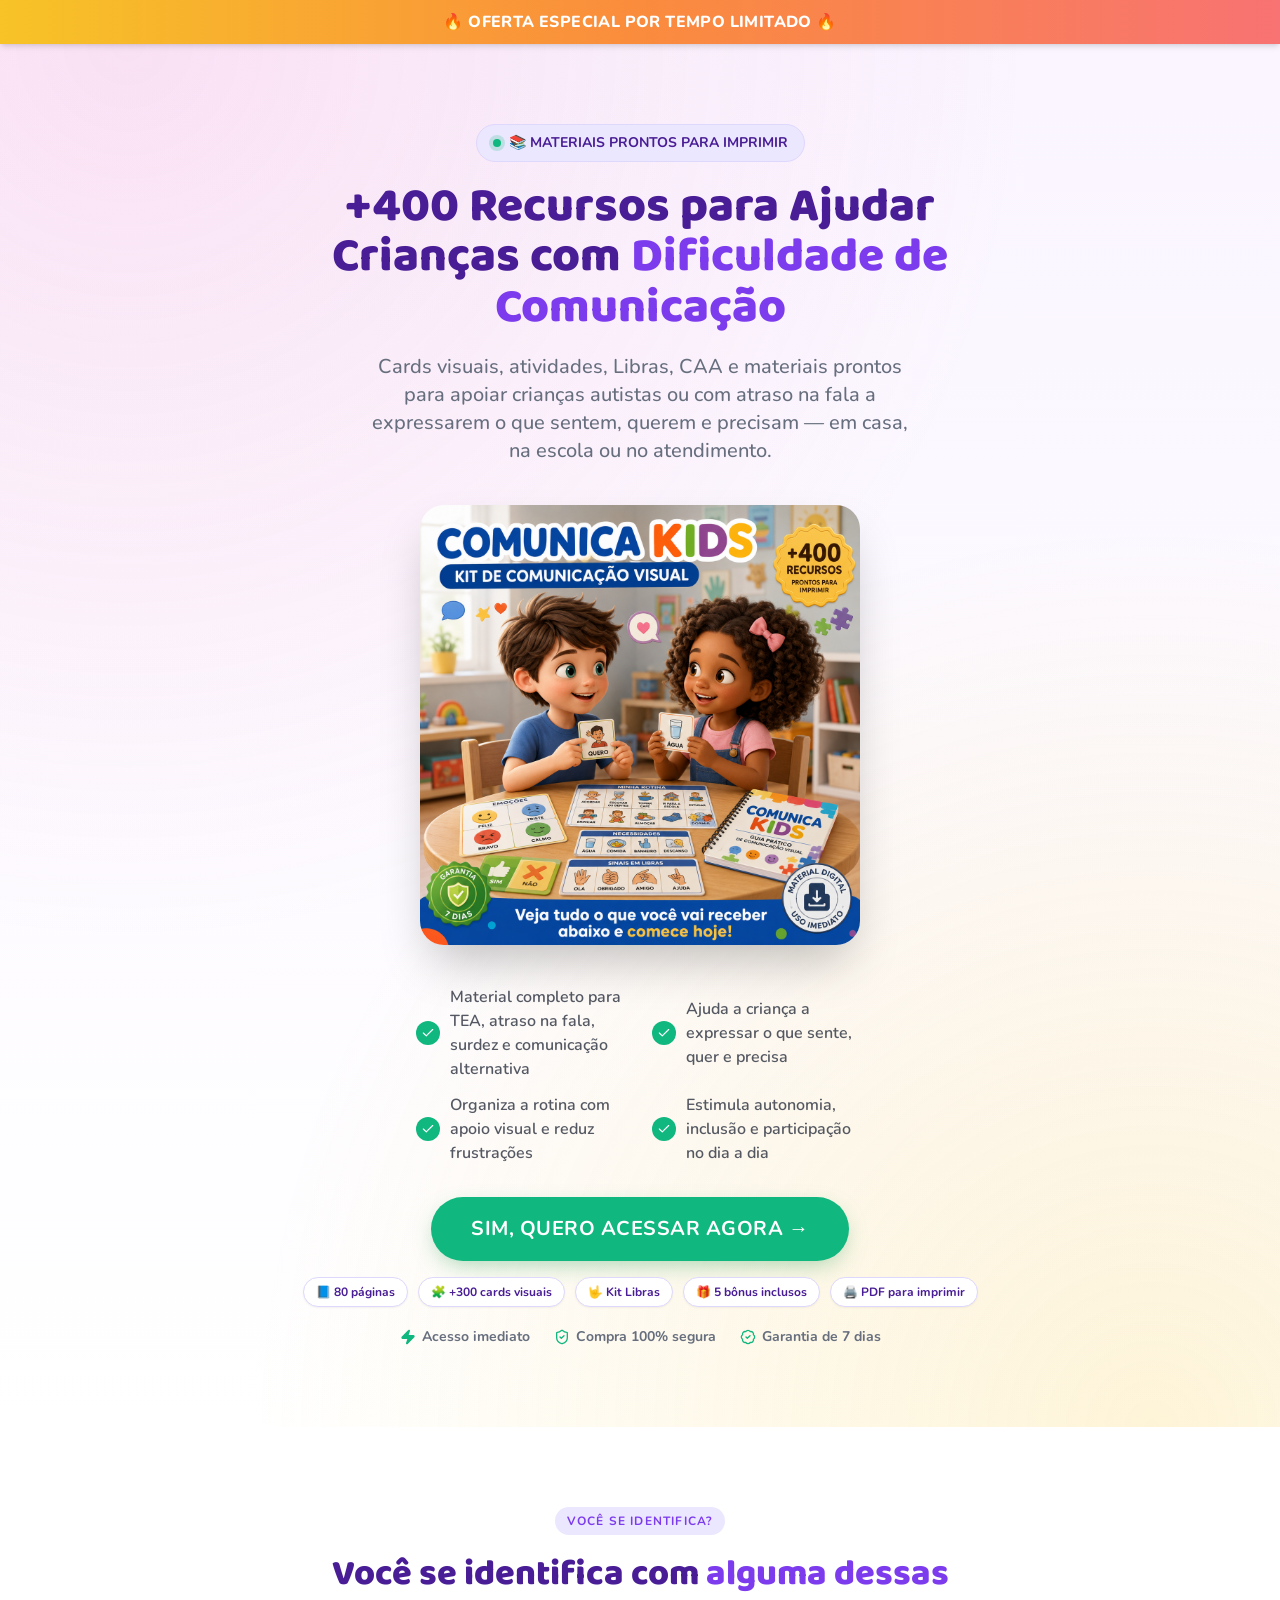
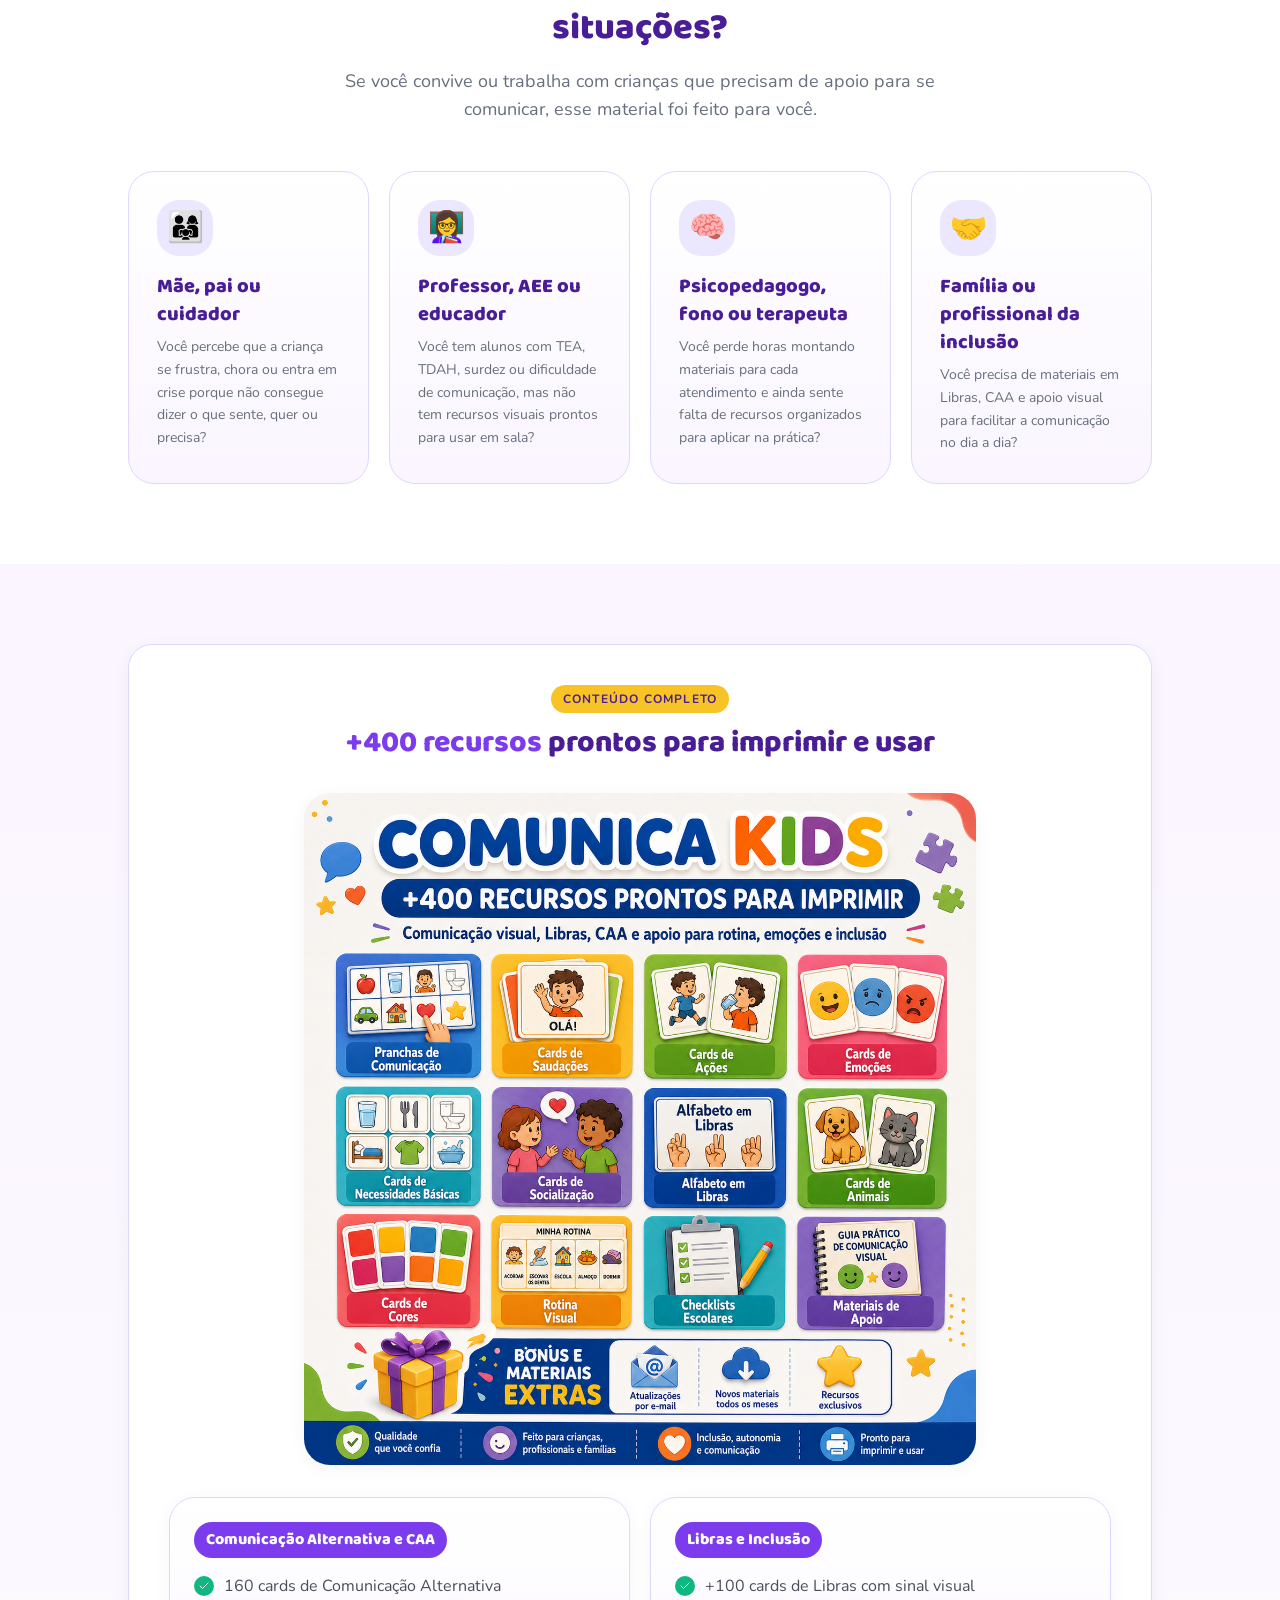
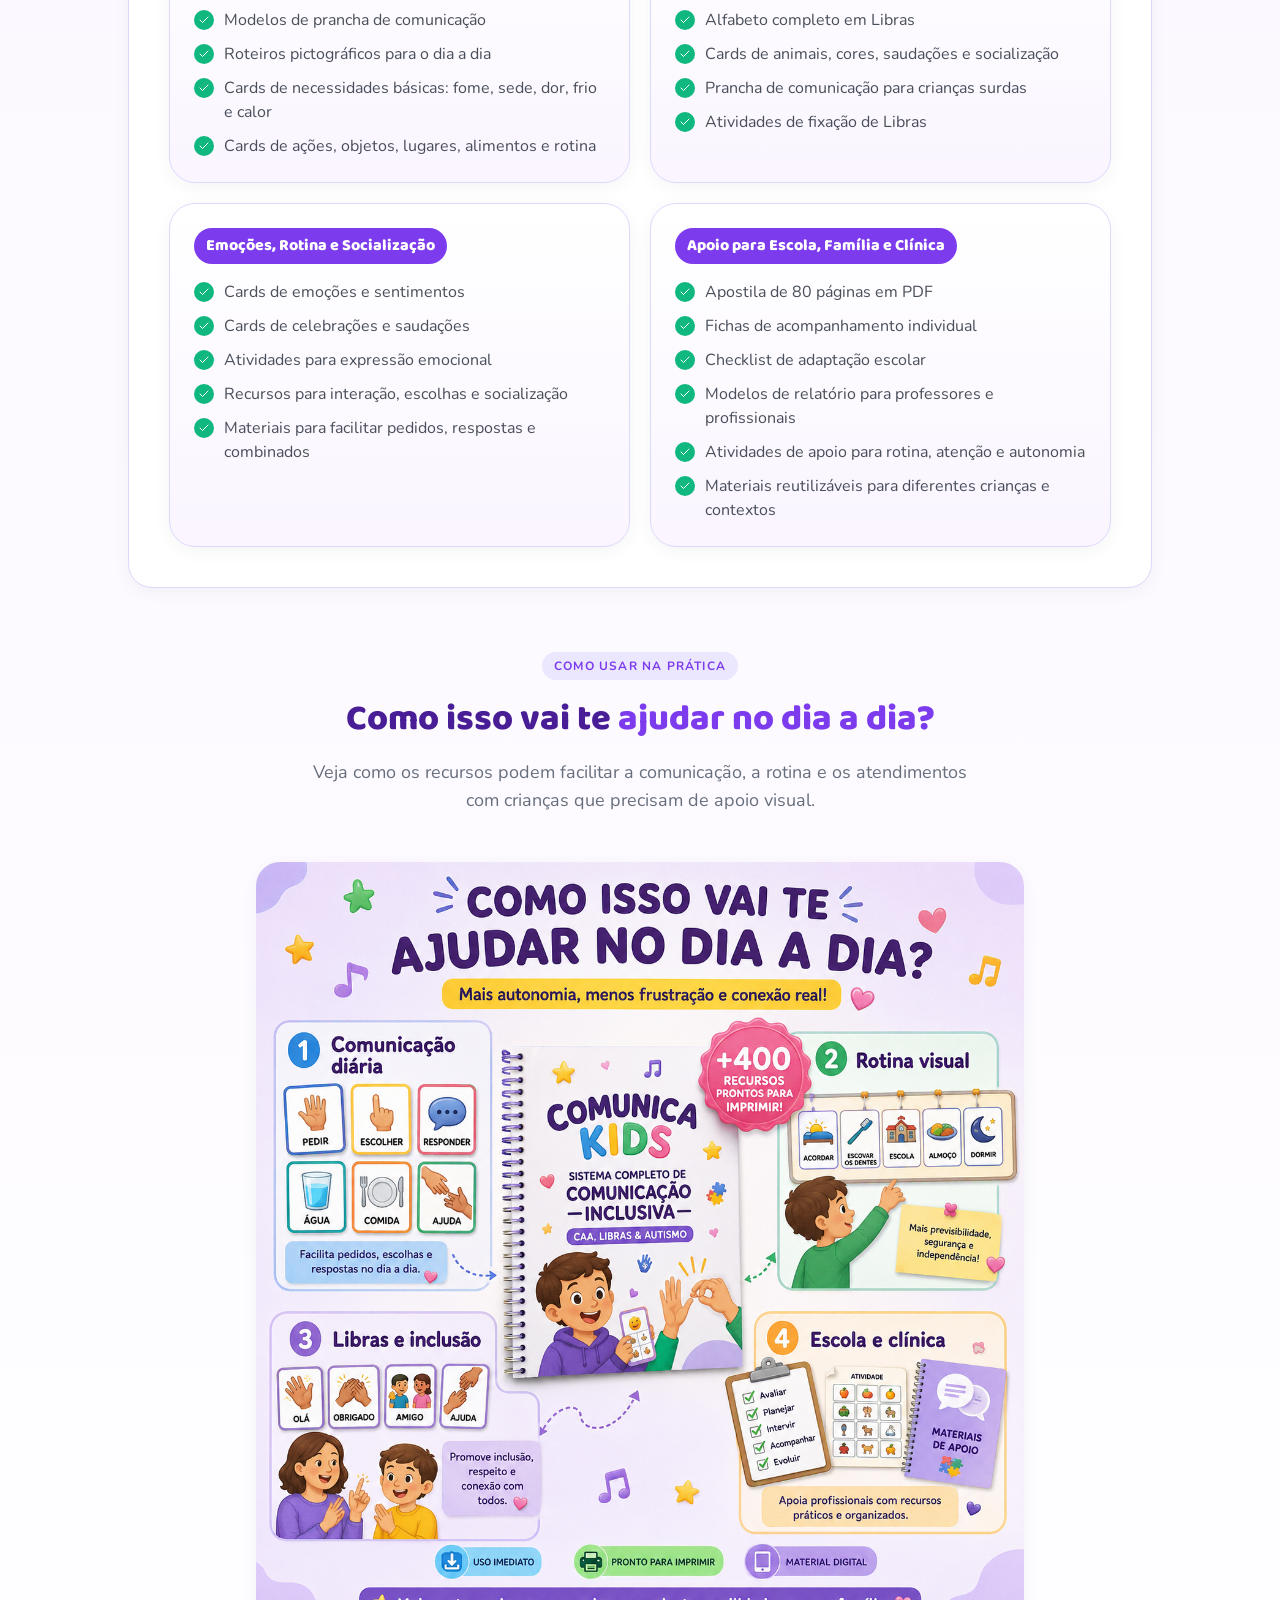
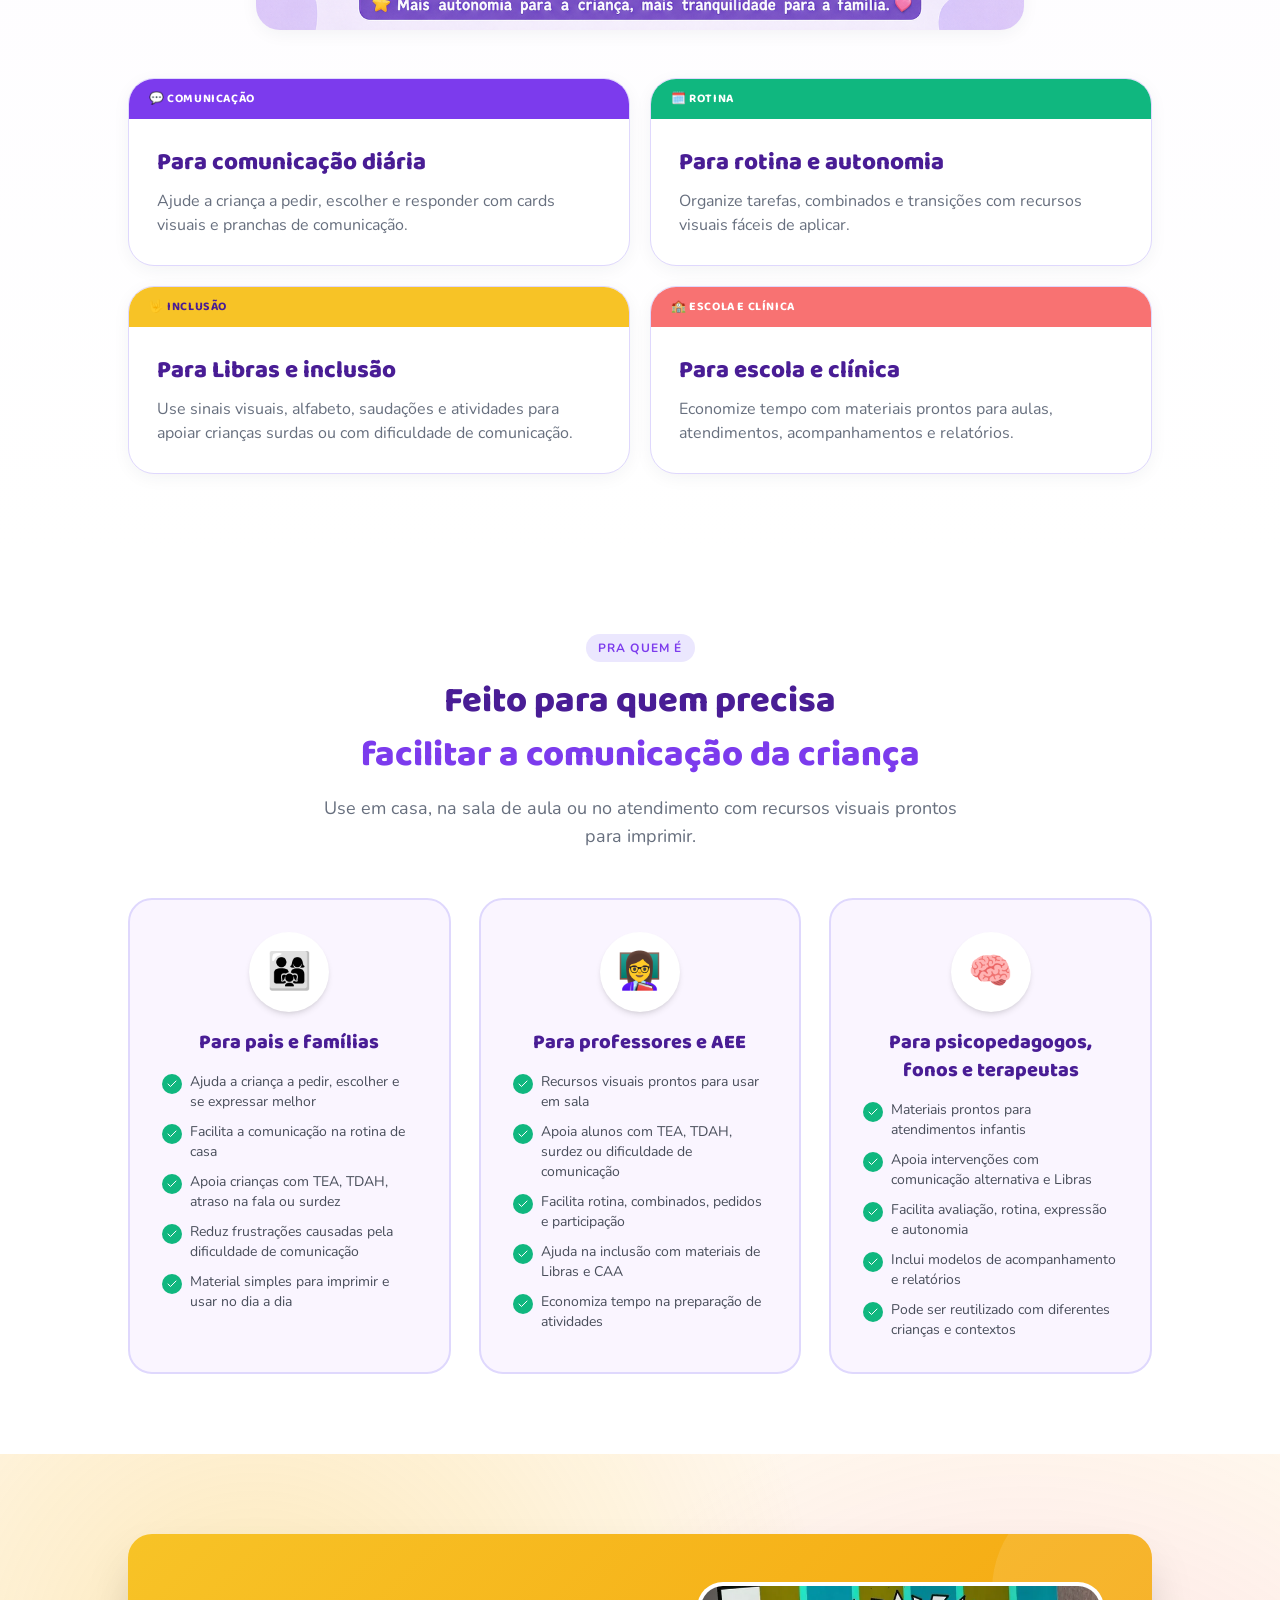
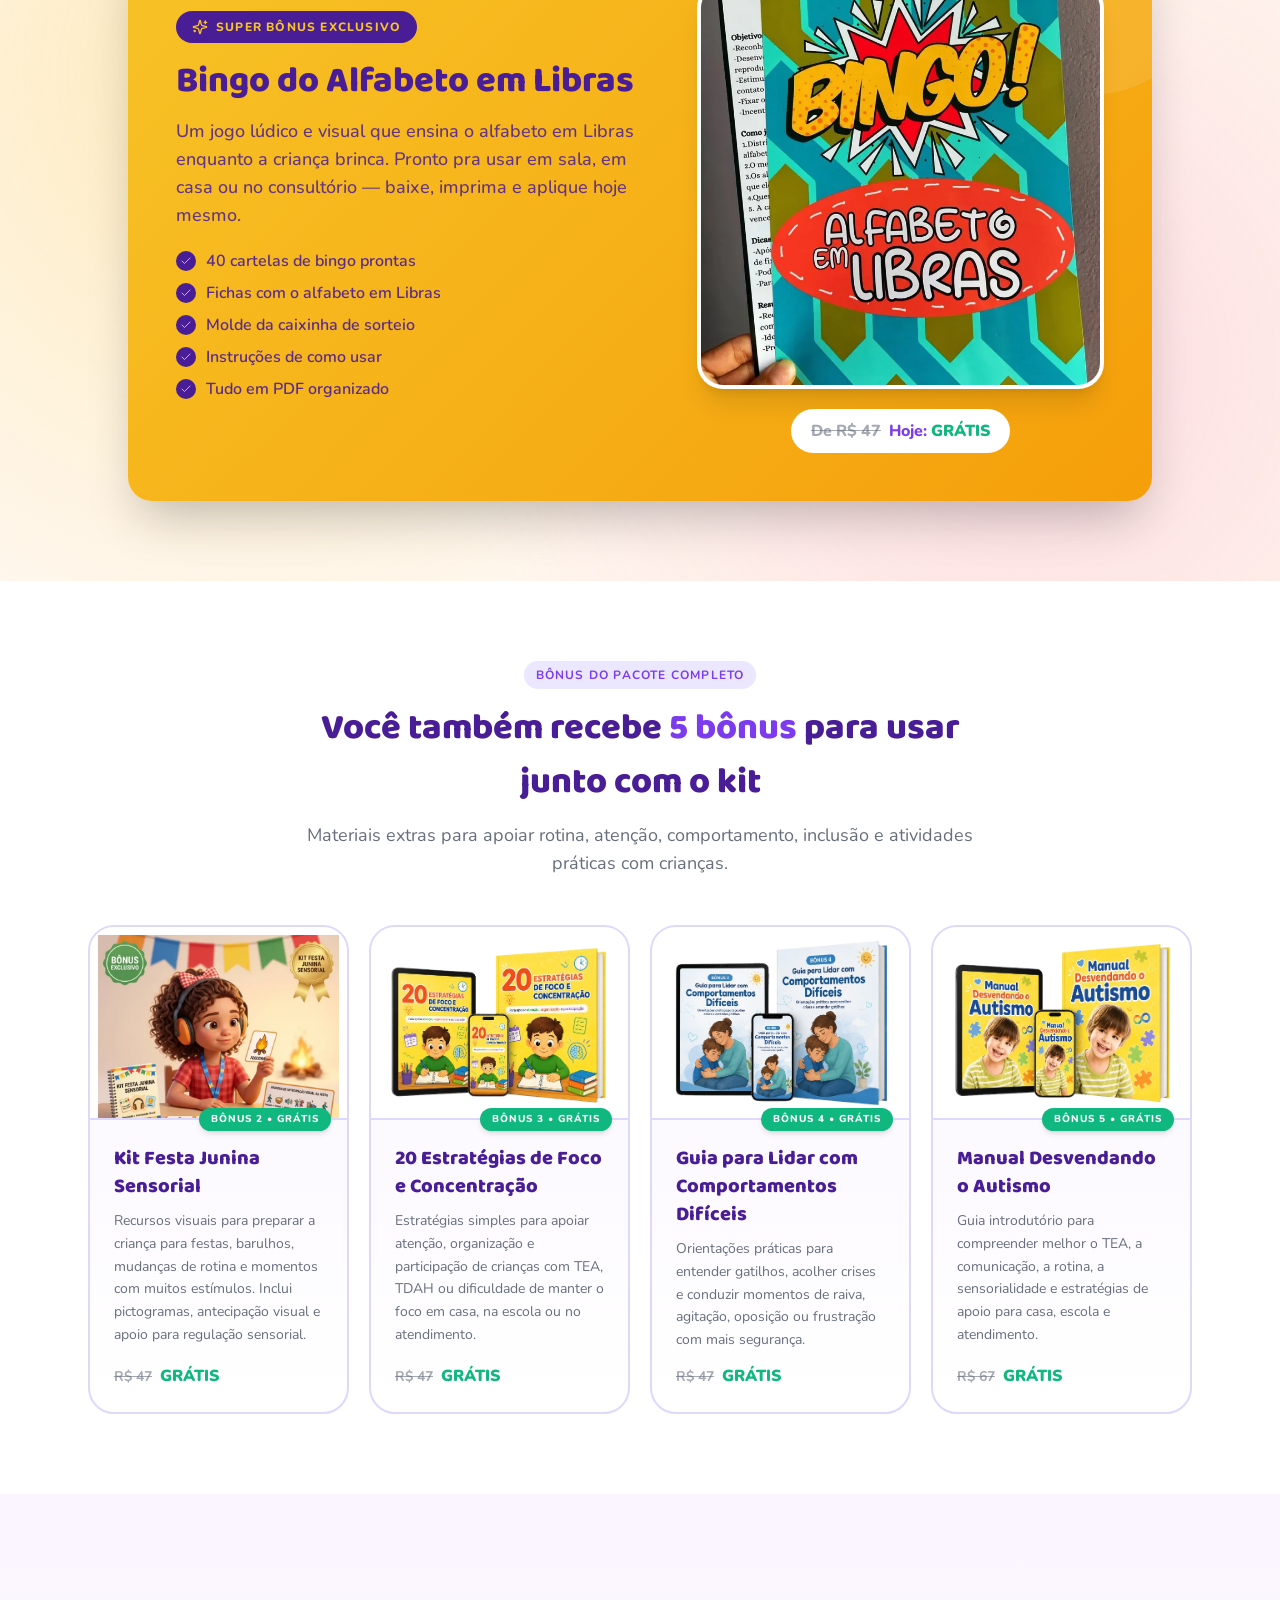
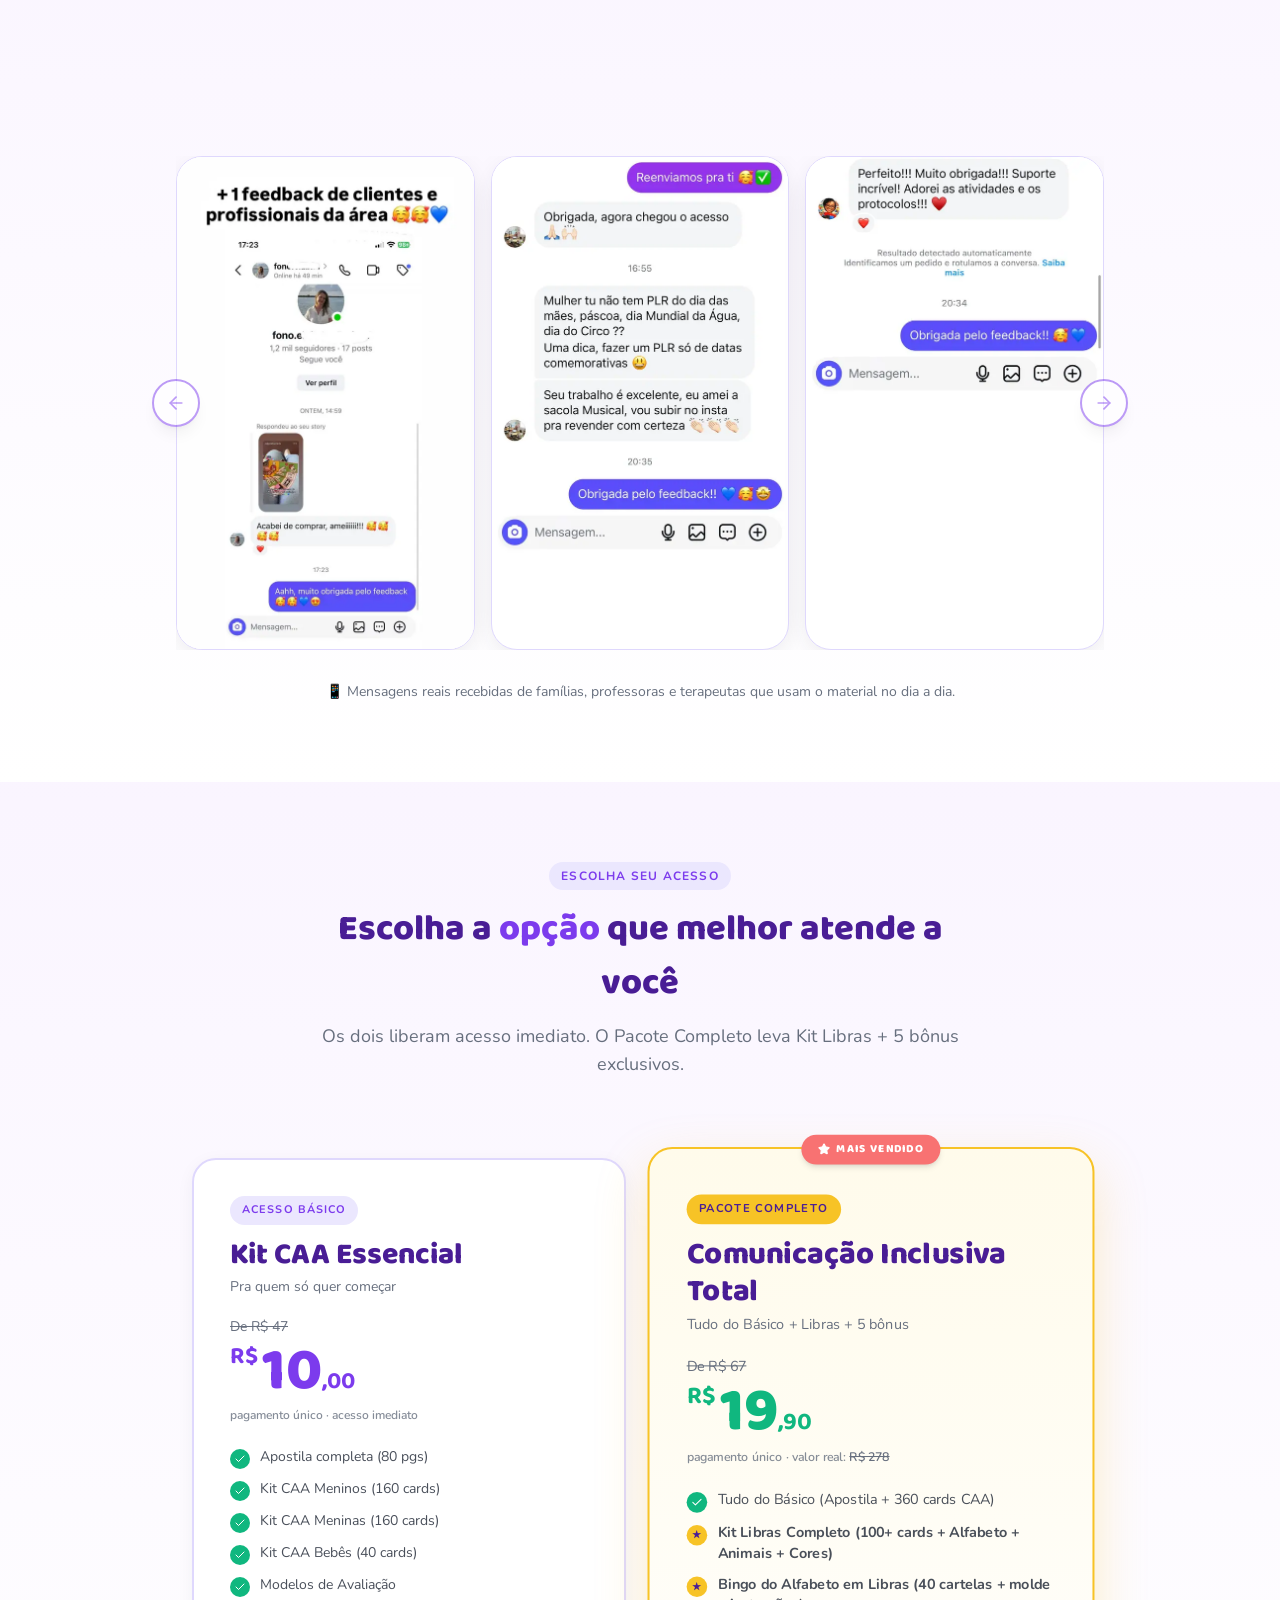
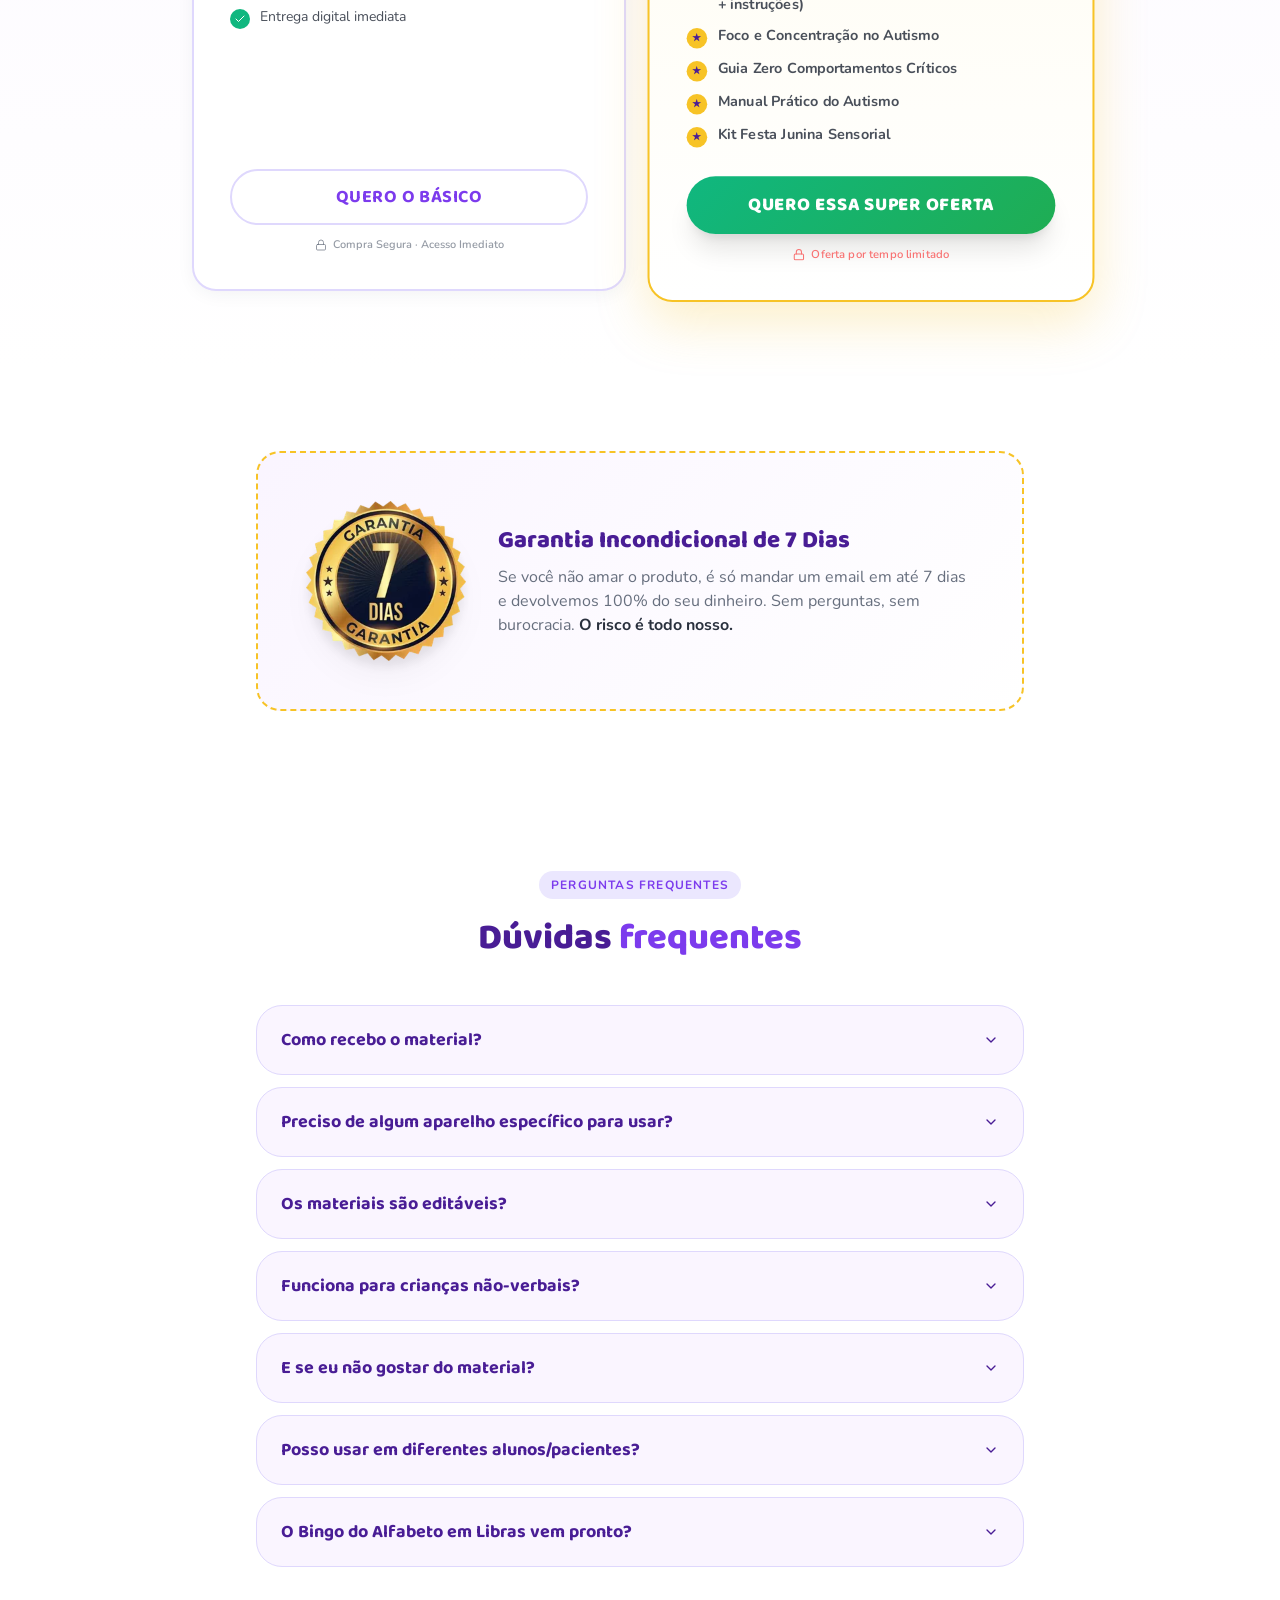
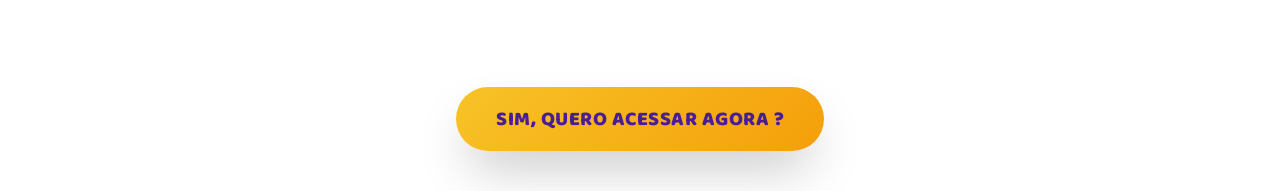
==== index.html @ 2495d0fc "Primeiro commit" ====
<!doctype html>
<html lang="pt-BR">
  <head>
    <meta charset="UTF-8" />
    <meta name="viewport" content="width=device-width, initial-scale=1.0" />
    <title>+400 Recursos para Ajudar Crianças com Dificuldade de Comunicação</title>
    <meta name="description" content="Cards visuais, atividades, Libras, CAA e materiais prontos para apoiar crianças autistas ou com atraso na fala a expressarem o que sentem, querem e precisam — em casa, na escola ou no atendimento." />
    <meta property="og:type" content="website" />
    <meta property="og:title" content="+400 Recursos para Ajudar Crianças com Dificuldade de Comunicação" />
    <meta property="og:description" content="Cards visuais, atividades, Libras, CAA e materiais prontos para apoiar crianças autistas ou com atraso na fala a expressarem o que sentem, querem e precisam — em casa, na escola ou no atendimento." />
    <meta name="twitter:card" content="summary_large_image" />
    <meta name="twitter:title" content="+400 Recursos para Ajudar Crianças com Dificuldade de Comunicação" />
    <meta name="twitter:description" content="Cards visuais, atividades, Libras, CAA e materiais prontos para apoiar crianças autistas ou com atraso na fala a expressarem o que sentem, querem e precisam — em casa, na escola ou no atendimento." />
    <!-- Meta Pixel Code -->
    <script>
      !function(f,b,e,v,n,t,s){if(f.fbq)return;n=f.fbq=function(){n.callMethod?
      n.callMethod.apply(n,arguments):n.queue.push(arguments)};if(!f._fbq)f._fbq=n;
      n.push=n;n.loaded=!0;n.version='2.0';n.queue=[];t=b.createElement(e);t.async=!0;
      t.src=v;s=b.getElementsByTagName(e)[0];s.parentNode.insertBefore(t,s)}(window,
      document,'script','https://connect.facebook.net/en_US/fbevents.js');
      fbq('init', '2800417430342329');
      fbq('track', 'PageView');
    </script>
    <!-- End Meta Pixel Code -->    <link rel="stylesheet" href="assets/index-uywiM34-.css" />
    <script defer src="assets/index-BRc49X03.js"></script>
  </head>
  <body>
    <noscript><img height="1" width="1" style="display:none" src="https://www.facebook.com/tr?id=2800417430342329&ev=PageView&noscript=1" /></noscript>    <div id="root"></div>
  </body>
</html>
---- assets/index-uywiM34-.css ----
@import"https://fonts.googleapis.com/css2?family=Baloo+2:wght@500;600;700;800&family=Nunito:wght@400;500;600;700;800&display=swap";*,:before,:after{--tw-border-spacing-x: 0;--tw-border-spacing-y: 0;--tw-translate-x: 0;--tw-translate-y: 0;--tw-rotate: 0;--tw-skew-x: 0;--tw-skew-y: 0;--tw-scale-x: 1;--tw-scale-y: 1;--tw-pan-x: ;--tw-pan-y: ;--tw-pinch-zoom: ;--tw-scroll-snap-strictness: proximity;--tw-gradient-from-position: ;--tw-gradient-via-position: ;--tw-gradient-to-position: ;--tw-ordinal: ;--tw-slashed-zero: ;--tw-numeric-figure: ;--tw-numeric-spacing: ;--tw-numeric-fraction: ;--tw-ring-inset: ;--tw-ring-offset-width: 0px;--tw-ring-offset-color: #fff;--tw-ring-color: rgb(59 130 246 / .5);--tw-ring-offset-shadow: 0 0 #0000;--tw-ring-shadow: 0 0 #0000;--tw-shadow: 0 0 #0000;--tw-shadow-colored: 0 0 #0000;--tw-blur: ;--tw-brightness: ;--tw-contrast: ;--tw-grayscale: ;--tw-hue-rotate: ;--tw-invert: ;--tw-saturate: ;--tw-sepia: ;--tw-drop-shadow: ;--tw-backdrop-blur: ;--tw-backdrop-brightness: ;--tw-backdrop-contrast: ;--tw-backdrop-grayscale: ;--tw-backdrop-hue-rotate: ;--tw-backdrop-invert: ;--tw-backdrop-opacity: ;--tw-backdrop-saturate: ;--tw-backdrop-sepia: ;--tw-contain-size: ;--tw-contain-layout: ;--tw-contain-paint: ;--tw-contain-style: }::backdrop{--tw-border-spacing-x: 0;--tw-border-spacing-y: 0;--tw-translate-x: 0;--tw-translate-y: 0;--tw-rotate: 0;--tw-skew-x: 0;--tw-skew-y: 0;--tw-scale-x: 1;--tw-scale-y: 1;--tw-pan-x: ;--tw-pan-y: ;--tw-pinch-zoom: ;--tw-scroll-snap-strictness: proximity;--tw-gradient-from-position: ;--tw-gradient-via-position: ;--tw-gradient-to-position: ;--tw-ordinal: ;--tw-slashed-zero: ;--tw-numeric-figure: ;--tw-numeric-spacing: ;--tw-numeric-fraction: ;--tw-ring-inset: ;--tw-ring-offset-width: 0px;--tw-ring-offset-color: #fff;--tw-ring-color: rgb(59 130 246 / .5);--tw-ring-offset-shadow: 0 0 #0000;--tw-ring-shadow: 0 0 #0000;--tw-shadow: 0 0 #0000;--tw-shadow-colored: 0 0 #0000;--tw-blur: ;--tw-brightness: ;--tw-contrast: ;--tw-grayscale: ;--tw-hue-rotate: ;--tw-invert: ;--tw-saturate: ;--tw-sepia: ;--tw-drop-shadow: ;--tw-backdrop-blur: ;--tw-backdrop-brightness: ;--tw-backdrop-contrast: ;--tw-backdrop-grayscale: ;--tw-backdrop-hue-rotate: ;--tw-backdrop-invert: ;--tw-backdrop-opacity: ;--tw-backdrop-saturate: ;--tw-backdrop-sepia: ;--tw-contain-size: ;--tw-contain-layout: ;--tw-contain-paint: ;--tw-contain-style: }*,:before,:after{box-sizing:border-box;border-width:0;border-style:solid;border-color:#e5e7eb}:before,:after{--tw-content: ""}html,:host{line-height:1.5;-webkit-text-size-adjust:100%;-moz-tab-size:4;-o-tab-size:4;tab-size:4;font-family:ui-sans-serif,system-ui,sans-serif,"Apple Color Emoji","Segoe UI Emoji",Segoe UI Symbol,"Noto Color Emoji";font-feature-settings:normal;font-variation-settings:normal;-webkit-tap-highlight-color:transparent}body{margin:0;line-height:inherit}hr{height:0;color:inherit;border-top-width:1px}abbr:where([title]){-webkit-text-decoration:underline dotted;text-decoration:underline dotted}h1,h2,h3,h4,h5,h6{font-size:inherit;font-weight:inherit}a{color:inherit;text-decoration:inherit}b,strong{font-weight:bolder}code,kbd,samp,pre{font-family:ui-monospace,SFMono-Regular,Menlo,Monaco,Consolas,Liberation Mono,Courier New,monospace;font-feature-settings:normal;font-variation-settings:normal;font-size:1em}small{font-size:80%}sub,sup{font-size:75%;line-height:0;position:relative;vertical-align:baseline}sub{bottom:-.25em}sup{top:-.5em}table{text-indent:0;border-color:inherit;border-collapse:collapse}button,input,optgroup,select,textarea{font-family:inherit;font-feature-settings:inherit;font-variation-settings:inherit;font-size:100%;font-weight:inherit;line-height:inherit;letter-spacing:inherit;color:inherit;margin:0;padding:0}button,select{text-transform:none}button,input:where([type=button]),input:where([type=reset]),input:where([type=submit]){-webkit-appearance:button;background-color:transparent;background-image:none}:-moz-focusring{outline:auto}:-moz-ui-invalid{box-shadow:none}progress{vertical-align:baseline}::-webkit-inner-spin-button,::-webkit-outer-spin-button{height:auto}[type=search]{-webkit-appearance:textfield;outline-offset:-2px}::-webkit-search-decoration{-webkit-appearance:none}::-webkit-file-upload-button{-webkit-appearance:button;font:inherit}summary{display:list-item}blockquote,dl,dd,h1,h2,h3,h4,h5,h6,hr,figure,p,pre{margin:0}fieldset{margin:0;padding:0}legend{padding:0}ol,ul,menu{list-style:none;margin:0;padding:0}dialog{padding:0}textarea{resize:vertical}input::-moz-placeholder,textarea::-moz-placeholder{opacity:1;color:#9ca3af}input::placeholder,textarea::placeholder{opacity:1;color:#9ca3af}button,[role=button]{cursor:pointer}:disabled{cursor:default}img,svg,video,canvas,audio,iframe,embed,object{display:block;vertical-align:middle}img,video{max-width:100%;height:auto}[hidden]:where(:not([hidden=until-found])){display:none}:root{--background: 0 0% 100%;--foreground: 220 20% 20%;--card: 0 0% 100%;--card-foreground: 220 20% 20%;--popover: 0 0% 100%;--popover-foreground: 220 20% 20%;--primary: 262 83% 58%;--primary-foreground: 0 0% 100%;--primary-deep: 262 67% 35%;--primary-dark: 262 70% 42%;--secondary: 270 100% 98%;--secondary-foreground: 262 67% 35%;--muted: 251 91% 95%;--muted-foreground: 220 10% 45%;--accent: 160 84% 39%;--accent-foreground: 0 0% 100%;--destructive: 0 84% 60%;--destructive-foreground: 0 0% 100%;--border: 251 91% 92%;--input: 251 91% 92%;--ring: 262 83% 58%;--radius: 1.125rem;--orange-primary: 262 83% 58%;--orange-light: 270 100% 98%;--lilas: 270 100% 98%;--lilas-claro: 251 91% 95%;--lilas-medio: 251 91% 92%;--green-cta: 160 84% 39%;--green-check: 160 84% 39%;--green-deep: 160 84% 30%;--blue-price: 217 91% 60%;--red-price: 0 90% 71%;--coral: 0 90% 71%;--amarelo: 45 93% 56%;--amarelo-deep: 38 92% 50%;--rosa: 329 86% 70%;--laranja: 25 95% 61%;--yellow-categories: 45 100% 94%;--cream-bg: 270 100% 99%;--pink-benefit: 330 80% 60%;--yellow-benefit: 45 93% 58%;--blue-benefit: 217 91% 60%;--red-benefit: 0 84% 60%;--hero-bg: 0 0% 100%;--feature-bg: 0 0% 98%;--bonus-bg: 0 0% 100%;--basic-bg: 0 0% 100%;--guarantee-bg: 0 0% 100%;--faq-bg: 220 15% 97%;--social-proof-bg: 0 0% 100%;--shadow-soft: 0 4px 20px -4px hsl(220 20% 20% / .08);--shadow-card: 0 8px 30px -8px hsl(220 20% 20% / .15);--shadow-cta: 0 8px 25px -6px hsl(142 70% 35% / .4);--shadow-premium: 0 12px 40px -10px hsl(24 95% 45% / .25)}.dark{--background: 220 20% 10%;--foreground: 0 0% 95%;--card: 220 20% 12%;--card-foreground: 0 0% 95%;--popover: 220 20% 12%;--popover-foreground: 0 0% 95%;--primary: 24 95% 55%;--primary-foreground: 220 20% 10%;--secondary: 220 15% 18%;--secondary-foreground: 0 0% 95%;--muted: 220 15% 18%;--muted-foreground: 220 10% 65%;--accent: 142 70% 50%;--accent-foreground: 0 0% 100%;--border: 220 15% 22%;--input: 220 15% 22%;--ring: 24 95% 55%}*{border-color:hsl(var(--border))}html{scroll-behavior:smooth;overflow-x:hidden}::-webkit-scrollbar{width:5px;height:5px}::-webkit-scrollbar-track{background:transparent}::-webkit-scrollbar-thumb{background:hsl(var(--primary) / .35);border-radius:999px}::-webkit-scrollbar-thumb:hover{background:hsl(var(--primary) / .55)}*{scrollbar-width:thin;scrollbar-color:hsl(var(--primary) / .35) transparent}body{background-color:hsl(var(--background));font-family:Nunito,sans-serif;color:hsl(var(--foreground));-webkit-font-smoothing:antialiased;-moz-osx-font-smoothing:grayscale;overflow-x:hidden;position:relative;width:100%}h1,h2,h3,h4,h5,h6{font-family:"Baloo 2",cursive!important;font-weight:800}h1{font-size:1.75rem}h2{font-size:1.875rem}h3{font-size:1.5rem}@media (min-width: 640px){h1{font-size:2.25rem}h2{font-size:1.875rem}h3{font-size:1.5rem}}@media (min-width: 1024px){h1{font-size:3rem}h2{font-size:2.25rem}h3{font-size:1.875rem}}.container{width:100%;margin-right:auto;margin-left:auto;padding-right:2rem;padding-left:2rem}@media (min-width: 1400px){.container{max-width:1400px}}.section-container{margin-left:auto;margin-right:auto;width:100%;max-width:72rem;padding-left:1rem;padding-right:1rem}@media (min-width: 640px){.section-container{padding-left:1.5rem;padding-right:1.5rem}}@media (min-width: 1024px){.section-container{padding-left:2rem;padding-right:2rem}}.section-padding{padding-top:3rem;padding-bottom:3rem}@media (min-width: 640px){.section-padding{padding-top:4rem;padding-bottom:4rem}}@media (min-width: 1024px){.section-padding{padding-top:5rem;padding-bottom:5rem}}.checkmark-circle{display:flex;height:1.5rem;width:1.5rem;flex-shrink:0;align-items:center;justify-content:center;border-radius:9999px;background-color:hsl(var(--green-check))}.sr-only{position:absolute;width:1px;height:1px;padding:0;margin:-1px;overflow:hidden;clip:rect(0,0,0,0);white-space:nowrap;border-width:0}.pointer-events-none{pointer-events:none}.pointer-events-auto{pointer-events:auto}.visible{visibility:visible}.invisible{visibility:hidden}.fixed{position:fixed}.absolute{position:absolute}.relative{position:relative}.sticky{position:sticky}.inset-0{top:0;right:0;bottom:0;left:0}.inset-x-0{left:0;right:0}.inset-y-0{top:0;bottom:0}.-bottom-12{bottom:-3rem}.-left-12{left:-3rem}.-right-12{right:-3rem}.-top-12{top:-3rem}.-top-3{top:-.75rem}.-top-3\.5{top:-.875rem}.bottom-0{bottom:0}.bottom-0\.5{bottom:.125rem}.bottom-1{bottom:.25rem}.bottom-3{bottom:.75rem}.left-0{left:0}.left-1{left:.25rem}.left-1\/2{left:50%}.left-2{left:.5rem}.left-\[50\%\]{left:50%}.right-0{right:0}.right-1{right:.25rem}.right-2{right:.5rem}.right-3{right:.75rem}.right-4{right:1rem}.top-0{top:0}.top-1\.5{top:.375rem}.top-1\/2{top:50%}.top-2{top:.5rem}.top-3{top:.75rem}.top-3\.5{top:.875rem}.top-4{top:1rem}.top-\[1px\]{top:1px}.top-\[50\%\]{top:50%}.top-\[60\%\]{top:60%}.top-full{top:100%}.-z-10{z-index:-10}.z-10{z-index:10}.z-20{z-index:20}.z-50{z-index:50}.z-\[100\]{z-index:100}.z-\[1\]{z-index:1}.z-\[9999\]{z-index:9999}.order-1{order:1}.order-2{order:2}.-mx-1{margin-left:-.25rem;margin-right:-.25rem}.mx-2{margin-left:.5rem;margin-right:.5rem}.mx-3\.5{margin-left:.875rem;margin-right:.875rem}.mx-auto{margin-left:auto;margin-right:auto}.my-0\.5{margin-top:.125rem;margin-bottom:.125rem}.my-1{margin-top:.25rem;margin-bottom:.25rem}.-ml-3{margin-left:-.75rem}.-ml-4{margin-left:-1rem}.-mt-4{margin-top:-1rem}.mb-1{margin-bottom:.25rem}.mb-10{margin-bottom:2.5rem}.mb-14{margin-bottom:3.5rem}.mb-2{margin-bottom:.5rem}.mb-2\.5{margin-bottom:.625rem}.mb-3{margin-bottom:.75rem}.mb-4{margin-bottom:1rem}.mb-5{margin-bottom:1.25rem}.mb-6{margin-bottom:1.5rem}.mb-7{margin-bottom:1.75rem}.mb-8{margin-bottom:2rem}.ml-1{margin-left:.25rem}.ml-auto{margin-left:auto}.mr-1{margin-right:.25rem}.mr-2{margin-right:.5rem}.mt-0\.5{margin-top:.125rem}.mt-1{margin-top:.25rem}.mt-1\.5{margin-top:.375rem}.mt-16{margin-top:4rem}.mt-2{margin-top:.5rem}.mt-24{margin-top:6rem}.mt-3{margin-top:.75rem}.mt-4{margin-top:1rem}.mt-6{margin-top:1.5rem}.mt-8{margin-top:2rem}.mt-auto{margin-top:auto}.block{display:block}.inline-block{display:inline-block}.flex{display:flex}.inline-flex{display:inline-flex}.table{display:table}.grid{display:grid}.inline-grid{display:inline-grid}.hidden{display:none}.aspect-\[4\/3\]{aspect-ratio:4/3}.aspect-square{aspect-ratio:1 / 1}.aspect-video{aspect-ratio:16 / 9}.size-4{width:1rem;height:1rem}.h-1\.5{height:.375rem}.h-10{height:2.5rem}.h-11{height:2.75rem}.h-12{height:3rem}.h-16{height:4rem}.h-2{height:.5rem}.h-2\.5{height:.625rem}.h-3{height:.75rem}.h-3\.5{height:.875rem}.h-36{height:9rem}.h-4{height:1rem}.h-5{height:1.25rem}.h-52{height:13rem}.h-6{height:1.5rem}.h-7{height:1.75rem}.h-8{height:2rem}.h-9{height:2.25rem}.h-\[1px\]{height:1px}.h-\[var\(--radix-navigation-menu-viewport-height\)\]{height:var(--radix-navigation-menu-viewport-height)}.h-\[var\(--radix-select-trigger-height\)\]{height:var(--radix-select-trigger-height)}.h-auto{height:auto}.h-full{height:100%}.h-px{height:1px}.h-svh{height:100svh}.max-h-96{max-height:24rem}.max-h-\[300px\]{max-height:300px}.max-h-\[92dvh\]{max-height:92dvh}.max-h-screen{max-height:100vh}.min-h-0{min-height:0px}.min-h-9{min-height:2.25rem}.min-h-\[80px\]{min-height:80px}.min-h-screen{min-height:100vh}.min-h-svh{min-height:100svh}.w-0{width:0px}.w-1{width:.25rem}.w-10{width:2.5rem}.w-11{width:2.75rem}.w-12{width:3rem}.w-16{width:4rem}.w-2{width:.5rem}.w-2\.5{width:.625rem}.w-3{width:.75rem}.w-3\.5{width:.875rem}.w-3\/4{width:75%}.w-36{width:9rem}.w-4{width:1rem}.w-5{width:1.25rem}.w-52{width:13rem}.w-6{width:1.5rem}.w-64{width:16rem}.w-7{width:1.75rem}.w-72{width:18rem}.w-8{width:2rem}.w-9{width:2.25rem}.w-\[--sidebar-width\]{width:var(--sidebar-width)}.w-\[100px\]{width:100px}.w-\[1px\]{width:1px}.w-\[27\%\]{width:27%}.w-\[46\%\]{width:46%}.w-\[min\(92vw\,340px\)\]{width:min(92vw,340px)}.w-auto{width:auto}.w-full{width:100%}.w-max{width:-moz-max-content;width:max-content}.w-px{width:1px}.min-w-0{min-width:0px}.min-w-5{min-width:1.25rem}.min-w-\[12rem\]{min-width:12rem}.min-w-\[8rem\]{min-width:8rem}.min-w-\[var\(--radix-select-trigger-width\)\]{min-width:var(--radix-select-trigger-width)}.max-w-2xl{max-width:42rem}.max-w-3xl{max-width:48rem}.max-w-4xl{max-width:56rem}.max-w-5xl{max-width:64rem}.max-w-6xl{max-width:72rem}.max-w-\[--skeleton-width\]{max-width:var(--skeleton-width)}.max-w-\[320px\]{max-width:320px}.max-w-\[380px\]{max-width:380px}.max-w-\[420px\]{max-width:420px}.max-w-lg{max-width:32rem}.max-w-max{max-width:-moz-max-content;max-width:max-content}.max-w-md{max-width:28rem}.max-w-xl{max-width:36rem}.flex-1{flex:1 1 0%}.flex-shrink-0,.shrink-0{flex-shrink:0}.flex-grow,.grow{flex-grow:1}.grow-0{flex-grow:0}.basis-full{flex-basis:100%}.table-fixed{table-layout:fixed}.caption-bottom{caption-side:bottom}.border-collapse{border-collapse:collapse}.-translate-x-1\/2{--tw-translate-x: -50%;transform:translate(var(--tw-translate-x),var(--tw-translate-y)) rotate(var(--tw-rotate)) skew(var(--tw-skew-x)) skewY(var(--tw-skew-y)) scaleX(var(--tw-scale-x)) scaleY(var(--tw-scale-y))}.-translate-x-px{--tw-translate-x: -1px;transform:translate(var(--tw-translate-x),var(--tw-translate-y)) rotate(var(--tw-rotate)) skew(var(--tw-skew-x)) skewY(var(--tw-skew-y)) scaleX(var(--tw-scale-x)) scaleY(var(--tw-scale-y))}.-translate-y-1\/2{--tw-translate-y: -50%;transform:translate(var(--tw-translate-x),var(--tw-translate-y)) rotate(var(--tw-rotate)) skew(var(--tw-skew-x)) skewY(var(--tw-skew-y)) scaleX(var(--tw-scale-x)) scaleY(var(--tw-scale-y))}.translate-x-\[-50\%\]{--tw-translate-x: -50%;transform:translate(var(--tw-translate-x),var(--tw-translate-y)) rotate(var(--tw-rotate)) skew(var(--tw-skew-x)) skewY(var(--tw-skew-y)) scaleX(var(--tw-scale-x)) scaleY(var(--tw-scale-y))}.translate-x-px{--tw-translate-x: 1px;transform:translate(var(--tw-translate-x),var(--tw-translate-y)) rotate(var(--tw-rotate)) skew(var(--tw-skew-x)) skewY(var(--tw-skew-y)) scaleX(var(--tw-scale-x)) scaleY(var(--tw-scale-y))}.translate-y-\[-50\%\]{--tw-translate-y: -50%;transform:translate(var(--tw-translate-x),var(--tw-translate-y)) rotate(var(--tw-rotate)) skew(var(--tw-skew-x)) skewY(var(--tw-skew-y)) scaleX(var(--tw-scale-x)) scaleY(var(--tw-scale-y))}.rotate-45{--tw-rotate: 45deg;transform:translate(var(--tw-translate-x),var(--tw-translate-y)) rotate(var(--tw-rotate)) skew(var(--tw-skew-x)) skewY(var(--tw-skew-y)) scaleX(var(--tw-scale-x)) scaleY(var(--tw-scale-y))}.rotate-90{--tw-rotate: 90deg;transform:translate(var(--tw-translate-x),var(--tw-translate-y)) rotate(var(--tw-rotate)) skew(var(--tw-skew-x)) skewY(var(--tw-skew-y)) scaleX(var(--tw-scale-x)) scaleY(var(--tw-scale-y))}.transform{transform:translate(var(--tw-translate-x),var(--tw-translate-y)) rotate(var(--tw-rotate)) skew(var(--tw-skew-x)) skewY(var(--tw-skew-y)) scaleX(var(--tw-scale-x)) scaleY(var(--tw-scale-y))}@keyframes float{0%,to{transform:translateY(0)}50%{transform:translateY(-12px)}}.animate-float{animation:float 6s ease-in-out infinite}@keyframes promo-pulse{0%,to{opacity:.35;transform:scale(.98)}50%{opacity:1;transform:scale(1)}}.animate-promo-pulse{animation:promo-pulse 2.4s ease-in-out infinite}@keyframes pulse{50%{opacity:.5}}.animate-pulse{animation:pulse 2s cubic-bezier(.4,0,.6,1) infinite}.cursor-default{cursor:default}.cursor-pointer{cursor:pointer}.touch-none{touch-action:none}.select-none{-webkit-user-select:none;-moz-user-select:none;user-select:none}.list-none{list-style-type:none}.grid-cols-1{grid-template-columns:repeat(1,minmax(0,1fr))}.grid-cols-2{grid-template-columns:repeat(2,minmax(0,1fr))}.grid-cols-3{grid-template-columns:repeat(3,minmax(0,1fr))}.flex-row{flex-direction:row}.flex-col{flex-direction:column}.flex-col-reverse{flex-direction:column-reverse}.flex-wrap{flex-wrap:wrap}.place-items-center{place-items:center}.items-start{align-items:flex-start}.items-end{align-items:flex-end}.items-center{align-items:center}.items-stretch{align-items:stretch}.justify-center{justify-content:center}.justify-between{justify-content:space-between}.gap-0{gap:0px}.gap-1{gap:.25rem}.gap-1\.5{gap:.375rem}.gap-2{gap:.5rem}.gap-2\.5{gap:.625rem}.gap-3{gap:.75rem}.gap-3\.5{gap:.875rem}.gap-4{gap:1rem}.gap-5{gap:1.25rem}.gap-6{gap:1.5rem}.gap-8{gap:2rem}.gap-x-8{-moz-column-gap:2rem;column-gap:2rem}.gap-y-3{row-gap:.75rem}.space-x-1>:not([hidden])~:not([hidden]){--tw-space-x-reverse: 0;margin-right:calc(.25rem * var(--tw-space-x-reverse));margin-left:calc(.25rem * calc(1 - var(--tw-space-x-reverse)))}.space-x-4>:not([hidden])~:not([hidden]){--tw-space-x-reverse: 0;margin-right:calc(1rem * var(--tw-space-x-reverse));margin-left:calc(1rem * calc(1 - var(--tw-space-x-reverse)))}.space-y-1>:not([hidden])~:not([hidden]){--tw-space-y-reverse: 0;margin-top:calc(.25rem * calc(1 - var(--tw-space-y-reverse)));margin-bottom:calc(.25rem * var(--tw-space-y-reverse))}.space-y-1\.5>:not([hidden])~:not([hidden]){--tw-space-y-reverse: 0;margin-top:calc(.375rem * calc(1 - var(--tw-space-y-reverse)));margin-bottom:calc(.375rem * var(--tw-space-y-reverse))}.space-y-2>:not([hidden])~:not([hidden]){--tw-space-y-reverse: 0;margin-top:calc(.5rem * calc(1 - var(--tw-space-y-reverse)));margin-bottom:calc(.5rem * var(--tw-space-y-reverse))}.space-y-2\.5>:not([hidden])~:not([hidden]){--tw-space-y-reverse: 0;margin-top:calc(.625rem * calc(1 - var(--tw-space-y-reverse)));margin-bottom:calc(.625rem * var(--tw-space-y-reverse))}.space-y-3>:not([hidden])~:not([hidden]){--tw-space-y-reverse: 0;margin-top:calc(.75rem * calc(1 - var(--tw-space-y-reverse)));margin-bottom:calc(.75rem * var(--tw-space-y-reverse))}.space-y-4>:not([hidden])~:not([hidden]){--tw-space-y-reverse: 0;margin-top:calc(1rem * calc(1 - var(--tw-space-y-reverse)));margin-bottom:calc(1rem * var(--tw-space-y-reverse))}.overflow-auto{overflow:auto}.overflow-hidden{overflow:hidden}.overflow-x-auto{overflow-x:auto}.overflow-y-auto{overflow-y:auto}.overflow-x-hidden{overflow-x:hidden}.hyphens-auto{-webkit-hyphens:auto;hyphens:auto}.whitespace-normal{white-space:normal}.whitespace-nowrap{white-space:nowrap}.break-words{overflow-wrap:break-word}.rounded{border-radius:.25rem}.rounded-2xl{border-radius:calc(var(--radius) + 8px)}.rounded-3xl{border-radius:1.5rem}.rounded-\[2px\]{border-radius:2px}.rounded-\[inherit\]{border-radius:inherit}.rounded-full{border-radius:9999px}.rounded-lg{border-radius:var(--radius)}.rounded-md{border-radius:calc(var(--radius) - 2px)}.rounded-sm{border-radius:calc(var(--radius) - 4px)}.rounded-xl{border-radius:calc(var(--radius) + 4px)}.rounded-t-\[10px\]{border-top-left-radius:10px;border-top-right-radius:10px}.rounded-tl-sm{border-top-left-radius:calc(var(--radius) - 4px)}.border{border-width:1px}.border-0{border-width:0px}.border-2{border-width:2px}.border-4{border-width:4px}.border-\[1\.5px\]{border-width:1.5px}.border-\[2\.5px\]{border-width:2.5px}.border-\[3px\]{border-width:3px}.border-y{border-top-width:1px;border-bottom-width:1px}.border-b{border-bottom-width:1px}.border-b-2{border-bottom-width:2px}.border-l{border-left-width:1px}.border-r{border-right-width:1px}.border-t{border-top-width:1px}.border-t-2{border-top-width:2px}.border-dashed{border-style:dashed}.border-\[--color-border\]{border-color:var(--color-border)}.border-accent\/20{border-color:hsl(var(--accent) / .2)}.border-amarelo{border-color:hsl(var(--amarelo))}.border-amarelo\/40{border-color:hsl(var(--amarelo) / .4)}.border-amarelo\/60{border-color:hsl(var(--amarelo) / .6)}.border-border{border-color:hsl(var(--border))}.border-border\/50{border-color:hsl(var(--border) / .5)}.border-destructive{border-color:hsl(var(--destructive))}.border-destructive\/50{border-color:hsl(var(--destructive) / .5)}.border-input{border-color:hsl(var(--input))}.border-lilas-medio{border-color:hsl(var(--lilas-medio))}.border-lilas-medio\/50{border-color:hsl(var(--lilas-medio) / .5)}.border-lilas-medio\/70{border-color:hsl(var(--lilas-medio) / .7)}.border-primary{border-color:hsl(var(--primary))}.border-primary\/10{border-color:hsl(var(--primary) / .1)}.border-roxo{border-color:hsl(var(--primary))}.border-roxo\/30{border-color:hsl(var(--primary) / .3)}.border-transparent{border-color:transparent}.border-white{--tw-border-opacity: 1;border-color:rgb(255 255 255 / var(--tw-border-opacity, 1))}.border-white\/70{border-color:#ffffffb3}.border-l-transparent{border-left-color:transparent}.border-t-transparent{border-top-color:transparent}.bg-\[\#1F1B2E\]{--tw-bg-opacity: 1;background-color:rgb(31 27 46 / var(--tw-bg-opacity, 1))}.bg-\[\#25D366\]\/15{background-color:#25d36626}.bg-\[--color-bg\]{background-color:var(--color-bg)}.bg-accent{background-color:hsl(var(--accent))}.bg-accent\/15{background-color:hsl(var(--accent) / .15)}.bg-accent\/5{background-color:hsl(var(--accent) / .05)}.bg-amarelo\/10{background-color:hsl(var(--amarelo) / .1)}.bg-amarelo\/40{background-color:hsl(var(--amarelo) / .4)}.bg-background{background-color:hsl(var(--background))}.bg-background\/90{background-color:hsl(var(--background) / .9)}.bg-black\/30{background-color:#0000004d}.bg-black\/80{background-color:#000c}.bg-blue-price{background-color:hsl(var(--blue-price))}.bg-border{background-color:hsl(var(--border))}.bg-card{background-color:hsl(var(--card))}.bg-card\/50{background-color:hsl(var(--card) / .5)}.bg-destructive{background-color:hsl(var(--destructive))}.bg-destructive\/15{background-color:hsl(var(--destructive) / .15)}.bg-foreground{background-color:hsl(var(--foreground))}.bg-green-cta{background-color:hsl(var(--green-cta))}.bg-muted{background-color:hsl(var(--muted))}.bg-muted\/50{background-color:hsl(var(--muted) / .5)}.bg-popover{background-color:hsl(var(--popover))}.bg-primary{background-color:hsl(var(--primary))}.bg-roxo{background-color:hsl(var(--primary))}.bg-roxo-deep{background-color:hsl(var(--primary-deep))}.bg-roxo-deep\/5{background-color:hsl(var(--primary-deep) / .05)}.bg-secondary{background-color:hsl(var(--secondary))}.bg-transparent{background-color:transparent}.bg-white{--tw-bg-opacity: 1;background-color:rgb(255 255 255 / var(--tw-bg-opacity, 1))}.bg-white\/10{background-color:#ffffff1a}.bg-white\/40{background-color:#fff6}.bg-white\/60{background-color:#fff9}.bg-white\/70{background-color:#ffffffb3}.bg-gradient-to-b{background-image:linear-gradient(to bottom,var(--tw-gradient-stops))}.bg-gradient-to-br{background-image:linear-gradient(to bottom right,var(--tw-gradient-stops))}.bg-gradient-to-r{background-image:linear-gradient(to right,var(--tw-gradient-stops))}.from-amarelo{--tw-gradient-from: hsl(var(--amarelo)) var(--tw-gradient-from-position);--tw-gradient-to: hsl(var(--amarelo) / 0) var(--tw-gradient-to-position);--tw-gradient-stops: var(--tw-gradient-from), var(--tw-gradient-to)}.from-amarelo\/10{--tw-gradient-from: hsl(var(--amarelo) / .1) var(--tw-gradient-from-position);--tw-gradient-to: hsl(var(--amarelo) / 0) var(--tw-gradient-to-position);--tw-gradient-stops: var(--tw-gradient-from), var(--tw-gradient-to)}.from-lilas{--tw-gradient-from: hsl(var(--lilas)) var(--tw-gradient-from-position);--tw-gradient-to: hsl(var(--lilas) / 0) var(--tw-gradient-to-position);--tw-gradient-stops: var(--tw-gradient-from), var(--tw-gradient-to)}.from-white{--tw-gradient-from: #fff var(--tw-gradient-from-position);--tw-gradient-to: rgb(255 255 255 / 0) var(--tw-gradient-to-position);--tw-gradient-stops: var(--tw-gradient-from), var(--tw-gradient-to)}.via-laranja{--tw-gradient-to: hsl(var(--laranja) / 0) var(--tw-gradient-to-position);--tw-gradient-stops: var(--tw-gradient-from), hsl(var(--laranja)) var(--tw-gradient-via-position), var(--tw-gradient-to)}.to-amarelo\/5{--tw-gradient-to: hsl(var(--amarelo) / .05) var(--tw-gradient-to-position)}.to-coral{--tw-gradient-to: hsl(var(--coral)) var(--tw-gradient-to-position)}.to-lilas{--tw-gradient-to: hsl(var(--lilas)) var(--tw-gradient-to-position)}.to-white{--tw-gradient-to: #fff var(--tw-gradient-to-position)}.fill-accent{fill:hsl(var(--accent))}.fill-amarelo{fill:hsl(var(--amarelo))}.fill-current{fill:currentColor}.fill-white{fill:#fff}.object-contain{-o-object-fit:contain;object-fit:contain}.object-cover{-o-object-fit:cover;object-fit:cover}.p-0{padding:0}.p-1{padding:.25rem}.p-1\.5{padding:.375rem}.p-2{padding:.5rem}.p-2\.5{padding:.625rem}.p-3{padding:.75rem}.p-4{padding:1rem}.p-5{padding:1.25rem}.p-6{padding:1.5rem}.p-7{padding:1.75rem}.p-8{padding:2rem}.p-\[1px\]{padding:1px}.px-1{padding-left:.25rem;padding-right:.25rem}.px-1\.5{padding-left:.375rem;padding-right:.375rem}.px-2{padding-left:.5rem;padding-right:.5rem}.px-2\.5{padding-left:.625rem;padding-right:.625rem}.px-3{padding-left:.75rem;padding-right:.75rem}.px-4{padding-left:1rem;padding-right:1rem}.px-5{padding-left:1.25rem;padding-right:1.25rem}.py-0\.5{padding-top:.125rem;padding-bottom:.125rem}.py-1{padding-top:.25rem;padding-bottom:.25rem}.py-1\.5{padding-top:.375rem;padding-bottom:.375rem}.py-10{padding-top:2.5rem;padding-bottom:2.5rem}.py-2{padding-top:.5rem;padding-bottom:.5rem}.py-2\.5{padding-top:.625rem;padding-bottom:.625rem}.py-3{padding-top:.75rem;padding-bottom:.75rem}.py-4{padding-top:1rem;padding-bottom:1rem}.py-6{padding-top:1.5rem;padding-bottom:1.5rem}.py-8{padding-top:2rem;padding-bottom:2rem}.pb-2\.5{padding-bottom:.625rem}.pb-3{padding-bottom:.75rem}.pb-4{padding-bottom:1rem}.pb-5{padding-bottom:1.25rem}.pl-2\.5{padding-left:.625rem}.pl-3{padding-left:.75rem}.pl-4{padding-left:1rem}.pl-8{padding-left:2rem}.pr-2{padding-right:.5rem}.pr-2\.5{padding-right:.625rem}.pr-8{padding-right:2rem}.pt-0{padding-top:0}.pt-1{padding-top:.25rem}.pt-2{padding-top:.5rem}.pt-3{padding-top:.75rem}.pt-4{padding-top:1rem}.pt-9{padding-top:2.25rem}.text-left{text-align:left}.text-center{text-align:center}.align-top{vertical-align:top}.align-middle{vertical-align:middle}.font-heading{font-family:"Baloo 2",cursive}.font-mono{font-family:ui-monospace,SFMono-Regular,Menlo,Monaco,Consolas,Liberation Mono,Courier New,monospace}.text-2xl{font-size:1.5rem;line-height:2rem}.text-3xl{font-size:1.875rem;line-height:2.25rem}.text-4xl{font-size:2.25rem;line-height:2.5rem}.text-5xl{font-size:3rem;line-height:1}.text-6xl{font-size:3.75rem;line-height:1}.text-\[0\.8rem\]{font-size:.8rem}.text-\[10px\]{font-size:10px}.text-\[11px\]{font-size:11px}.text-\[8px\]{font-size:8px}.text-base{font-size:1rem;line-height:1.5rem}.text-lg{font-size:1.125rem;line-height:1.75rem}.text-sm{font-size:.875rem;line-height:1.25rem}.text-xl{font-size:1.25rem;line-height:1.75rem}.text-xs{font-size:.75rem;line-height:1rem}.font-bold{font-weight:700}.font-extrabold{font-weight:800}.font-medium{font-weight:500}.font-normal{font-weight:400}.font-semibold{font-weight:600}.uppercase{text-transform:uppercase}.italic{font-style:italic}.not-italic{font-style:normal}.tabular-nums{--tw-numeric-spacing: tabular-nums;font-variant-numeric:var(--tw-ordinal) var(--tw-slashed-zero) var(--tw-numeric-figure) var(--tw-numeric-spacing) var(--tw-numeric-fraction)}.leading-\[1\.05\]{line-height:1.05}.leading-\[1\.1\]{line-height:1.1}.leading-none{line-height:1}.leading-relaxed{line-height:1.625}.leading-snug{line-height:1.375}.leading-tight{line-height:1.25}.tracking-tight{letter-spacing:-.025em}.tracking-wide{letter-spacing:.025em}.tracking-wider{letter-spacing:.05em}.tracking-widest{letter-spacing:.1em}.text-\[\#128C7E\]{--tw-text-opacity: 1;color:rgb(18 140 126 / var(--tw-text-opacity, 1))}.text-accent{color:hsl(var(--accent))}.text-accent-foreground{color:hsl(var(--accent-foreground))}.text-card-foreground{color:hsl(var(--card-foreground))}.text-coral{color:hsl(var(--coral))}.text-current{color:currentColor}.text-destructive{color:hsl(var(--destructive))}.text-destructive-foreground{color:hsl(var(--destructive-foreground))}.text-foreground{color:hsl(var(--foreground))}.text-foreground\/50{color:hsl(var(--foreground) / .5)}.text-foreground\/80{color:hsl(var(--foreground) / .8)}.text-foreground\/85{color:hsl(var(--foreground) / .85)}.text-muted-foreground{color:hsl(var(--muted-foreground))}.text-muted-foreground\/50{color:hsl(var(--muted-foreground) / .5)}.text-muted-foreground\/60{color:hsl(var(--muted-foreground) / .6)}.text-muted-foreground\/70{color:hsl(var(--muted-foreground) / .7)}.text-muted-foreground\/80{color:hsl(var(--muted-foreground) / .8)}.text-popover-foreground{color:hsl(var(--popover-foreground))}.text-primary{color:hsl(var(--primary))}.text-primary-foreground{color:hsl(var(--primary-foreground))}.text-roxo{color:hsl(var(--primary))}.text-roxo-deep\/85{color:hsl(var(--primary-deep) / .85)}.text-roxo-deep\/90{color:hsl(var(--primary-deep) / .9)}.text-secondary-foreground{color:hsl(var(--secondary-foreground))}.text-white{--tw-text-opacity: 1;color:rgb(255 255 255 / var(--tw-text-opacity, 1))}.text-white\/60{color:#fff9}.text-white\/90{color:#ffffffe6}.underline{text-decoration-line:underline}.line-through{text-decoration-line:line-through}.underline-offset-2{text-underline-offset:2px}.underline-offset-4{text-underline-offset:4px}.opacity-0{opacity:0}.opacity-100{opacity:1}.opacity-50{opacity:.5}.opacity-60{opacity:.6}.opacity-70{opacity:.7}.opacity-90{opacity:.9}.shadow{--tw-shadow: 0 1px 3px 0 rgb(0 0 0 / .1), 0 1px 2px -1px rgb(0 0 0 / .1);--tw-shadow-colored: 0 1px 3px 0 var(--tw-shadow-color), 0 1px 2px -1px var(--tw-shadow-color);box-shadow:var(--tw-ring-offset-shadow, 0 0 #0000),var(--tw-ring-shadow, 0 0 #0000),var(--tw-shadow)}.shadow-2xl{--tw-shadow: 0 25px 50px -12px rgb(0 0 0 / .25);--tw-shadow-colored: 0 25px 50px -12px var(--tw-shadow-color);box-shadow:var(--tw-ring-offset-shadow, 0 0 #0000),var(--tw-ring-shadow, 0 0 #0000),var(--tw-shadow)}.shadow-\[0_0_0_1px_hsl\(var\(--sidebar-border\)\)\]{--tw-shadow: 0 0 0 1px hsl(var(--sidebar-border));--tw-shadow-colored: 0 0 0 1px var(--tw-shadow-color);box-shadow:var(--tw-ring-offset-shadow, 0 0 #0000),var(--tw-ring-shadow, 0 0 #0000),var(--tw-shadow)}.shadow-lg{--tw-shadow: 0 10px 15px -3px rgb(0 0 0 / .1), 0 4px 6px -4px rgb(0 0 0 / .1);--tw-shadow-colored: 0 10px 15px -3px var(--tw-shadow-color), 0 4px 6px -4px var(--tw-shadow-color);box-shadow:var(--tw-ring-offset-shadow, 0 0 #0000),var(--tw-ring-shadow, 0 0 #0000),var(--tw-shadow)}.shadow-md{--tw-shadow: 0 4px 6px -1px rgb(0 0 0 / .1), 0 2px 4px -2px rgb(0 0 0 / .1);--tw-shadow-colored: 0 4px 6px -1px var(--tw-shadow-color), 0 2px 4px -2px var(--tw-shadow-color);box-shadow:var(--tw-ring-offset-shadow, 0 0 #0000),var(--tw-ring-shadow, 0 0 #0000),var(--tw-shadow)}.shadow-none{--tw-shadow: 0 0 #0000;--tw-shadow-colored: 0 0 #0000;box-shadow:var(--tw-ring-offset-shadow, 0 0 #0000),var(--tw-ring-shadow, 0 0 #0000),var(--tw-shadow)}.shadow-sm{--tw-shadow: 0 1px 2px 0 rgb(0 0 0 / .05);--tw-shadow-colored: 0 1px 2px 0 var(--tw-shadow-color);box-shadow:var(--tw-ring-offset-shadow, 0 0 #0000),var(--tw-ring-shadow, 0 0 #0000),var(--tw-shadow)}.shadow-xl{--tw-shadow: 0 20px 25px -5px rgb(0 0 0 / .1), 0 8px 10px -6px rgb(0 0 0 / .1);--tw-shadow-colored: 0 20px 25px -5px var(--tw-shadow-color), 0 8px 10px -6px var(--tw-shadow-color);box-shadow:var(--tw-ring-offset-shadow, 0 0 #0000),var(--tw-ring-shadow, 0 0 #0000),var(--tw-shadow)}.shadow-card{--tw-shadow-color: hsl(var(--card));--tw-shadow: var(--tw-shadow-colored)}.outline-none{outline:2px solid transparent;outline-offset:2px}.outline{outline-style:solid}.ring-0{--tw-ring-offset-shadow: var(--tw-ring-inset) 0 0 0 var(--tw-ring-offset-width) var(--tw-ring-offset-color);--tw-ring-shadow: var(--tw-ring-inset) 0 0 0 calc(0px + var(--tw-ring-offset-width)) var(--tw-ring-color);box-shadow:var(--tw-ring-offset-shadow),var(--tw-ring-shadow),var(--tw-shadow, 0 0 #0000)}.ring-2{--tw-ring-offset-shadow: var(--tw-ring-inset) 0 0 0 var(--tw-ring-offset-width) var(--tw-ring-offset-color);--tw-ring-shadow: var(--tw-ring-inset) 0 0 0 calc(2px + var(--tw-ring-offset-width)) var(--tw-ring-color);box-shadow:var(--tw-ring-offset-shadow),var(--tw-ring-shadow),var(--tw-shadow, 0 0 #0000)}.ring-4{--tw-ring-offset-shadow: var(--tw-ring-inset) 0 0 0 var(--tw-ring-offset-width) var(--tw-ring-offset-color);--tw-ring-shadow: var(--tw-ring-inset) 0 0 0 calc(4px + var(--tw-ring-offset-width)) var(--tw-ring-color);box-shadow:var(--tw-ring-offset-shadow),var(--tw-ring-shadow),var(--tw-shadow, 0 0 #0000)}.ring-accent\/20{--tw-ring-color: hsl(var(--accent) / .2)}.ring-amarelo\/40{--tw-ring-color: hsl(var(--amarelo) / .4)}.ring-ring{--tw-ring-color: hsl(var(--ring))}.ring-offset-background{--tw-ring-offset-color: hsl(var(--background))}.drop-shadow-xl{--tw-drop-shadow: drop-shadow(0 20px 13px rgb(0 0 0 / .03)) drop-shadow(0 8px 5px rgb(0 0 0 / .08));filter:var(--tw-blur) var(--tw-brightness) var(--tw-contrast) var(--tw-grayscale) var(--tw-hue-rotate) var(--tw-invert) var(--tw-saturate) var(--tw-sepia) var(--tw-drop-shadow)}.filter{filter:var(--tw-blur) var(--tw-brightness) var(--tw-contrast) var(--tw-grayscale) var(--tw-hue-rotate) var(--tw-invert) var(--tw-saturate) var(--tw-sepia) var(--tw-drop-shadow)}.backdrop-blur{--tw-backdrop-blur: blur(8px);-webkit-backdrop-filter:var(--tw-backdrop-blur) var(--tw-backdrop-brightness) var(--tw-backdrop-contrast) var(--tw-backdrop-grayscale) var(--tw-backdrop-hue-rotate) var(--tw-backdrop-invert) var(--tw-backdrop-opacity) var(--tw-backdrop-saturate) var(--tw-backdrop-sepia);backdrop-filter:var(--tw-backdrop-blur) var(--tw-backdrop-brightness) var(--tw-backdrop-contrast) var(--tw-backdrop-grayscale) var(--tw-backdrop-hue-rotate) var(--tw-backdrop-invert) var(--tw-backdrop-opacity) var(--tw-backdrop-saturate) var(--tw-backdrop-sepia)}.transition{transition-property:color,background-color,border-color,text-decoration-color,fill,stroke,opacity,box-shadow,transform,filter,-webkit-backdrop-filter;transition-property:color,background-color,border-color,text-decoration-color,fill,stroke,opacity,box-shadow,transform,filter,backdrop-filter;transition-property:color,background-color,border-color,text-decoration-color,fill,stroke,opacity,box-shadow,transform,filter,backdrop-filter,-webkit-backdrop-filter;transition-timing-function:cubic-bezier(.4,0,.2,1);transition-duration:.15s}.transition-\[left\,right\,width\]{transition-property:left,right,width;transition-timing-function:cubic-bezier(.4,0,.2,1);transition-duration:.15s}.transition-\[margin\,opa\]{transition-property:margin,opa;transition-timing-function:cubic-bezier(.4,0,.2,1);transition-duration:.15s}.transition-\[width\,height\,padding\]{transition-property:width,height,padding;transition-timing-function:cubic-bezier(.4,0,.2,1);transition-duration:.15s}.transition-\[width\]{transition-property:width;transition-timing-function:cubic-bezier(.4,0,.2,1);transition-duration:.15s}.transition-all{transition-property:all;transition-timing-function:cubic-bezier(.4,0,.2,1);transition-duration:.15s}.transition-colors{transition-property:color,background-color,border-color,text-decoration-color,fill,stroke;transition-timing-function:cubic-bezier(.4,0,.2,1);transition-duration:.15s}.transition-opacity{transition-property:opacity;transition-timing-function:cubic-bezier(.4,0,.2,1);transition-duration:.15s}.transition-shadow{transition-property:box-shadow;transition-timing-function:cubic-bezier(.4,0,.2,1);transition-duration:.15s}.transition-transform{transition-property:transform;transition-timing-function:cubic-bezier(.4,0,.2,1);transition-duration:.15s}.duration-1000{transition-duration:1s}.duration-200{transition-duration:.2s}.duration-300{transition-duration:.3s}.ease-in-out{transition-timing-function:cubic-bezier(.4,0,.2,1)}.ease-linear{transition-timing-function:linear}@keyframes enter{0%{opacity:var(--tw-enter-opacity, 1);transform:translate3d(var(--tw-enter-translate-x, 0),var(--tw-enter-translate-y, 0),0) scale3d(var(--tw-enter-scale, 1),var(--tw-enter-scale, 1),var(--tw-enter-scale, 1)) rotate(var(--tw-enter-rotate, 0))}}@keyframes exit{to{opacity:var(--tw-exit-opacity, 1);transform:translate3d(var(--tw-exit-translate-x, 0),var(--tw-exit-translate-y, 0),0) scale3d(var(--tw-exit-scale, 1),var(--tw-exit-scale, 1),var(--tw-exit-scale, 1)) rotate(var(--tw-exit-rotate, 0))}}.animate-in{animation-name:enter;animation-duration:.15s;--tw-enter-opacity: initial;--tw-enter-scale: initial;--tw-enter-rotate: initial;--tw-enter-translate-x: initial;--tw-enter-translate-y: initial}.fade-in-0{--tw-enter-opacity: 0}.fade-in-80{--tw-enter-opacity: .8}.zoom-in-95{--tw-enter-scale: .95}.duration-1000{animation-duration:1s}.duration-200{animation-duration:.2s}.duration-300{animation-duration:.3s}.ease-in-out{animation-timing-function:cubic-bezier(.4,0,.2,1)}.ease-linear{animation-timing-function:linear}.text-balance{text-wrap:balance}.gradient-premium{background:linear-gradient(135deg,hsl(var(--green-cta)),#1fad53)}.gradient-orange{background:linear-gradient(135deg,hsl(var(--primary)),hsl(var(--primary-deep)))}.gradient-roxo{background:linear-gradient(135deg,hsl(var(--primary-deep)),hsl(var(--primary)))}.gradient-amarelo{background:linear-gradient(135deg,hsl(var(--amarelo)),hsl(var(--amarelo-deep)))}.shadow-soft{box-shadow:var(--shadow-soft)}.shadow-card{box-shadow:var(--shadow-card)}.shadow-cta{box-shadow:var(--shadow-cta)}.shadow-premium{box-shadow:var(--shadow-premium)}.bg-orange-light{background-color:hsl(var(--orange-light))}.bg-lilas{background-color:hsl(var(--lilas))}.bg-lilas-claro{background-color:hsl(var(--lilas-claro))}.bg-yellow-categories{background-color:hsl(var(--yellow-categories))}.bg-cream{background-color:hsl(var(--cream-bg))}.text-roxo-deep{color:hsl(var(--primary-deep))}.text-amarelo{color:hsl(var(--amarelo))}.bg-amarelo{background-color:hsl(var(--amarelo))}.bg-coral{background-color:hsl(var(--coral))}.text-orange-primary{color:hsl(var(--orange-primary))}.text-green-cta{color:hsl(var(--green-cta))}.bg-pink-benefit{background-color:hsl(var(--pink-benefit))}.bg-yellow-benefit{background-color:hsl(var(--yellow-benefit))}.bg-blue-benefit{background-color:hsl(var(--blue-benefit))}.bg-red-benefit{background-color:hsl(var(--red-benefit))}html,body{-webkit-user-select:none;-moz-user-select:none;user-select:none;-webkit-touch-callout:none;-webkit-tap-highlight-color:transparent}input,textarea,select,[contenteditable=true]{-webkit-user-select:text;-moz-user-select:text;user-select:text}img{-webkit-user-drag:none;-webkit-user-select:none;-moz-user-select:none;user-select:none;pointer-events:auto}.wheel-bg{transform-box:view-box;transform-origin:50% 50%;animation:girarRoleta 28s ease-in-out infinite}@keyframes girarRoleta{0%{transform:rotate(0)}15%{transform:rotate(945deg)}25%{transform:rotate(945deg)}40%{transform:rotate(1755deg)}50%{transform:rotate(1755deg)}65%{transform:rotate(2625deg)}75%{transform:rotate(2625deg)}90%{transform:rotate(3525deg)}to{transform:rotate(3525deg)}}.wheel-pointer{transform-box:view-box;transform-origin:220px 60px;animation:ponteiroBater 28s ease-in-out infinite}@keyframes ponteiroBater{0%{transform:rotate(0)}2%{transform:rotate(18deg)}4%{transform:rotate(-14deg)}6%{transform:rotate(12deg)}8%{transform:rotate(-10deg)}10%{transform:rotate(8deg)}12%{transform:rotate(-5deg)}14%{transform:rotate(2deg)}15%,25%{transform:rotate(0)}27%{transform:rotate(16deg)}30%{transform:rotate(-12deg)}33%{transform:rotate(10deg)}36%{transform:rotate(-6deg)}39%{transform:rotate(2deg)}40%,50%{transform:rotate(0)}52%{transform:rotate(15deg)}55%{transform:rotate(-12deg)}58%{transform:rotate(9deg)}61%{transform:rotate(-5deg)}64%{transform:rotate(2deg)}65%,75%{transform:rotate(0)}77%{transform:rotate(17deg)}80%{transform:rotate(-13deg)}83%{transform:rotate(10deg)}86%{transform:rotate(-6deg)}89%{transform:rotate(2deg)}90%,to{transform:rotate(0)}}.file\:border-0::file-selector-button{border-width:0px}.file\:bg-transparent::file-selector-button{background-color:transparent}.file\:text-sm::file-selector-button{font-size:.875rem;line-height:1.25rem}.file\:font-medium::file-selector-button{font-weight:500}.file\:text-foreground::file-selector-button{color:hsl(var(--foreground))}.placeholder\:text-muted-foreground::-moz-placeholder{color:hsl(var(--muted-foreground))}.placeholder\:text-muted-foreground::placeholder{color:hsl(var(--muted-foreground))}.after\:absolute:after{content:var(--tw-content);position:absolute}.after\:-inset-2:after{content:var(--tw-content);top:-.5rem;right:-.5rem;bottom:-.5rem;left:-.5rem}.after\:inset-y-0:after{content:var(--tw-content);top:0;bottom:0}.after\:left-1\/2:after{content:var(--tw-content);left:50%}.after\:w-1:after{content:var(--tw-content);width:.25rem}.after\:w-\[2px\]:after{content:var(--tw-content);width:2px}.after\:-translate-x-1\/2:after{content:var(--tw-content);--tw-translate-x: -50%;transform:translate(var(--tw-translate-x),var(--tw-translate-y)) rotate(var(--tw-rotate)) skew(var(--tw-skew-x)) skewY(var(--tw-skew-y)) scaleX(var(--tw-scale-x)) scaleY(var(--tw-scale-y))}.first\:rounded-l-md:first-child{border-top-left-radius:calc(var(--radius) - 2px);border-bottom-left-radius:calc(var(--radius) - 2px)}.first\:border-l:first-child{border-left-width:1px}.last\:rounded-r-md:last-child{border-top-right-radius:calc(var(--radius) - 2px);border-bottom-right-radius:calc(var(--radius) - 2px)}.focus-within\:relative:focus-within{position:relative}.focus-within\:z-20:focus-within{z-index:20}.hover\:-translate-y-1:hover{--tw-translate-y: -.25rem;transform:translate(var(--tw-translate-x),var(--tw-translate-y)) rotate(var(--tw-rotate)) skew(var(--tw-skew-x)) skewY(var(--tw-skew-y)) scaleX(var(--tw-scale-x)) scaleY(var(--tw-scale-y))}.hover\:scale-\[1\.02\]:hover{--tw-scale-x: 1.02;--tw-scale-y: 1.02;transform:translate(var(--tw-translate-x),var(--tw-translate-y)) rotate(var(--tw-rotate)) skew(var(--tw-skew-x)) skewY(var(--tw-skew-y)) scaleX(var(--tw-scale-x)) scaleY(var(--tw-scale-y))}.hover\:scale-\[1\.03\]:hover{--tw-scale-x: 1.03;--tw-scale-y: 1.03;transform:translate(var(--tw-translate-x),var(--tw-translate-y)) rotate(var(--tw-rotate)) skew(var(--tw-skew-x)) skewY(var(--tw-skew-y)) scaleX(var(--tw-scale-x)) scaleY(var(--tw-scale-y))}.hover\:border-roxo:hover{border-color:hsl(var(--primary))}.hover\:bg-accent:hover{background-color:hsl(var(--accent))}.hover\:bg-accent\/90:hover{background-color:hsl(var(--accent) / .9)}.hover\:bg-black\/50:hover{background-color:#00000080}.hover\:bg-blue-price\/90:hover{background-color:hsl(var(--blue-price) / .9)}.hover\:bg-destructive\/80:hover{background-color:hsl(var(--destructive) / .8)}.hover\:bg-destructive\/90:hover{background-color:hsl(var(--destructive) / .9)}.hover\:bg-lilas-claro\/40:hover{background-color:hsl(var(--lilas-claro) / .4)}.hover\:bg-muted:hover{background-color:hsl(var(--muted))}.hover\:bg-muted\/50:hover{background-color:hsl(var(--muted) / .5)}.hover\:bg-primary:hover{background-color:hsl(var(--primary))}.hover\:bg-primary\/80:hover{background-color:hsl(var(--primary) / .8)}.hover\:bg-primary\/90:hover{background-color:hsl(var(--primary) / .9)}.hover\:bg-roxo:hover{background-color:hsl(var(--primary))}.hover\:bg-secondary:hover{background-color:hsl(var(--secondary))}.hover\:bg-secondary\/80:hover{background-color:hsl(var(--secondary) / .8)}.hover\:text-accent-foreground:hover{color:hsl(var(--accent-foreground))}.hover\:text-foreground:hover{color:hsl(var(--foreground))}.hover\:text-muted-foreground:hover{color:hsl(var(--muted-foreground))}.hover\:text-primary-foreground:hover{color:hsl(var(--primary-foreground))}.hover\:text-primary\/90:hover{color:hsl(var(--primary) / .9)}.hover\:text-roxo:hover{color:hsl(var(--primary))}.hover\:text-white:hover{--tw-text-opacity: 1;color:rgb(255 255 255 / var(--tw-text-opacity, 1))}.hover\:underline:hover{text-decoration-line:underline}.hover\:no-underline:hover{text-decoration-line:none}.hover\:opacity-100:hover{opacity:1}.hover\:shadow-\[0_0_0_1px_hsl\(var\(--sidebar-accent\)\)\]:hover{--tw-shadow: 0 0 0 1px hsl(var(--sidebar-accent));--tw-shadow-colored: 0 0 0 1px var(--tw-shadow-color);box-shadow:var(--tw-ring-offset-shadow, 0 0 #0000),var(--tw-ring-shadow, 0 0 #0000),var(--tw-shadow)}.hover\:shadow-lg:hover{--tw-shadow: 0 10px 15px -3px rgb(0 0 0 / .1), 0 4px 6px -4px rgb(0 0 0 / .1);--tw-shadow-colored: 0 10px 15px -3px var(--tw-shadow-color), 0 4px 6px -4px var(--tw-shadow-color);box-shadow:var(--tw-ring-offset-shadow, 0 0 #0000),var(--tw-ring-shadow, 0 0 #0000),var(--tw-shadow)}.hover\:shadow-card:hover{--tw-shadow-color: hsl(var(--card));--tw-shadow: var(--tw-shadow-colored);box-shadow:var(--shadow-card)}.hover\:bg-lilas-claro:hover{background-color:hsl(var(--lilas-claro))}.hover\:text-roxo-deep:hover{color:hsl(var(--primary-deep))}.focus\:bg-accent:focus{background-color:hsl(var(--accent))}.focus\:bg-primary:focus{background-color:hsl(var(--primary))}.focus\:text-accent-foreground:focus{color:hsl(var(--accent-foreground))}.focus\:text-primary-foreground:focus{color:hsl(var(--primary-foreground))}.focus\:opacity-100:focus{opacity:1}.focus\:outline-none:focus{outline:2px solid transparent;outline-offset:2px}.focus\:ring-2:focus{--tw-ring-offset-shadow: var(--tw-ring-inset) 0 0 0 var(--tw-ring-offset-width) var(--tw-ring-offset-color);--tw-ring-shadow: var(--tw-ring-inset) 0 0 0 calc(2px + var(--tw-ring-offset-width)) var(--tw-ring-color);box-shadow:var(--tw-ring-offset-shadow),var(--tw-ring-shadow),var(--tw-shadow, 0 0 #0000)}.focus\:ring-ring:focus{--tw-ring-color: hsl(var(--ring))}.focus\:ring-white\/60:focus{--tw-ring-color: rgb(255 255 255 / .6)}.focus\:ring-offset-0:focus{--tw-ring-offset-width: 0px}.focus\:ring-offset-2:focus{--tw-ring-offset-width: 2px}.focus-visible\:outline-none:focus-visible{outline:2px solid transparent;outline-offset:2px}.focus-visible\:ring-1:focus-visible{--tw-ring-offset-shadow: var(--tw-ring-inset) 0 0 0 var(--tw-ring-offset-width) var(--tw-ring-offset-color);--tw-ring-shadow: var(--tw-ring-inset) 0 0 0 calc(1px + var(--tw-ring-offset-width)) var(--tw-ring-color);box-shadow:var(--tw-ring-offset-shadow),var(--tw-ring-shadow),var(--tw-shadow, 0 0 #0000)}.focus-visible\:ring-2:focus-visible{--tw-ring-offset-shadow: var(--tw-ring-inset) 0 0 0 var(--tw-ring-offset-width) var(--tw-ring-offset-color);--tw-ring-shadow: var(--tw-ring-inset) 0 0 0 calc(2px + var(--tw-ring-offset-width)) var(--tw-ring-color);box-shadow:var(--tw-ring-offset-shadow),var(--tw-ring-shadow),var(--tw-shadow, 0 0 #0000)}.focus-visible\:ring-ring:focus-visible{--tw-ring-color: hsl(var(--ring))}.focus-visible\:ring-offset-1:focus-visible{--tw-ring-offset-width: 1px}.focus-visible\:ring-offset-2:focus-visible{--tw-ring-offset-width: 2px}.focus-visible\:ring-offset-background:focus-visible{--tw-ring-offset-color: hsl(var(--background))}.active\:scale-\[0\.98\]:active{--tw-scale-x: .98;--tw-scale-y: .98;transform:translate(var(--tw-translate-x),var(--tw-translate-y)) rotate(var(--tw-rotate)) skew(var(--tw-skew-x)) skewY(var(--tw-skew-y)) scaleX(var(--tw-scale-x)) scaleY(var(--tw-scale-y))}.disabled\:pointer-events-none:disabled{pointer-events:none}.disabled\:cursor-not-allowed:disabled{cursor:not-allowed}.disabled\:opacity-50:disabled{opacity:.5}.group\/menu-item:focus-within .group-focus-within\/menu-item\:opacity-100{opacity:1}.group\/menu-item:hover .group-hover\/menu-item\:opacity-100,.group:hover .group-hover\:opacity-100{opacity:1}.group.destructive .group-\[\.destructive\]\:border-muted\/40{border-color:hsl(var(--muted) / .4)}.group.toaster .group-\[\.toaster\]\:border-border{border-color:hsl(var(--border))}.group.toast .group-\[\.toast\]\:bg-muted{background-color:hsl(var(--muted))}.group.toast .group-\[\.toast\]\:bg-primary{background-color:hsl(var(--primary))}.group.toaster .group-\[\.toaster\]\:bg-background{background-color:hsl(var(--background))}.group.destructive .group-\[\.destructive\]\:text-red-300{--tw-text-opacity: 1;color:rgb(252 165 165 / var(--tw-text-opacity, 1))}.group.toast .group-\[\.toast\]\:text-muted-foreground{color:hsl(var(--muted-foreground))}.group.toast .group-\[\.toast\]\:text-primary-foreground{color:hsl(var(--primary-foreground))}.group.toaster .group-\[\.toaster\]\:text-foreground{color:hsl(var(--foreground))}.group.toaster .group-\[\.toaster\]\:shadow-lg{--tw-shadow: 0 10px 15px -3px rgb(0 0 0 / .1), 0 4px 6px -4px rgb(0 0 0 / .1);--tw-shadow-colored: 0 10px 15px -3px var(--tw-shadow-color), 0 4px 6px -4px var(--tw-shadow-color);box-shadow:var(--tw-ring-offset-shadow, 0 0 #0000),var(--tw-ring-shadow, 0 0 #0000),var(--tw-shadow)}.group.destructive .group-\[\.destructive\]\:hover\:border-destructive\/30:hover{border-color:hsl(var(--destructive) / .3)}.group.destructive .group-\[\.destructive\]\:hover\:bg-destructive:hover{background-color:hsl(var(--destructive))}.group.destructive .group-\[\.destructive\]\:hover\:text-destructive-foreground:hover{color:hsl(var(--destructive-foreground))}.group.destructive .group-\[\.destructive\]\:hover\:text-red-50:hover{--tw-text-opacity: 1;color:rgb(254 242 242 / var(--tw-text-opacity, 1))}.group.destructive .group-\[\.destructive\]\:focus\:ring-destructive:focus{--tw-ring-color: hsl(var(--destructive))}.group.destructive .group-\[\.destructive\]\:focus\:ring-red-400:focus{--tw-ring-opacity: 1;--tw-ring-color: rgb(248 113 113 / var(--tw-ring-opacity, 1))}.group.destructive .group-\[\.destructive\]\:focus\:ring-offset-red-600:focus{--tw-ring-offset-color: #dc2626}.peer:disabled~.peer-disabled\:cursor-not-allowed{cursor:not-allowed}.peer:disabled~.peer-disabled\:opacity-70{opacity:.7}.has-\[\:disabled\]\:opacity-50:has(:disabled){opacity:.5}.group\/menu-item:has([data-sidebar=menu-action]) .group-has-\[\[data-sidebar\=menu-action\]\]\/menu-item\:pr-8{padding-right:2rem}.aria-disabled\:pointer-events-none[aria-disabled=true]{pointer-events:none}.aria-disabled\:opacity-50[aria-disabled=true]{opacity:.5}.aria-selected\:bg-accent[aria-selected=true]{background-color:hsl(var(--accent))}.aria-selected\:bg-accent\/50[aria-selected=true]{background-color:hsl(var(--accent) / .5)}.aria-selected\:text-accent-foreground[aria-selected=true]{color:hsl(var(--accent-foreground))}.aria-selected\:text-muted-foreground[aria-selected=true]{color:hsl(var(--muted-foreground))}.aria-selected\:opacity-100[aria-selected=true]{opacity:1}.aria-selected\:opacity-30[aria-selected=true]{opacity:.3}.data-\[disabled\=true\]\:pointer-events-none[data-disabled=true],.data-\[disabled\]\:pointer-events-none[data-disabled]{pointer-events:none}.data-\[panel-group-direction\=vertical\]\:h-px[data-panel-group-direction=vertical]{height:1px}.data-\[panel-group-direction\=vertical\]\:w-full[data-panel-group-direction=vertical]{width:100%}.data-\[side\=bottom\]\:translate-y-1[data-side=bottom]{--tw-translate-y: .25rem;transform:translate(var(--tw-translate-x),var(--tw-translate-y)) rotate(var(--tw-rotate)) skew(var(--tw-skew-x)) skewY(var(--tw-skew-y)) scaleX(var(--tw-scale-x)) scaleY(var(--tw-scale-y))}.data-\[side\=left\]\:-translate-x-1[data-side=left]{--tw-translate-x: -.25rem;transform:translate(var(--tw-translate-x),var(--tw-translate-y)) rotate(var(--tw-rotate)) skew(var(--tw-skew-x)) skewY(var(--tw-skew-y)) scaleX(var(--tw-scale-x)) scaleY(var(--tw-scale-y))}.data-\[side\=right\]\:translate-x-1[data-side=right]{--tw-translate-x: .25rem;transform:translate(var(--tw-translate-x),var(--tw-translate-y)) rotate(var(--tw-rotate)) skew(var(--tw-skew-x)) skewY(var(--tw-skew-y)) scaleX(var(--tw-scale-x)) scaleY(var(--tw-scale-y))}.data-\[side\=top\]\:-translate-y-1[data-side=top]{--tw-translate-y: -.25rem;transform:translate(var(--tw-translate-x),var(--tw-translate-y)) rotate(var(--tw-rotate)) skew(var(--tw-skew-x)) skewY(var(--tw-skew-y)) scaleX(var(--tw-scale-x)) scaleY(var(--tw-scale-y))}.data-\[state\=checked\]\:translate-x-5[data-state=checked]{--tw-translate-x: 1.25rem;transform:translate(var(--tw-translate-x),var(--tw-translate-y)) rotate(var(--tw-rotate)) skew(var(--tw-skew-x)) skewY(var(--tw-skew-y)) scaleX(var(--tw-scale-x)) scaleY(var(--tw-scale-y))}.data-\[state\=unchecked\]\:translate-x-0[data-state=unchecked],.data-\[swipe\=cancel\]\:translate-x-0[data-swipe=cancel]{--tw-translate-x: 0px;transform:translate(var(--tw-translate-x),var(--tw-translate-y)) rotate(var(--tw-rotate)) skew(var(--tw-skew-x)) skewY(var(--tw-skew-y)) scaleX(var(--tw-scale-x)) scaleY(var(--tw-scale-y))}.data-\[swipe\=end\]\:translate-x-\[var\(--radix-toast-swipe-end-x\)\][data-swipe=end]{--tw-translate-x: var(--radix-toast-swipe-end-x);transform:translate(var(--tw-translate-x),var(--tw-translate-y)) rotate(var(--tw-rotate)) skew(var(--tw-skew-x)) skewY(var(--tw-skew-y)) scaleX(var(--tw-scale-x)) scaleY(var(--tw-scale-y))}.data-\[swipe\=move\]\:translate-x-\[var\(--radix-toast-swipe-move-x\)\][data-swipe=move]{--tw-translate-x: var(--radix-toast-swipe-move-x);transform:translate(var(--tw-translate-x),var(--tw-translate-y)) rotate(var(--tw-rotate)) skew(var(--tw-skew-x)) skewY(var(--tw-skew-y)) scaleX(var(--tw-scale-x)) scaleY(var(--tw-scale-y))}@keyframes accordion-up{0%{height:var(--radix-accordion-content-height)}to{height:0}}.data-\[state\=closed\]\:animate-accordion-up[data-state=closed]{animation:accordion-up .2s ease-out}@keyframes accordion-down{0%{height:0}to{height:var(--radix-accordion-content-height)}}.data-\[state\=open\]\:animate-accordion-down[data-state=open]{animation:accordion-down .2s ease-out}.data-\[panel-group-direction\=vertical\]\:flex-col[data-panel-group-direction=vertical]{flex-direction:column}.data-\[state\=open\]\:border-roxo[data-state=open]{border-color:hsl(var(--primary))}.data-\[active\]\:bg-accent\/50[data-active]{background-color:hsl(var(--accent) / .5)}.data-\[selected\=\'true\'\]\:bg-accent[data-selected=true]{background-color:hsl(var(--accent))}.data-\[state\=active\]\:bg-background[data-state=active]{background-color:hsl(var(--background))}.data-\[state\=checked\]\:bg-primary[data-state=checked]{background-color:hsl(var(--primary))}.data-\[state\=on\]\:bg-accent[data-state=on],.data-\[state\=open\]\:bg-accent[data-state=open]{background-color:hsl(var(--accent))}.data-\[state\=open\]\:bg-accent\/50[data-state=open]{background-color:hsl(var(--accent) / .5)}.data-\[state\=open\]\:bg-secondary[data-state=open]{background-color:hsl(var(--secondary))}.data-\[state\=open\]\:bg-white[data-state=open]{--tw-bg-opacity: 1;background-color:rgb(255 255 255 / var(--tw-bg-opacity, 1))}.data-\[state\=selected\]\:bg-muted[data-state=selected]{background-color:hsl(var(--muted))}.data-\[state\=unchecked\]\:bg-input[data-state=unchecked]{background-color:hsl(var(--input))}.data-\[active\=true\]\:font-medium[data-active=true]{font-weight:500}.data-\[selected\=true\]\:text-accent-foreground[data-selected=true]{color:hsl(var(--accent-foreground))}.data-\[state\=active\]\:text-foreground[data-state=active]{color:hsl(var(--foreground))}.data-\[state\=checked\]\:text-primary-foreground[data-state=checked]{color:hsl(var(--primary-foreground))}.data-\[state\=on\]\:text-accent-foreground[data-state=on],.data-\[state\=open\]\:text-accent-foreground[data-state=open]{color:hsl(var(--accent-foreground))}.data-\[disabled\=true\]\:opacity-50[data-disabled=true],.data-\[disabled\]\:opacity-50[data-disabled]{opacity:.5}.data-\[state\=open\]\:opacity-100[data-state=open]{opacity:1}.data-\[state\=active\]\:shadow-sm[data-state=active]{--tw-shadow: 0 1px 2px 0 rgb(0 0 0 / .05);--tw-shadow-colored: 0 1px 2px 0 var(--tw-shadow-color);box-shadow:var(--tw-ring-offset-shadow, 0 0 #0000),var(--tw-ring-shadow, 0 0 #0000),var(--tw-shadow)}.data-\[swipe\=move\]\:transition-none[data-swipe=move]{transition-property:none}.data-\[state\=closed\]\:duration-300[data-state=closed]{transition-duration:.3s}.data-\[state\=open\]\:duration-500[data-state=open]{transition-duration:.5s}.data-\[motion\^\=from-\]\:animate-in[data-motion^=from-],.data-\[state\=open\]\:animate-in[data-state=open],.data-\[state\=visible\]\:animate-in[data-state=visible]{animation-name:enter;animation-duration:.15s;--tw-enter-opacity: initial;--tw-enter-scale: initial;--tw-enter-rotate: initial;--tw-enter-translate-x: initial;--tw-enter-translate-y: initial}.data-\[motion\^\=to-\]\:animate-out[data-motion^=to-],.data-\[state\=closed\]\:animate-out[data-state=closed],.data-\[state\=hidden\]\:animate-out[data-state=hidden],.data-\[swipe\=end\]\:animate-out[data-swipe=end]{animation-name:exit;animation-duration:.15s;--tw-exit-opacity: initial;--tw-exit-scale: initial;--tw-exit-rotate: initial;--tw-exit-translate-x: initial;--tw-exit-translate-y: initial}.data-\[motion\^\=from-\]\:fade-in[data-motion^=from-]{--tw-enter-opacity: 0}.data-\[motion\^\=to-\]\:fade-out[data-motion^=to-],.data-\[state\=closed\]\:fade-out-0[data-state=closed]{--tw-exit-opacity: 0}.data-\[state\=closed\]\:fade-out-80[data-state=closed]{--tw-exit-opacity: .8}.data-\[state\=hidden\]\:fade-out[data-state=hidden]{--tw-exit-opacity: 0}.data-\[state\=open\]\:fade-in-0[data-state=open],.data-\[state\=visible\]\:fade-in[data-state=visible]{--tw-enter-opacity: 0}.data-\[state\=closed\]\:zoom-out-95[data-state=closed]{--tw-exit-scale: .95}.data-\[state\=open\]\:zoom-in-90[data-state=open]{--tw-enter-scale: .9}.data-\[state\=open\]\:zoom-in-95[data-state=open]{--tw-enter-scale: .95}.data-\[motion\=from-end\]\:slide-in-from-right-52[data-motion=from-end]{--tw-enter-translate-x: 13rem}.data-\[motion\=from-start\]\:slide-in-from-left-52[data-motion=from-start]{--tw-enter-translate-x: -13rem}.data-\[motion\=to-end\]\:slide-out-to-right-52[data-motion=to-end]{--tw-exit-translate-x: 13rem}.data-\[motion\=to-start\]\:slide-out-to-left-52[data-motion=to-start]{--tw-exit-translate-x: -13rem}.data-\[side\=bottom\]\:slide-in-from-top-2[data-side=bottom]{--tw-enter-translate-y: -.5rem}.data-\[side\=left\]\:slide-in-from-right-2[data-side=left]{--tw-enter-translate-x: .5rem}.data-\[side\=right\]\:slide-in-from-left-2[data-side=right]{--tw-enter-translate-x: -.5rem}.data-\[side\=top\]\:slide-in-from-bottom-2[data-side=top]{--tw-enter-translate-y: .5rem}.data-\[state\=closed\]\:slide-out-to-bottom[data-state=closed]{--tw-exit-translate-y: 100%}.data-\[state\=closed\]\:slide-out-to-left[data-state=closed]{--tw-exit-translate-x: -100%}.data-\[state\=closed\]\:slide-out-to-left-1\/2[data-state=closed]{--tw-exit-translate-x: -50%}.data-\[state\=closed\]\:slide-out-to-right[data-state=closed],.data-\[state\=closed\]\:slide-out-to-right-full[data-state=closed]{--tw-exit-translate-x: 100%}.data-\[state\=closed\]\:slide-out-to-top[data-state=closed]{--tw-exit-translate-y: -100%}.data-\[state\=closed\]\:slide-out-to-top-\[48\%\][data-state=closed]{--tw-exit-translate-y: -48%}.data-\[state\=open\]\:slide-in-from-bottom[data-state=open]{--tw-enter-translate-y: 100%}.data-\[state\=open\]\:slide-in-from-left[data-state=open]{--tw-enter-translate-x: -100%}.data-\[state\=open\]\:slide-in-from-left-1\/2[data-state=open]{--tw-enter-translate-x: -50%}.data-\[state\=open\]\:slide-in-from-right[data-state=open]{--tw-enter-translate-x: 100%}.data-\[state\=open\]\:slide-in-from-top[data-state=open]{--tw-enter-translate-y: -100%}.data-\[state\=open\]\:slide-in-from-top-\[48\%\][data-state=open]{--tw-enter-translate-y: -48%}.data-\[state\=open\]\:slide-in-from-top-full[data-state=open]{--tw-enter-translate-y: -100%}.data-\[state\=closed\]\:duration-300[data-state=closed]{animation-duration:.3s}.data-\[state\=open\]\:duration-500[data-state=open]{animation-duration:.5s}.data-\[state\=open\]\:shadow-soft[data-state=open]{box-shadow:var(--shadow-soft)}.data-\[panel-group-direction\=vertical\]\:after\:left-0[data-panel-group-direction=vertical]:after{content:var(--tw-content);left:0}.data-\[panel-group-direction\=vertical\]\:after\:h-1[data-panel-group-direction=vertical]:after{content:var(--tw-content);height:.25rem}.data-\[panel-group-direction\=vertical\]\:after\:w-full[data-panel-group-direction=vertical]:after{content:var(--tw-content);width:100%}.data-\[panel-group-direction\=vertical\]\:after\:-translate-y-1\/2[data-panel-group-direction=vertical]:after{content:var(--tw-content);--tw-translate-y: -50%;transform:translate(var(--tw-translate-x),var(--tw-translate-y)) rotate(var(--tw-rotate)) skew(var(--tw-skew-x)) skewY(var(--tw-skew-y)) scaleX(var(--tw-scale-x)) scaleY(var(--tw-scale-y))}.data-\[panel-group-direction\=vertical\]\:after\:translate-x-0[data-panel-group-direction=vertical]:after{content:var(--tw-content);--tw-translate-x: 0px;transform:translate(var(--tw-translate-x),var(--tw-translate-y)) rotate(var(--tw-rotate)) skew(var(--tw-skew-x)) skewY(var(--tw-skew-y)) scaleX(var(--tw-scale-x)) scaleY(var(--tw-scale-y))}.group[data-collapsible=offcanvas] .group-data-\[collapsible\=offcanvas\]\:left-\[calc\(var\(--sidebar-width\)\*-1\)\]{left:calc(var(--sidebar-width) * -1)}.group[data-collapsible=offcanvas] .group-data-\[collapsible\=offcanvas\]\:right-\[calc\(var\(--sidebar-width\)\*-1\)\]{right:calc(var(--sidebar-width) * -1)}.group[data-side=left] .group-data-\[side\=left\]\:-right-4{right:-1rem}.group[data-side=right] .group-data-\[side\=right\]\:left-0{left:0}.group[data-collapsible=icon] .group-data-\[collapsible\=icon\]\:-mt-8{margin-top:-2rem}.group[data-collapsible=icon] .group-data-\[collapsible\=icon\]\:hidden{display:none}.group[data-collapsible=icon] .group-data-\[collapsible\=icon\]\:\!size-8{width:2rem!important;height:2rem!important}.group[data-collapsible=icon] .group-data-\[collapsible\=icon\]\:w-\[--sidebar-width-icon\]{width:var(--sidebar-width-icon)}.group[data-collapsible=icon] .group-data-\[collapsible\=icon\]\:w-\[calc\(var\(--sidebar-width-icon\)_\+_theme\(spacing\.4\)\)\]{width:calc(var(--sidebar-width-icon) + 1rem)}.group[data-collapsible=icon] .group-data-\[collapsible\=icon\]\:w-\[calc\(var\(--sidebar-width-icon\)_\+_theme\(spacing\.4\)_\+2px\)\]{width:calc(var(--sidebar-width-icon) + 1rem + 2px)}.group[data-collapsible=offcanvas] .group-data-\[collapsible\=offcanvas\]\:w-0{width:0px}.group[data-collapsible=offcanvas] .group-data-\[collapsible\=offcanvas\]\:translate-x-0{--tw-translate-x: 0px;transform:translate(var(--tw-translate-x),var(--tw-translate-y)) rotate(var(--tw-rotate)) skew(var(--tw-skew-x)) skewY(var(--tw-skew-y)) scaleX(var(--tw-scale-x)) scaleY(var(--tw-scale-y))}.group[data-side=right] .group-data-\[side\=right\]\:rotate-180,.group[data-state=open] .group-data-\[state\=open\]\:rotate-180{--tw-rotate: 180deg;transform:translate(var(--tw-translate-x),var(--tw-translate-y)) rotate(var(--tw-rotate)) skew(var(--tw-skew-x)) skewY(var(--tw-skew-y)) scaleX(var(--tw-scale-x)) scaleY(var(--tw-scale-y))}.group[data-collapsible=icon] .group-data-\[collapsible\=icon\]\:overflow-hidden{overflow:hidden}.group[data-variant=floating] .group-data-\[variant\=floating\]\:rounded-lg{border-radius:var(--radius)}.group[data-variant=floating] .group-data-\[variant\=floating\]\:border{border-width:1px}.group[data-side=left] .group-data-\[side\=left\]\:border-r{border-right-width:1px}.group[data-side=right] .group-data-\[side\=right\]\:border-l{border-left-width:1px}.group[data-collapsible=icon] .group-data-\[collapsible\=icon\]\:\!p-0{padding:0!important}.group[data-collapsible=icon] .group-data-\[collapsible\=icon\]\:\!p-2{padding:.5rem!important}.group[data-collapsible=icon] .group-data-\[collapsible\=icon\]\:opacity-0{opacity:0}.group[data-variant=floating] .group-data-\[variant\=floating\]\:shadow{--tw-shadow: 0 1px 3px 0 rgb(0 0 0 / .1), 0 1px 2px -1px rgb(0 0 0 / .1);--tw-shadow-colored: 0 1px 3px 0 var(--tw-shadow-color), 0 1px 2px -1px var(--tw-shadow-color);box-shadow:var(--tw-ring-offset-shadow, 0 0 #0000),var(--tw-ring-shadow, 0 0 #0000),var(--tw-shadow)}.group[data-collapsible=offcanvas] .group-data-\[collapsible\=offcanvas\]\:after\:left-full:after{content:var(--tw-content);left:100%}.peer\/menu-button[data-size=default]~.peer-data-\[size\=default\]\/menu-button\:top-1\.5{top:.375rem}.peer\/menu-button[data-size=lg]~.peer-data-\[size\=lg\]\/menu-button\:top-2\.5{top:.625rem}.peer\/menu-button[data-size=sm]~.peer-data-\[size\=sm\]\/menu-button\:top-1{top:.25rem}.peer[data-variant=inset]~.peer-data-\[variant\=inset\]\:min-h-\[calc\(100svh-theme\(spacing\.4\)\)\]{min-height:calc(100svh - 1rem)}.dark\:border-destructive:is(.dark *){border-color:hsl(var(--destructive))}@media (min-width: 640px){.sm\:-left-4{left:-1rem}.sm\:-right-4{right:-1rem}.sm\:bottom-0{bottom:0}.sm\:right-0{right:0}.sm\:top-auto{top:auto}.sm\:mx-0{margin-left:0;margin-right:0}.sm\:-ml-4{margin-left:-1rem}.sm\:mb-10{margin-bottom:2.5rem}.sm\:mb-12{margin-bottom:3rem}.sm\:mb-14{margin-bottom:3.5rem}.sm\:mb-16{margin-bottom:4rem}.sm\:mb-3{margin-bottom:.75rem}.sm\:mb-4{margin-bottom:1rem}.sm\:mb-5{margin-bottom:1.25rem}.sm\:mb-6{margin-bottom:1.5rem}.sm\:mb-8{margin-bottom:2rem}.sm\:mt-0{margin-top:0}.sm\:mt-20{margin-top:5rem}.sm\:mt-6{margin-top:1.5rem}.sm\:inline{display:inline}.sm\:flex{display:flex}.sm\:hidden{display:none}.sm\:aspect-\[4\/3\]{aspect-ratio:4/3}.sm\:h-10{height:2.5rem}.sm\:h-11{height:2.75rem}.sm\:h-12{height:3rem}.sm\:h-14{height:3.5rem}.sm\:h-20{height:5rem}.sm\:h-3{height:.75rem}.sm\:h-3\.5{height:.875rem}.sm\:h-4{height:1rem}.sm\:h-40{height:10rem}.sm\:h-5{height:1.25rem}.sm\:h-6{height:1.5rem}.sm\:h-7{height:1.75rem}.sm\:w-1\/2{width:50%}.sm\:w-1\/4{width:25%}.sm\:w-10{width:2.5rem}.sm\:w-12{width:3rem}.sm\:w-14{width:3.5rem}.sm\:w-20{width:5rem}.sm\:w-3{width:.75rem}.sm\:w-3\.5{width:.875rem}.sm\:w-4{width:1rem}.sm\:w-40{width:10rem}.sm\:w-5{width:1.25rem}.sm\:w-6{width:1.5rem}.sm\:w-7{width:1.75rem}.sm\:w-auto{width:auto}.sm\:max-w-\[440px\]{max-width:440px}.sm\:max-w-\[460px\]{max-width:460px}.sm\:max-w-sm{max-width:24rem}.sm\:basis-1\/2{flex-basis:50%}.sm\:grid-cols-2{grid-template-columns:repeat(2,minmax(0,1fr))}.sm\:grid-cols-3{grid-template-columns:repeat(3,minmax(0,1fr))}.sm\:grid-cols-4{grid-template-columns:repeat(4,minmax(0,1fr))}.sm\:grid-cols-\[160px_1fr\]{grid-template-columns:160px 1fr}.sm\:flex-row{flex-direction:row}.sm\:flex-col{flex-direction:column}.sm\:justify-end{justify-content:flex-end}.sm\:gap-2\.5{gap:.625rem}.sm\:gap-3{gap:.75rem}.sm\:gap-4{gap:1rem}.sm\:gap-5{gap:1.25rem}.sm\:gap-6{gap:1.5rem}.sm\:gap-7{gap:1.75rem}.sm\:gap-8{gap:2rem}.sm\:gap-x-6{-moz-column-gap:1.5rem;column-gap:1.5rem}.sm\:gap-y-3{row-gap:.75rem}.sm\:space-x-2>:not([hidden])~:not([hidden]){--tw-space-x-reverse: 0;margin-right:calc(.5rem * var(--tw-space-x-reverse));margin-left:calc(.5rem * calc(1 - var(--tw-space-x-reverse)))}.sm\:space-x-4>:not([hidden])~:not([hidden]){--tw-space-x-reverse: 0;margin-right:calc(1rem * var(--tw-space-x-reverse));margin-left:calc(1rem * calc(1 - var(--tw-space-x-reverse)))}.sm\:space-y-0>:not([hidden])~:not([hidden]){--tw-space-y-reverse: 0;margin-top:calc(0px * calc(1 - var(--tw-space-y-reverse)));margin-bottom:calc(0px * var(--tw-space-y-reverse))}.sm\:space-y-2\.5>:not([hidden])~:not([hidden]){--tw-space-y-reverse: 0;margin-top:calc(.625rem * calc(1 - var(--tw-space-y-reverse)));margin-bottom:calc(.625rem * var(--tw-space-y-reverse))}.sm\:space-y-3>:not([hidden])~:not([hidden]){--tw-space-y-reverse: 0;margin-top:calc(.75rem * calc(1 - var(--tw-space-y-reverse)));margin-bottom:calc(.75rem * var(--tw-space-y-reverse))}.sm\:rounded-2xl{border-radius:calc(var(--radius) + 8px)}.sm\:rounded-3xl{border-radius:1.5rem}.sm\:rounded-lg{border-radius:var(--radius)}.sm\:rounded-xl{border-radius:calc(var(--radius) + 4px)}.sm\:object-contain{-o-object-fit:contain;object-fit:contain}.sm\:p-10{padding:2.5rem}.sm\:p-12{padding:3rem}.sm\:p-2{padding:.5rem}.sm\:p-4{padding:1rem}.sm\:p-5{padding:1.25rem}.sm\:p-6{padding:1.5rem}.sm\:p-7{padding:1.75rem}.sm\:p-8{padding:2rem}.sm\:p-9{padding:2.25rem}.sm\:px-12{padding-left:3rem;padding-right:3rem}.sm\:px-3{padding-left:.75rem;padding-right:.75rem}.sm\:px-4{padding-left:1rem;padding-right:1rem}.sm\:px-5{padding-left:1.25rem;padding-right:1.25rem}.sm\:px-6{padding-left:1.5rem;padding-right:1.5rem}.sm\:px-8{padding-left:2rem;padding-right:2rem}.sm\:py-1\.5{padding-top:.375rem;padding-bottom:.375rem}.sm\:py-14{padding-top:3.5rem;padding-bottom:3.5rem}.sm\:py-2\.5{padding-top:.625rem;padding-bottom:.625rem}.sm\:py-3{padding-top:.75rem;padding-bottom:.75rem}.sm\:py-4{padding-top:1rem;padding-bottom:1rem}.sm\:py-5{padding-top:1.25rem;padding-bottom:1.25rem}.sm\:py-6{padding-top:1.5rem;padding-bottom:1.5rem}.sm\:pb-5{padding-bottom:1.25rem}.sm\:pl-4{padding-left:1rem}.sm\:pt-9{padding-top:2.25rem}.sm\:text-left{text-align:left}.sm\:text-2xl{font-size:1.5rem;line-height:2rem}.sm\:text-3xl{font-size:1.875rem;line-height:2.25rem}.sm\:text-4xl{font-size:2.25rem;line-height:2.5rem}.sm\:text-6xl{font-size:3.75rem;line-height:1}.sm\:text-7xl{font-size:4.5rem;line-height:1}.sm\:text-\[10px\]{font-size:10px}.sm\:text-base{font-size:1rem;line-height:1.5rem}.sm\:text-lg{font-size:1.125rem;line-height:1.75rem}.sm\:text-sm{font-size:.875rem;line-height:1.25rem}.sm\:text-xl{font-size:1.25rem;line-height:1.75rem}.sm\:text-xs{font-size:.75rem;line-height:1rem}.sm\:tracking-wide{letter-spacing:.025em}.sm\:tracking-widest{letter-spacing:.1em}.data-\[state\=open\]\:sm\:slide-in-from-bottom-full[data-state=open]{--tw-enter-translate-y: 100%}}@media (min-width: 768px){.md\:absolute{position:absolute}.md\:block{display:block}.md\:flex{display:flex}.md\:w-\[var\(--radix-navigation-menu-viewport-width\)\]{width:var(--radix-navigation-menu-viewport-width)}.md\:w-auto{width:auto}.md\:max-w-\[420px\]{max-width:420px}.md\:grid-cols-2{grid-template-columns:repeat(2,minmax(0,1fr))}.md\:p-8{padding:2rem}.md\:pt-6{padding-top:1.5rem}.md\:text-2xl{font-size:1.5rem;line-height:2rem}.md\:text-base{font-size:1rem;line-height:1.5rem}.md\:text-sm{font-size:.875rem;line-height:1.25rem}.md\:opacity-0{opacity:0}.after\:md\:hidden:after{content:var(--tw-content);display:none}.peer[data-variant=inset]~.md\:peer-data-\[variant\=inset\]\:m-2{margin:.5rem}.peer[data-state=collapsed][data-variant=inset]~.md\:peer-data-\[state\=collapsed\]\:peer-data-\[variant\=inset\]\:ml-2{margin-left:.5rem}.peer[data-variant=inset]~.md\:peer-data-\[variant\=inset\]\:ml-0{margin-left:0}.peer[data-variant=inset]~.md\:peer-data-\[variant\=inset\]\:rounded-xl{border-radius:calc(var(--radius) + 4px)}.peer[data-variant=inset]~.md\:peer-data-\[variant\=inset\]\:shadow{--tw-shadow: 0 1px 3px 0 rgb(0 0 0 / .1), 0 1px 2px -1px rgb(0 0 0 / .1);--tw-shadow-colored: 0 1px 3px 0 var(--tw-shadow-color), 0 1px 2px -1px var(--tw-shadow-color);box-shadow:var(--tw-ring-offset-shadow, 0 0 #0000),var(--tw-ring-shadow, 0 0 #0000),var(--tw-shadow)}}@media (min-width: 1024px){.lg\:-left-6{left:-1.5rem}.lg\:-right-6{right:-1.5rem}.lg\:order-1{order:1}.lg\:order-2{order:2}.lg\:mx-0{margin-left:0;margin-right:0}.lg\:h-16{height:4rem}.lg\:basis-1\/3{flex-basis:33.333333%}.lg\:grid-cols-2{grid-template-columns:repeat(2,minmax(0,1fr))}.lg\:grid-cols-3{grid-template-columns:repeat(3,minmax(0,1fr))}.lg\:grid-cols-4{grid-template-columns:repeat(4,minmax(0,1fr))}.lg\:grid-cols-\[1\.2fr_1fr\]{grid-template-columns:1.2fr 1fr}.lg\:gap-12{gap:3rem}.lg\:p-8{padding:2rem}.lg\:px-10{padding-left:2.5rem;padding-right:2.5rem}.lg\:py-20{padding-top:5rem;padding-bottom:5rem}.lg\:text-left{text-align:left}.lg\:text-3xl{font-size:1.875rem;line-height:2.25rem}.lg\:text-xl{font-size:1.25rem;line-height:1.75rem}}.\[\&\:has\(\[aria-selected\]\)\]\:bg-accent:has([aria-selected]){background-color:hsl(var(--accent))}.first\:\[\&\:has\(\[aria-selected\]\)\]\:rounded-l-md:has([aria-selected]):first-child{border-top-left-radius:calc(var(--radius) - 2px);border-bottom-left-radius:calc(var(--radius) - 2px)}.last\:\[\&\:has\(\[aria-selected\]\)\]\:rounded-r-md:has([aria-selected]):last-child{border-top-right-radius:calc(var(--radius) - 2px);border-bottom-right-radius:calc(var(--radius) - 2px)}.\[\&\:has\(\[aria-selected\]\.day-outside\)\]\:bg-accent\/50:has([aria-selected].day-outside){background-color:hsl(var(--accent) / .5)}.\[\&\:has\(\[aria-selected\]\.day-range-end\)\]\:rounded-r-md:has([aria-selected].day-range-end){border-top-right-radius:calc(var(--radius) - 2px);border-bottom-right-radius:calc(var(--radius) - 2px)}.\[\&\:has\(\[role\=checkbox\]\)\]\:pr-0:has([role=checkbox]){padding-right:0}.\[\&\>button\]\:hidden>button{display:none}.\[\&\>span\:last-child\]\:truncate>span:last-child{overflow:hidden;text-overflow:ellipsis;white-space:nowrap}.\[\&\>span\]\:line-clamp-1>span{overflow:hidden;display:-webkit-box;-webkit-box-orient:vertical;-webkit-line-clamp:1}.\[\&\>svg\+div\]\:translate-y-\[-3px\]>svg+div{--tw-translate-y: -3px;transform:translate(var(--tw-translate-x),var(--tw-translate-y)) rotate(var(--tw-rotate)) skew(var(--tw-skew-x)) skewY(var(--tw-skew-y)) scaleX(var(--tw-scale-x)) scaleY(var(--tw-scale-y))}.\[\&\>svg\]\:absolute>svg{position:absolute}.\[\&\>svg\]\:left-4>svg{left:1rem}.\[\&\>svg\]\:top-4>svg{top:1rem}.\[\&\>svg\]\:size-3\.5>svg{width:.875rem;height:.875rem}.\[\&\>svg\]\:size-4>svg{width:1rem;height:1rem}.\[\&\>svg\]\:h-2\.5>svg{height:.625rem}.\[\&\>svg\]\:h-3>svg{height:.75rem}.\[\&\>svg\]\:w-2\.5>svg{width:.625rem}.\[\&\>svg\]\:w-3>svg{width:.75rem}.\[\&\>svg\]\:shrink-0>svg{flex-shrink:0}.\[\&\>svg\]\:text-destructive>svg{color:hsl(var(--destructive))}.\[\&\>svg\]\:text-foreground>svg{color:hsl(var(--foreground))}.\[\&\>svg\]\:text-muted-foreground>svg{color:hsl(var(--muted-foreground))}.\[\&\>svg\~\*\]\:pl-7>svg~*{padding-left:1.75rem}.\[\&\>tr\]\:last\:border-b-0:last-child>tr{border-bottom-width:0px}.\[\&\[data-panel-group-direction\=vertical\]\>div\]\:rotate-90[data-panel-group-direction=vertical]>div{--tw-rotate: 90deg;transform:translate(var(--tw-translate-x),var(--tw-translate-y)) rotate(var(--tw-rotate)) skew(var(--tw-skew-x)) skewY(var(--tw-skew-y)) scaleX(var(--tw-scale-x)) scaleY(var(--tw-scale-y))}.\[\&\[data-state\=open\]\>svg\]\:rotate-180[data-state=open]>svg{--tw-rotate: 180deg;transform:translate(var(--tw-translate-x),var(--tw-translate-y)) rotate(var(--tw-rotate)) skew(var(--tw-skew-x)) skewY(var(--tw-skew-y)) scaleX(var(--tw-scale-x)) scaleY(var(--tw-scale-y))}.\[\&_\.recharts-cartesian-axis-tick_text\]\:fill-muted-foreground .recharts-cartesian-axis-tick text{fill:hsl(var(--muted-foreground))}.\[\&_\.recharts-cartesian-grid_line\[stroke\=\'\#ccc\'\]\]\:stroke-border\/50 .recharts-cartesian-grid line[stroke="#ccc"]{stroke:hsl(var(--border) / .5)}.\[\&_\.recharts-curve\.recharts-tooltip-cursor\]\:stroke-border .recharts-curve.recharts-tooltip-cursor{stroke:hsl(var(--border))}.\[\&_\.recharts-dot\[stroke\=\'\#fff\'\]\]\:stroke-transparent .recharts-dot[stroke="#fff"]{stroke:transparent}.\[\&_\.recharts-layer\]\:outline-none .recharts-layer{outline:2px solid transparent;outline-offset:2px}.\[\&_\.recharts-polar-grid_\[stroke\=\'\#ccc\'\]\]\:stroke-border .recharts-polar-grid [stroke="#ccc"]{stroke:hsl(var(--border))}.\[\&_\.recharts-radial-bar-background-sector\]\:fill-muted .recharts-radial-bar-background-sector,.\[\&_\.recharts-rectangle\.recharts-tooltip-cursor\]\:fill-muted .recharts-rectangle.recharts-tooltip-cursor{fill:hsl(var(--muted))}.\[\&_\.recharts-reference-line_\[stroke\=\'\#ccc\'\]\]\:stroke-border .recharts-reference-line [stroke="#ccc"]{stroke:hsl(var(--border))}.\[\&_\.recharts-sector\[stroke\=\'\#fff\'\]\]\:stroke-transparent .recharts-sector[stroke="#fff"]{stroke:transparent}.\[\&_\.recharts-sector\]\:outline-none .recharts-sector,.\[\&_\.recharts-surface\]\:outline-none .recharts-surface{outline:2px solid transparent;outline-offset:2px}.\[\&_\[cmdk-group-heading\]\]\:px-2 [cmdk-group-heading]{padding-left:.5rem;padding-right:.5rem}.\[\&_\[cmdk-group-heading\]\]\:py-1\.5 [cmdk-group-heading]{padding-top:.375rem;padding-bottom:.375rem}.\[\&_\[cmdk-group-heading\]\]\:text-xs [cmdk-group-heading]{font-size:.75rem;line-height:1rem}.\[\&_\[cmdk-group-heading\]\]\:font-medium [cmdk-group-heading]{font-weight:500}.\[\&_\[cmdk-group-heading\]\]\:text-muted-foreground [cmdk-group-heading]{color:hsl(var(--muted-foreground))}.\[\&_\[cmdk-group\]\:not\(\[hidden\]\)_\~\[cmdk-group\]\]\:pt-0 [cmdk-group]:not([hidden])~[cmdk-group]{padding-top:0}.\[\&_\[cmdk-group\]\]\:px-2 [cmdk-group]{padding-left:.5rem;padding-right:.5rem}.\[\&_\[cmdk-input-wrapper\]_svg\]\:h-5 [cmdk-input-wrapper] svg{height:1.25rem}.\[\&_\[cmdk-input-wrapper\]_svg\]\:w-5 [cmdk-input-wrapper] svg{width:1.25rem}.\[\&_\[cmdk-input\]\]\:h-12 [cmdk-input]{height:3rem}.\[\&_\[cmdk-item\]\]\:px-2 [cmdk-item]{padding-left:.5rem;padding-right:.5rem}.\[\&_\[cmdk-item\]\]\:py-3 [cmdk-item]{padding-top:.75rem;padding-bottom:.75rem}.\[\&_\[cmdk-item\]_svg\]\:h-5 [cmdk-item] svg{height:1.25rem}.\[\&_\[cmdk-item\]_svg\]\:w-5 [cmdk-item] svg{width:1.25rem}.\[\&_p\]\:leading-relaxed p{line-height:1.625}.\[\&_svg\]\:pointer-events-none svg{pointer-events:none}.\[\&_svg\]\:size-5 svg{width:1.25rem;height:1.25rem}.\[\&_svg\]\:shrink-0 svg{flex-shrink:0}.\[\&_tr\:last-child\]\:border-0 tr:last-child{border-width:0px}.\[\&_tr\]\:border-b tr{border-bottom-width:1px}[data-side=left][data-collapsible=offcanvas] .\[\[data-side\=left\]\[data-collapsible\=offcanvas\]_\&\]\:-right-2{right:-.5rem}[data-side=left][data-state=collapsed] .\[\[data-side\=left\]\[data-state\=collapsed\]_\&\]\:cursor-e-resize{cursor:e-resize}[data-side=left] .\[\[data-side\=left\]_\&\]\:cursor-w-resize{cursor:w-resize}[data-side=right][data-collapsible=offcanvas] .\[\[data-side\=right\]\[data-collapsible\=offcanvas\]_\&\]\:-left-2{left:-.5rem}[data-side=right][data-state=collapsed] .\[\[data-side\=right\]\[data-state\=collapsed\]_\&\]\:cursor-w-resize{cursor:w-resize}[data-side=right] .\[\[data-side\=right\]_\&\]\:cursor-e-resize{cursor:e-resize}

/* Permite selecionar e copiar o texto real da pagina. */
body, #root, main { -webkit-user-select: text !important; -moz-user-select: text !important; user-select: text !important; }
h1, h2, h3, h4, h5, h6, p, span, strong, em, small, li, label, blockquote, div { -webkit-user-select: text !important; -moz-user-select: text !important; user-select: text !important; }
button, a, img, svg, [role="button"] { -webkit-user-select: none; -moz-user-select: none; user-select: none; }
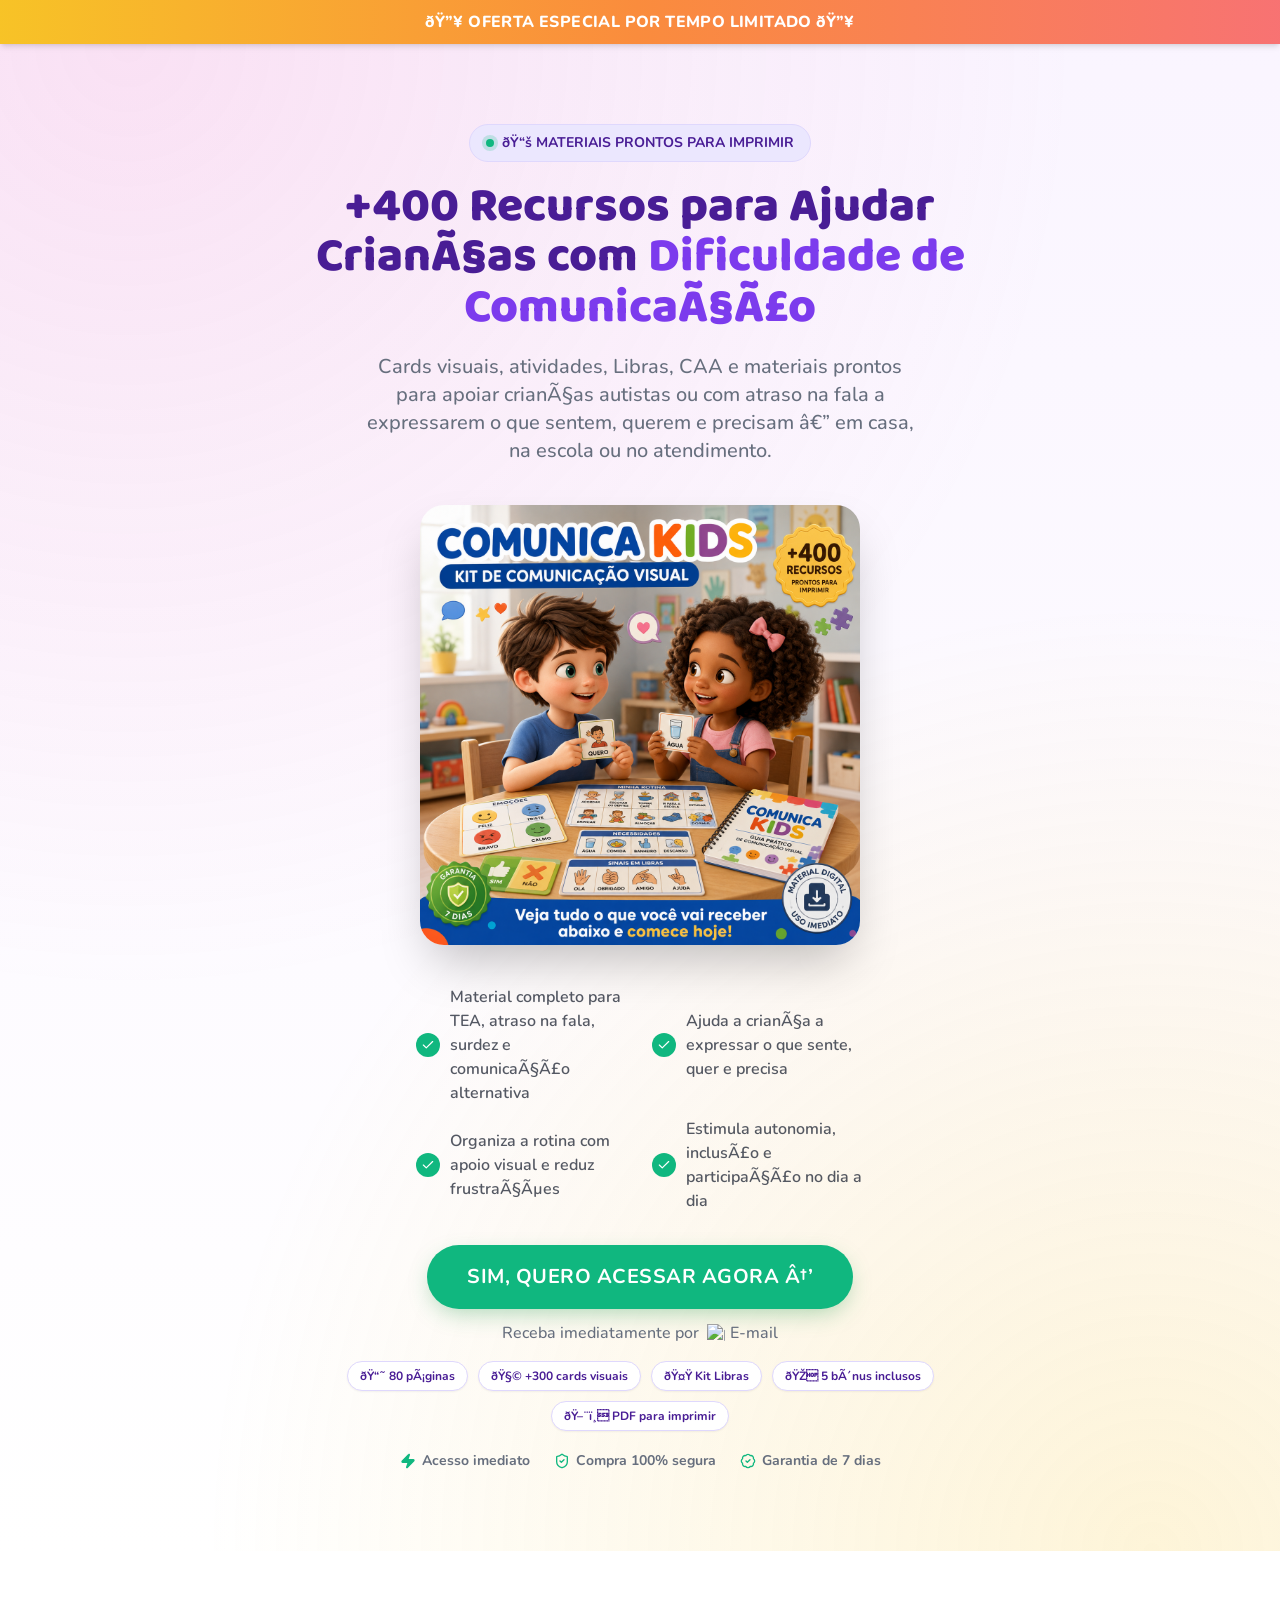
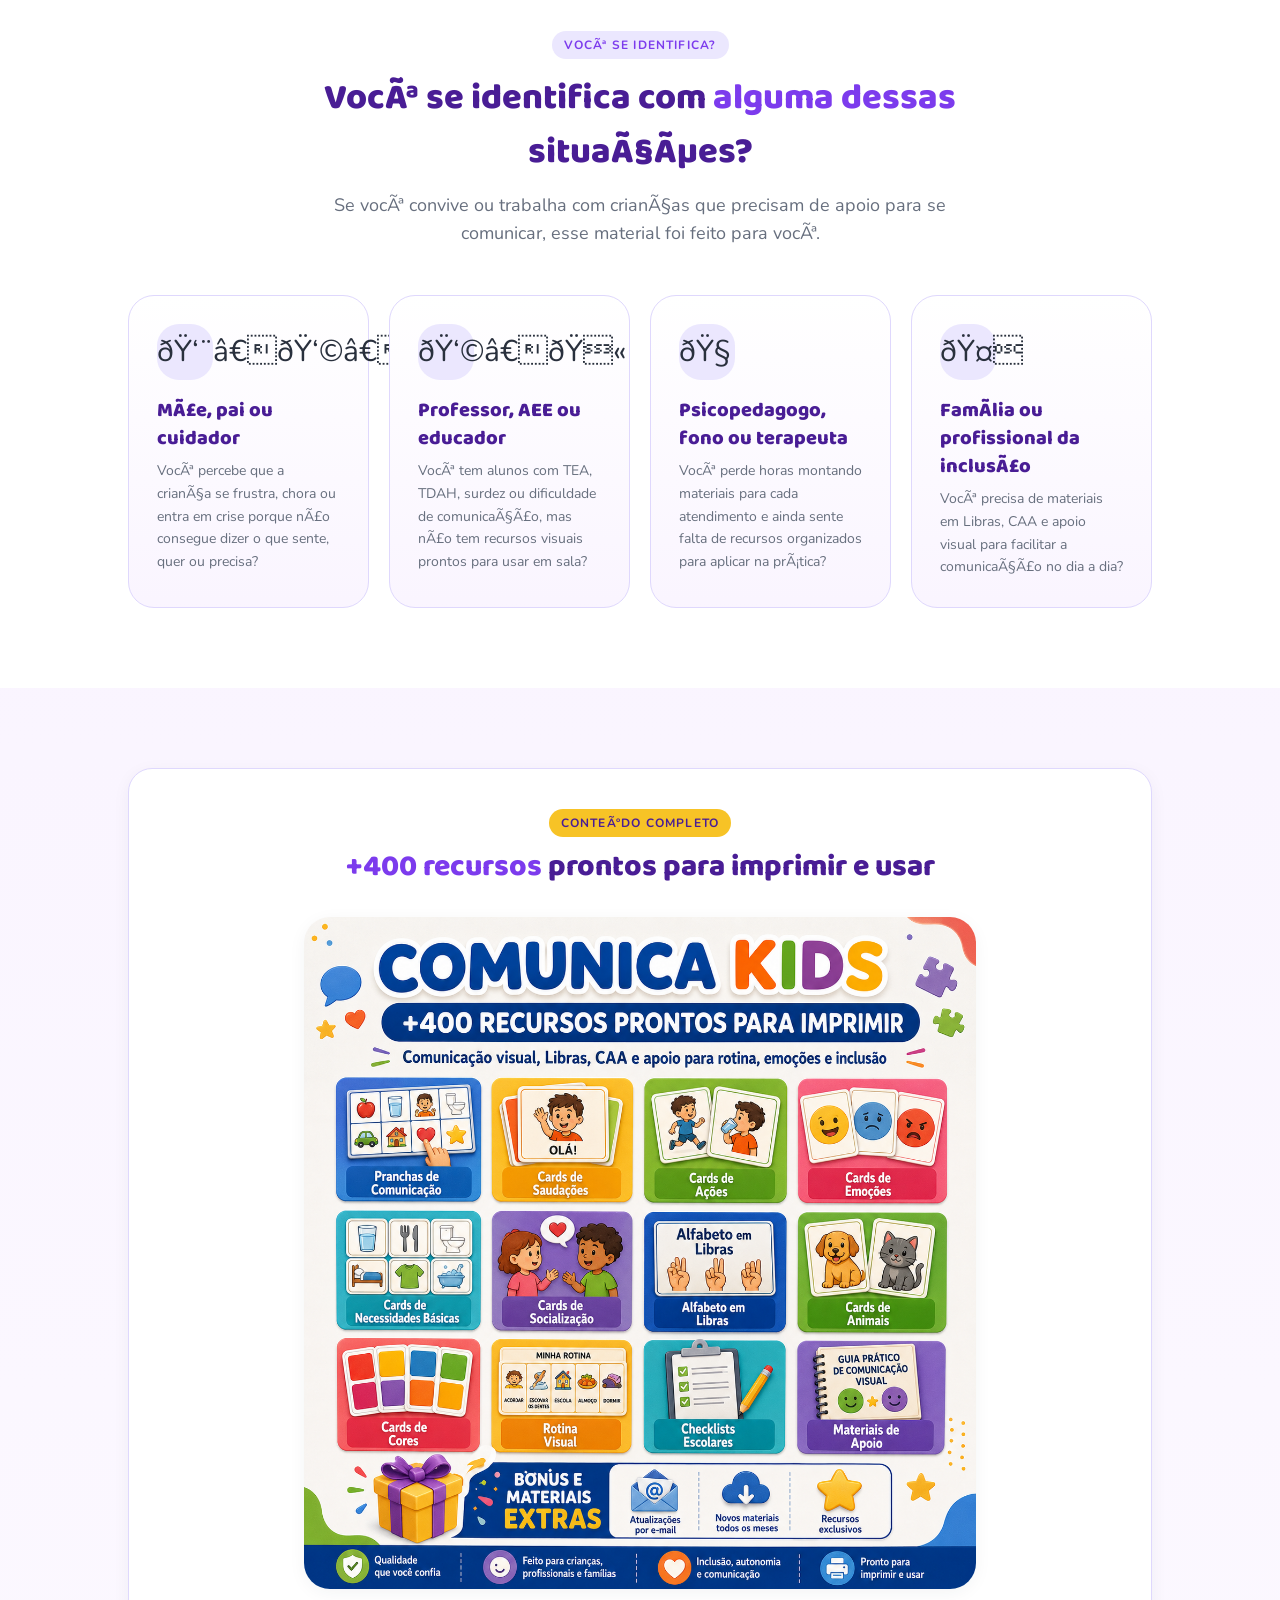
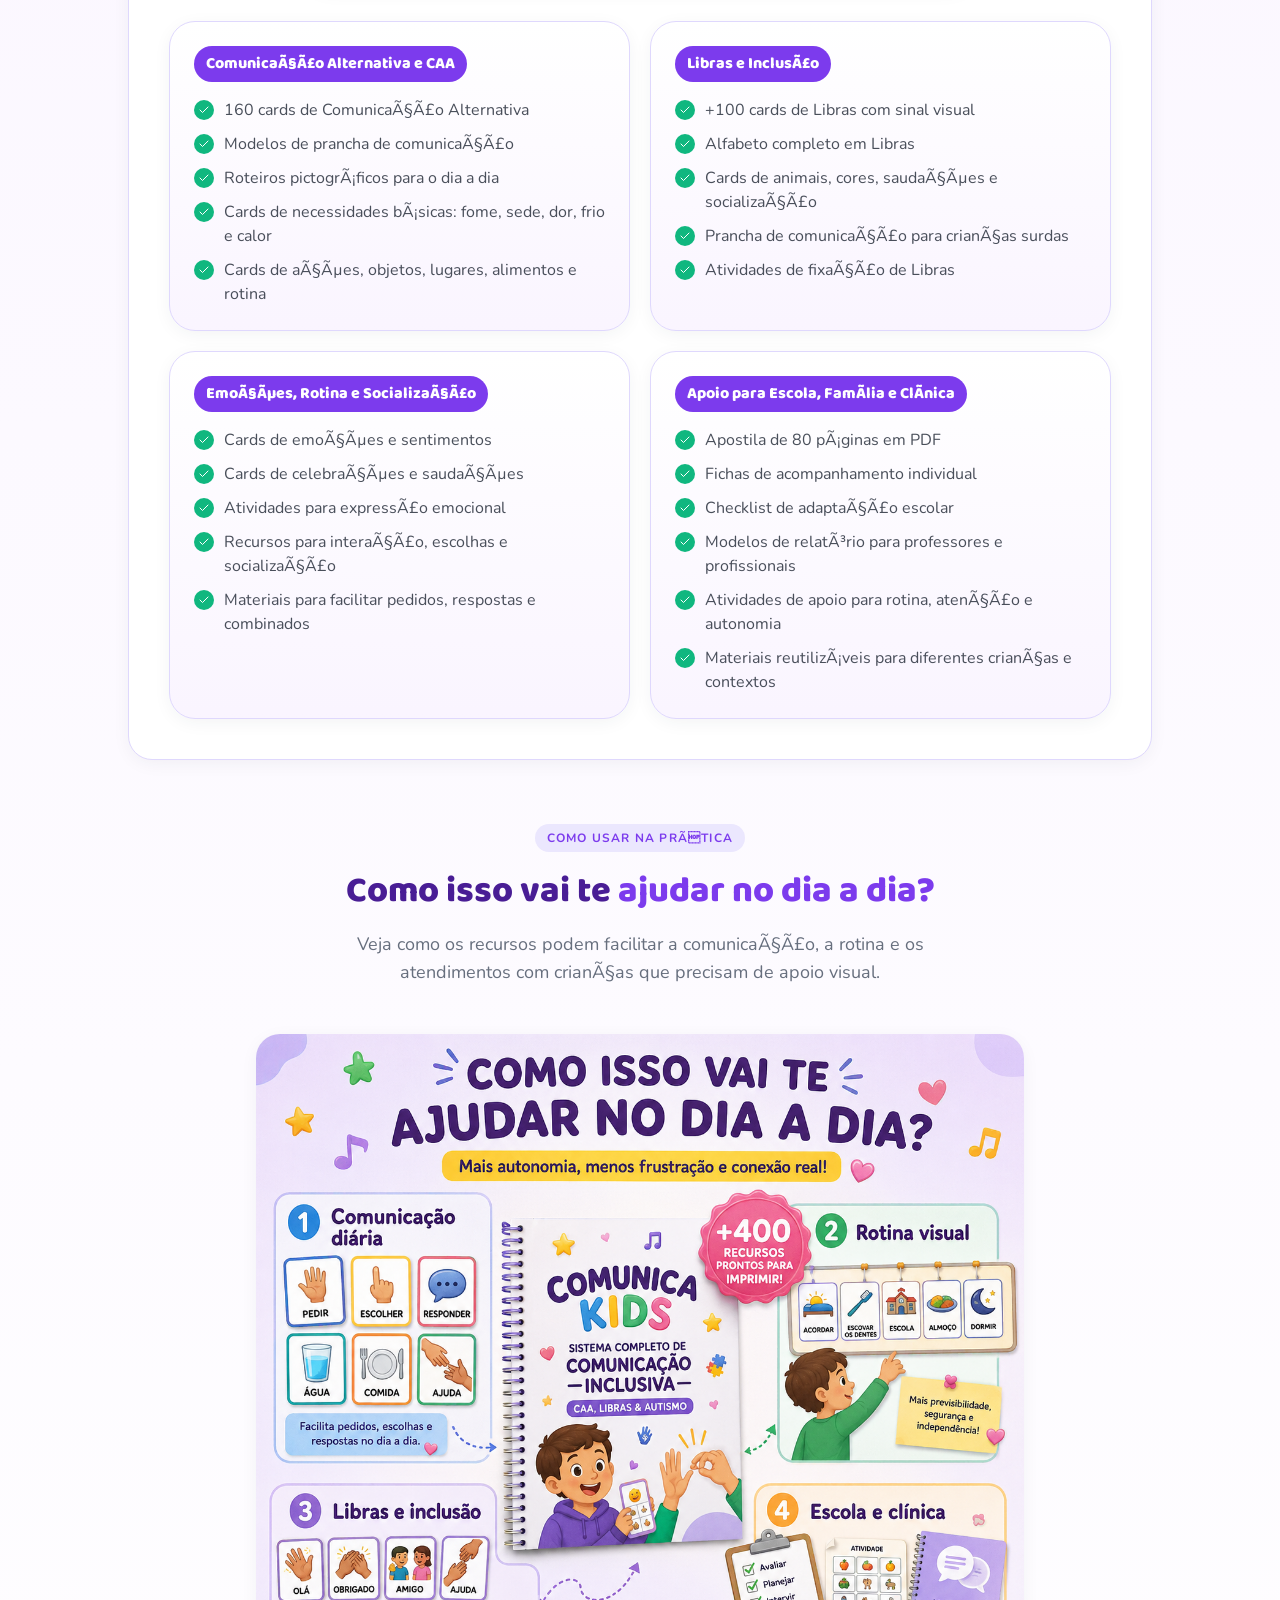
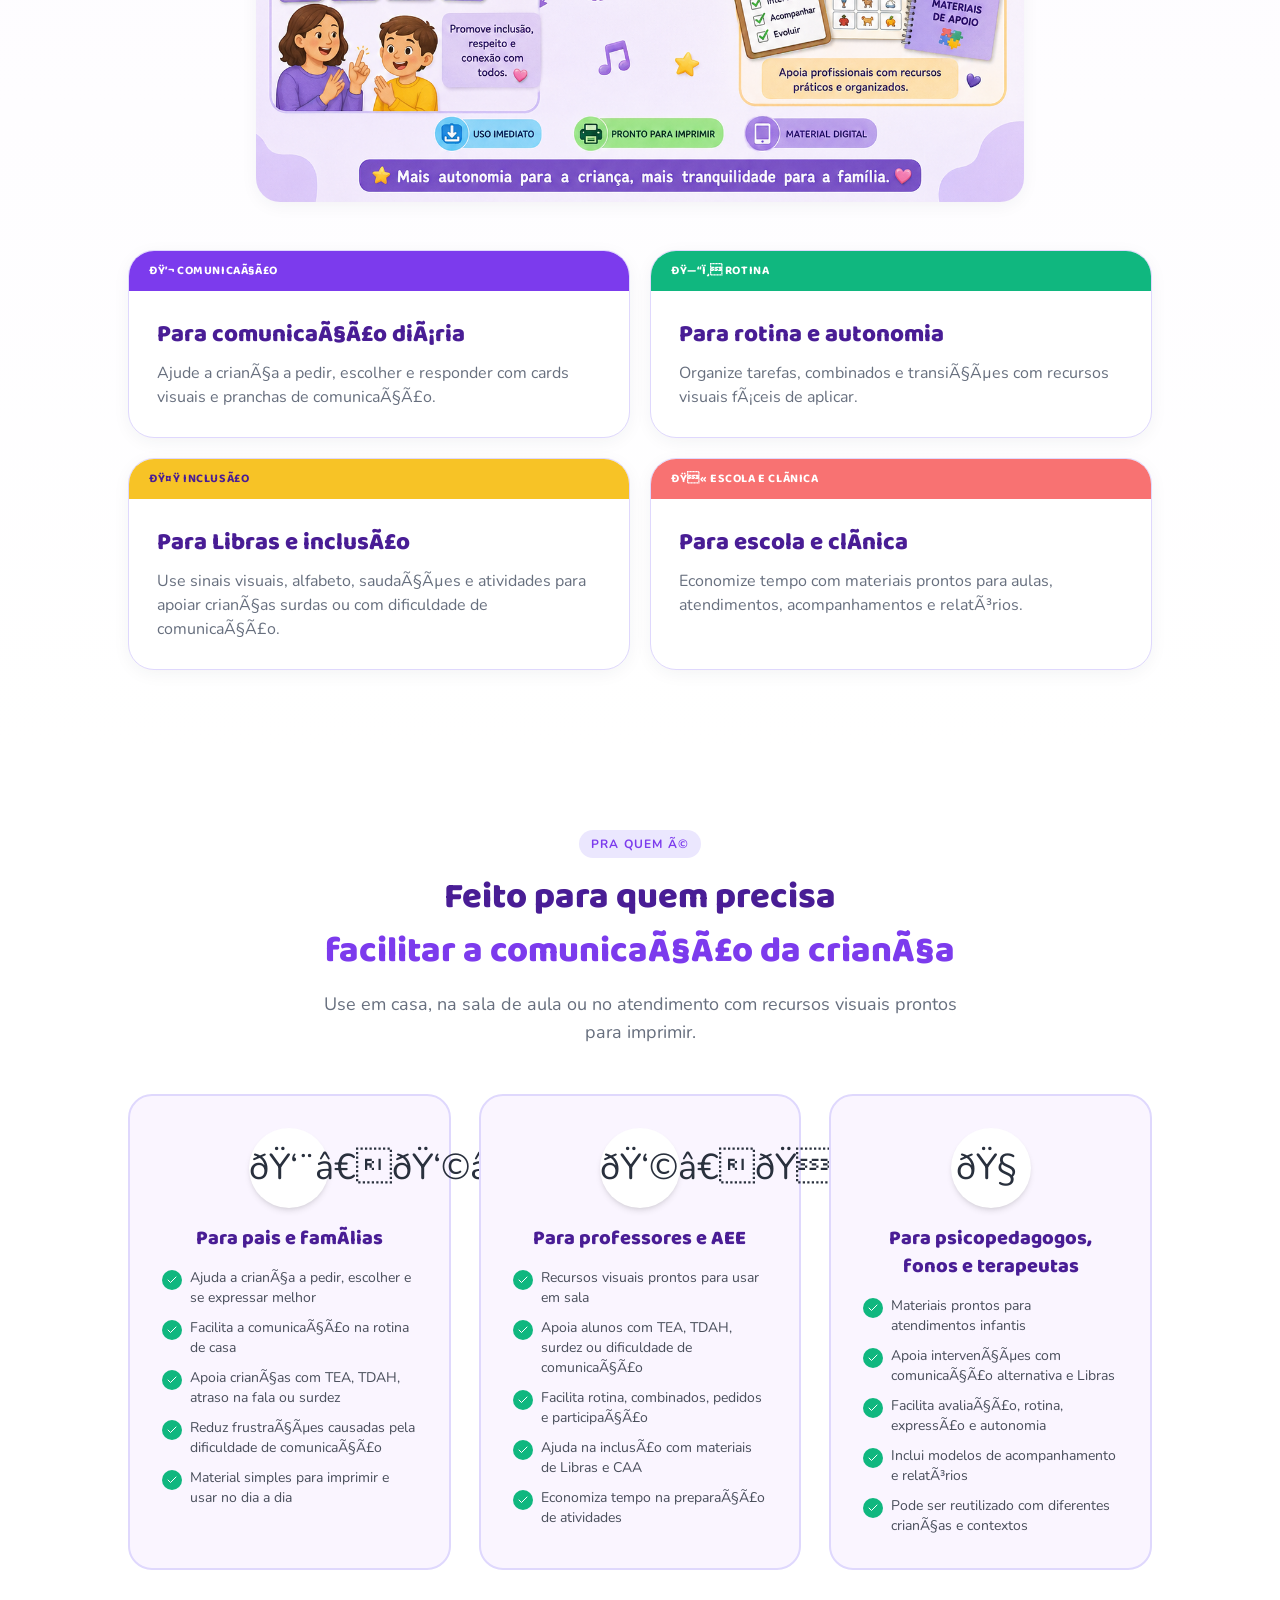
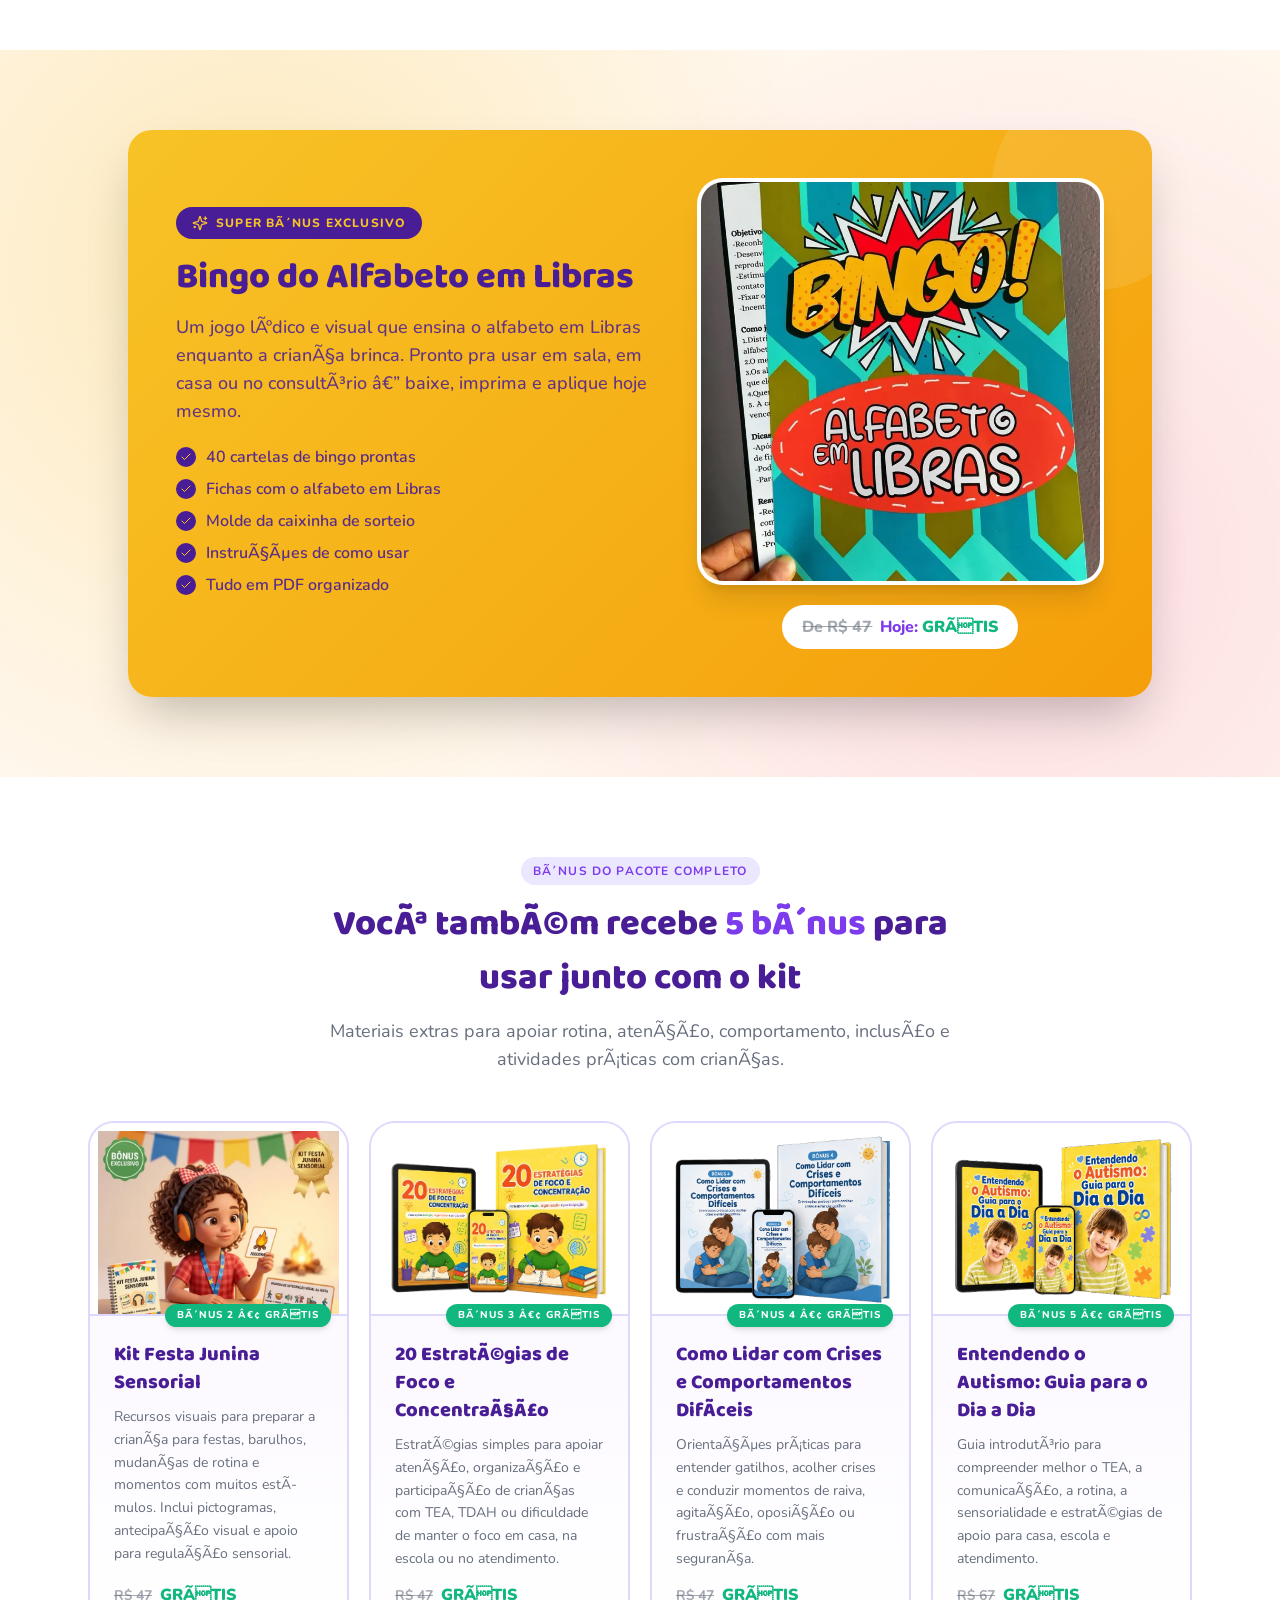
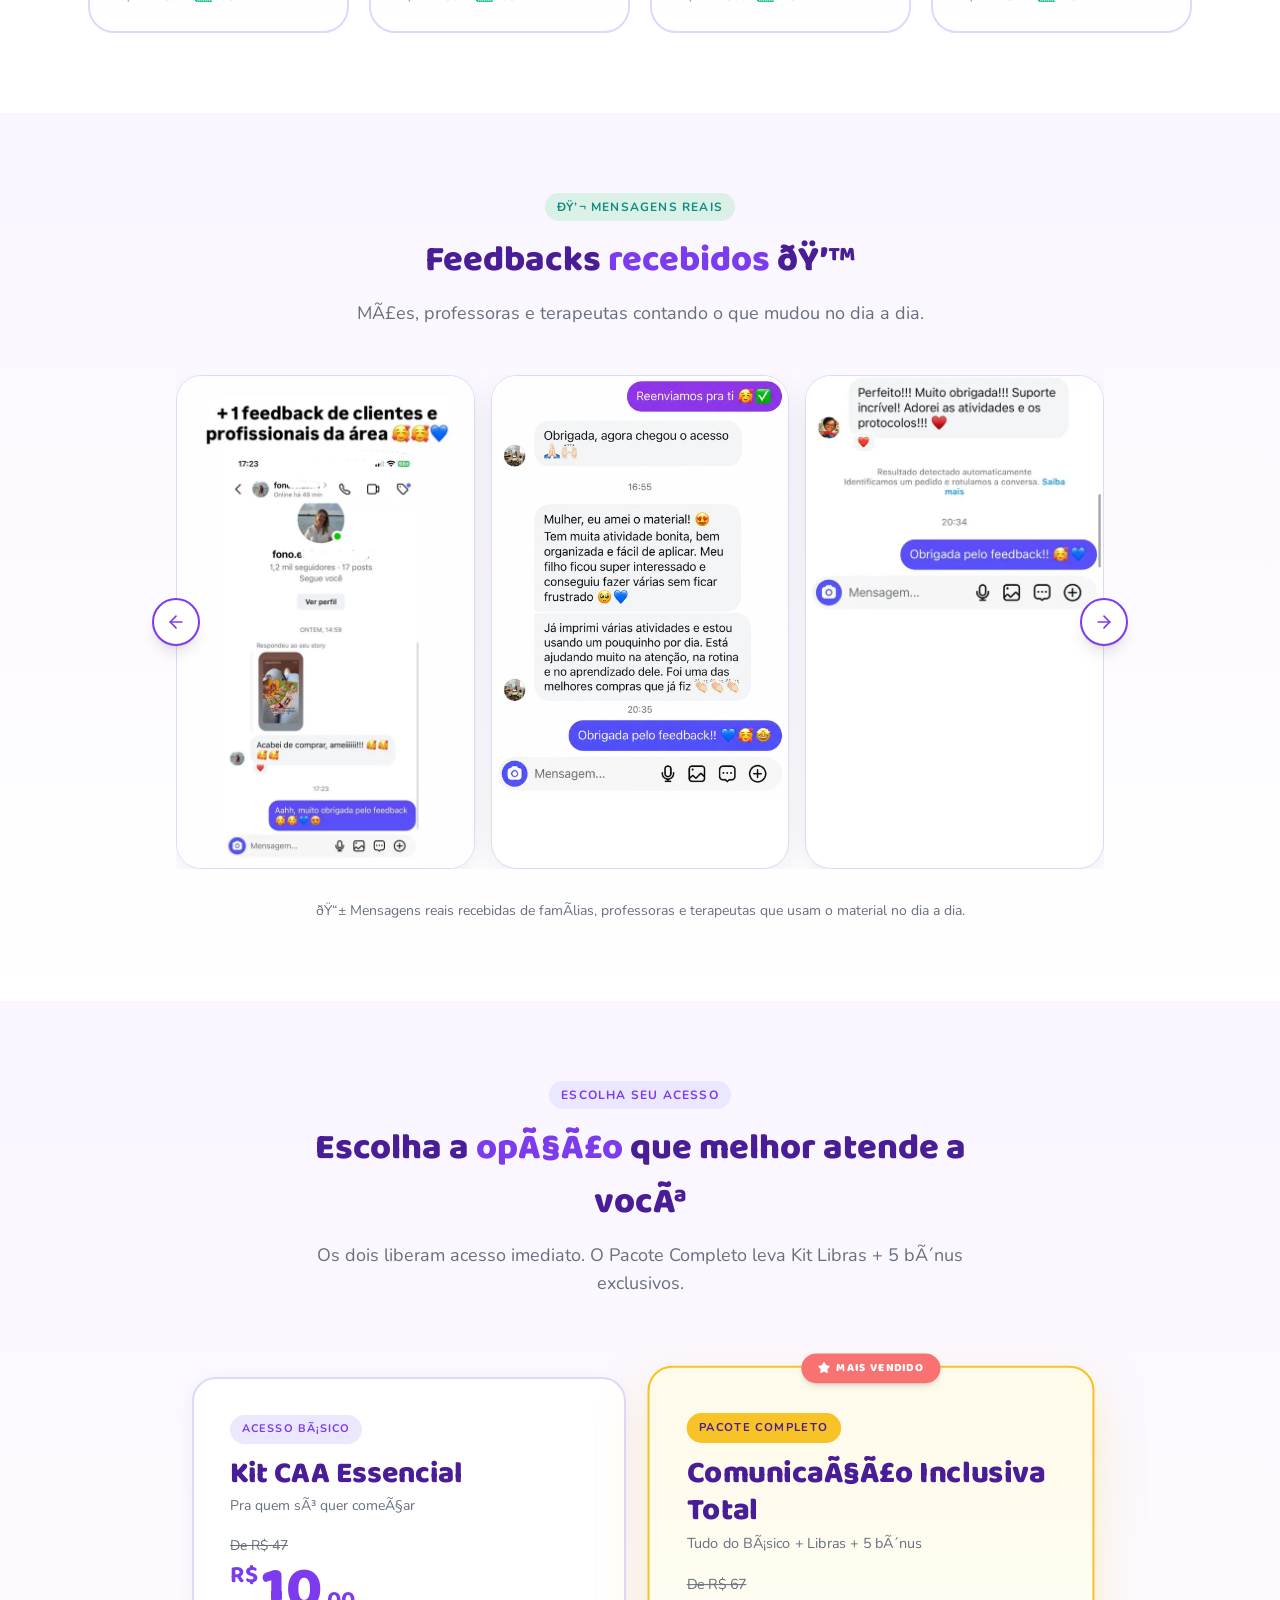
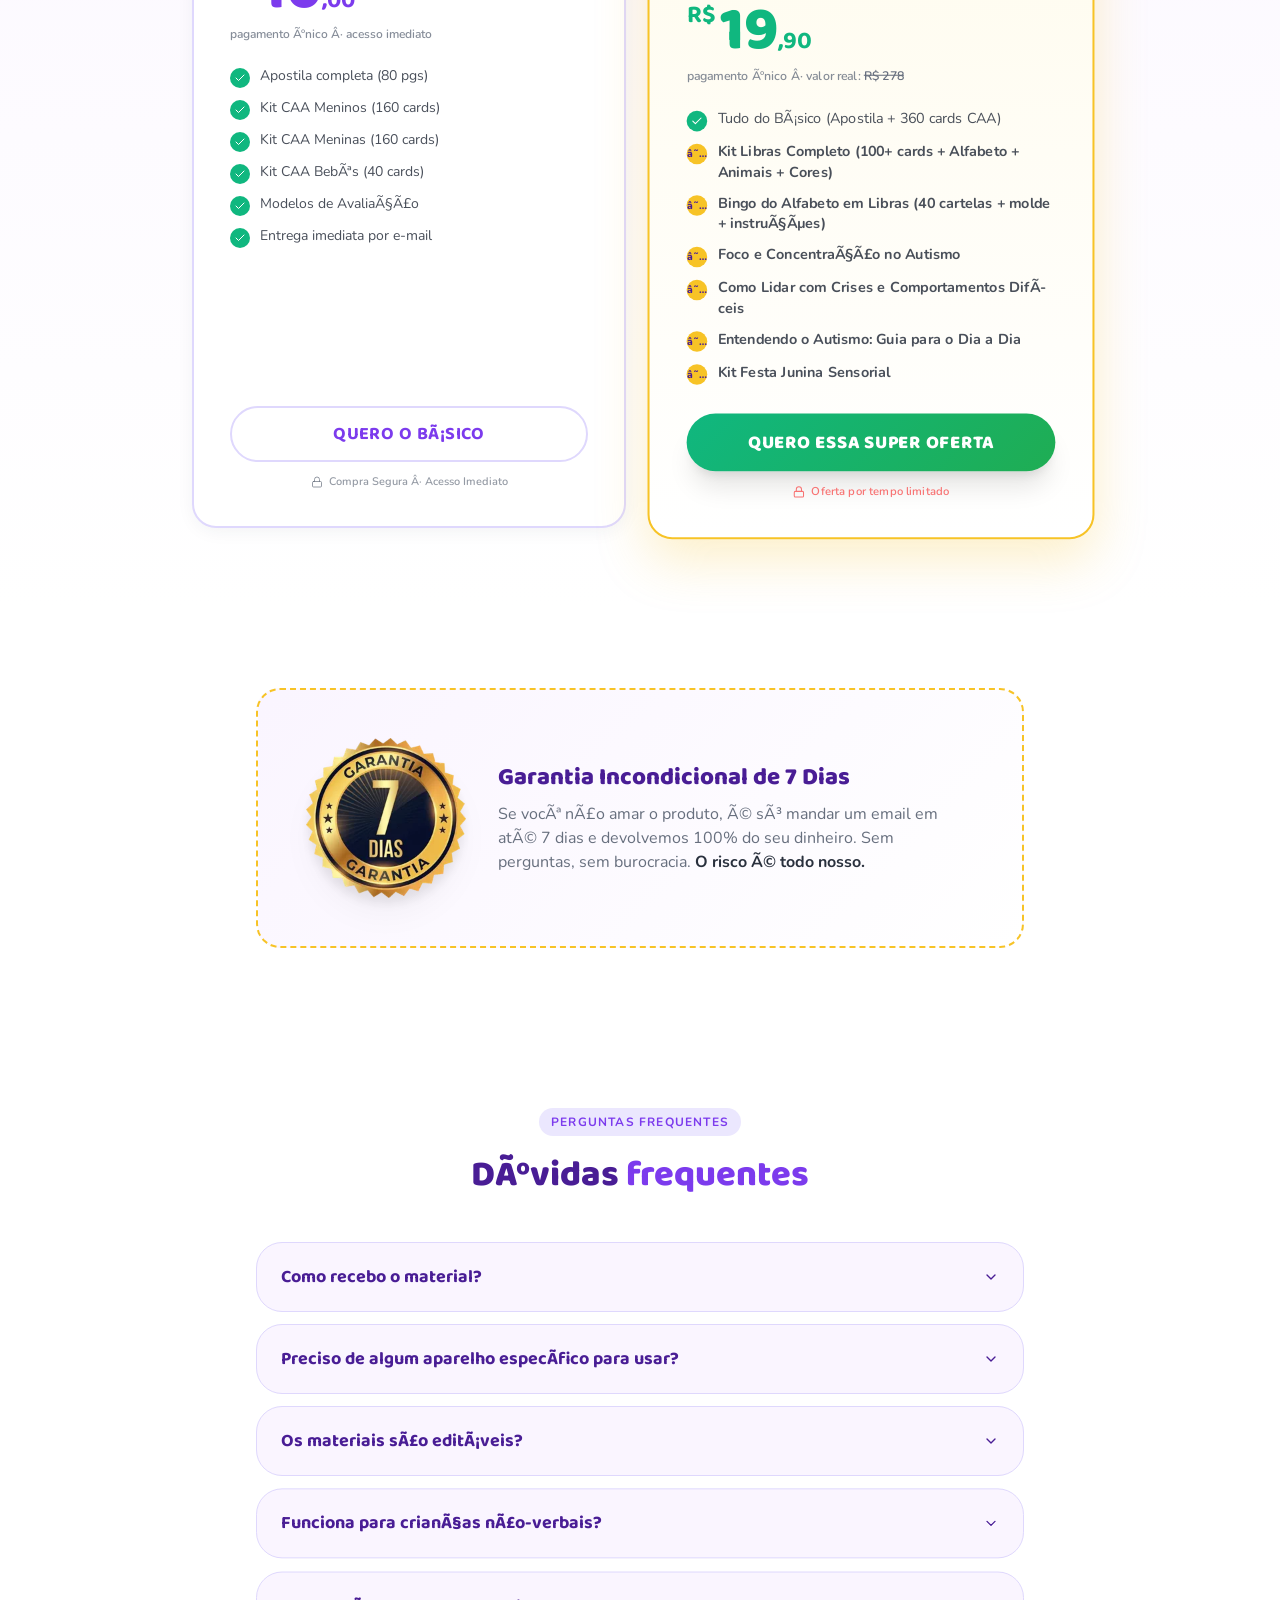
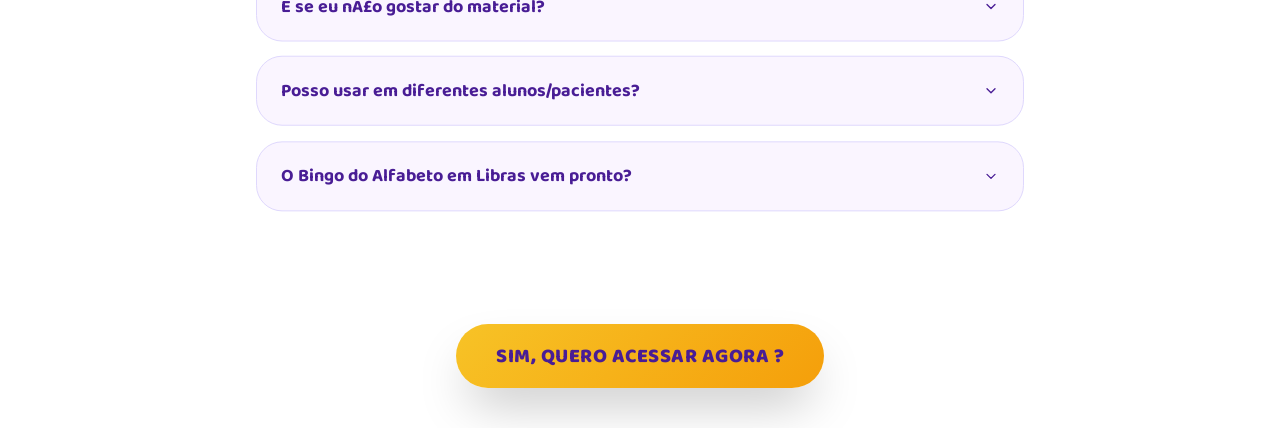
==== commit 500c2aa0: "Force email-only delivery bundle" ====
--- a/index.html
+++ b/index.html
@@ -1,16 +1,16 @@
-<!doctype html>
+﻿<!doctype html>
 <html lang="pt-BR">
   <head>
     <meta charset="UTF-8" />
     <meta name="viewport" content="width=device-width, initial-scale=1.0" />
-    <title>+400 Recursos para Ajudar Crianças com Dificuldade de Comunicação</title>
-    <meta name="description" content="Cards visuais, atividades, Libras, CAA e materiais prontos para apoiar crianças autistas ou com atraso na fala a expressarem o que sentem, querem e precisam — em casa, na escola ou no atendimento." />
+    <title>+400 Recursos para Ajudar CrianÃ§as com Dificuldade de ComunicaÃ§Ã£o</title>
+    <meta name="description" content="Cards visuais, atividades, Libras, CAA e materiais prontos para apoiar crianÃ§as autistas ou com atraso na fala a expressarem o que sentem, querem e precisam â€” em casa, na escola ou no atendimento." />
     <meta property="og:type" content="website" />
-    <meta property="og:title" content="+400 Recursos para Ajudar Crianças com Dificuldade de Comunicação" />
-    <meta property="og:description" content="Cards visuais, atividades, Libras, CAA e materiais prontos para apoiar crianças autistas ou com atraso na fala a expressarem o que sentem, querem e precisam — em casa, na escola ou no atendimento." />
+    <meta property="og:title" content="+400 Recursos para Ajudar CrianÃ§as com Dificuldade de ComunicaÃ§Ã£o" />
+    <meta property="og:description" content="Cards visuais, atividades, Libras, CAA e materiais prontos para apoiar crianÃ§as autistas ou com atraso na fala a expressarem o que sentem, querem e precisam â€” em casa, na escola ou no atendimento." />
     <meta name="twitter:card" content="summary_large_image" />
-    <meta name="twitter:title" content="+400 Recursos para Ajudar Crianças com Dificuldade de Comunicação" />
-    <meta name="twitter:description" content="Cards visuais, atividades, Libras, CAA e materiais prontos para apoiar crianças autistas ou com atraso na fala a expressarem o que sentem, querem e precisam — em casa, na escola ou no atendimento." />
+    <meta name="twitter:title" content="+400 Recursos para Ajudar CrianÃ§as com Dificuldade de ComunicaÃ§Ã£o" />
+    <meta name="twitter:description" content="Cards visuais, atividades, Libras, CAA e materiais prontos para apoiar crianÃ§as autistas ou com atraso na fala a expressarem o que sentem, querem e precisam â€” em casa, na escola ou no atendimento." />
     <!-- Meta Pixel Code -->
     <script>
       !function(f,b,e,v,n,t,s){if(f.fbq)return;n=f.fbq=function(){n.callMethod?
@@ -22,9 +22,9 @@
       fbq('track', 'PageView');
     </script>
     <!-- End Meta Pixel Code -->    <link rel="stylesheet" href="assets/index-uywiM34-.css" />
-    <script defer src="assets/index-BRc49X03.js"></script>
+    <script defer src="assets/index-BRc49X03-email.js"></script>
   </head>
   <body>
     <noscript><img height="1" width="1" style="display:none" src="https://www.facebook.com/tr?id=2800417430342329&ev=PageView&noscript=1" /></noscript>    <div id="root"></div>
   </body>
-</html>+</html>
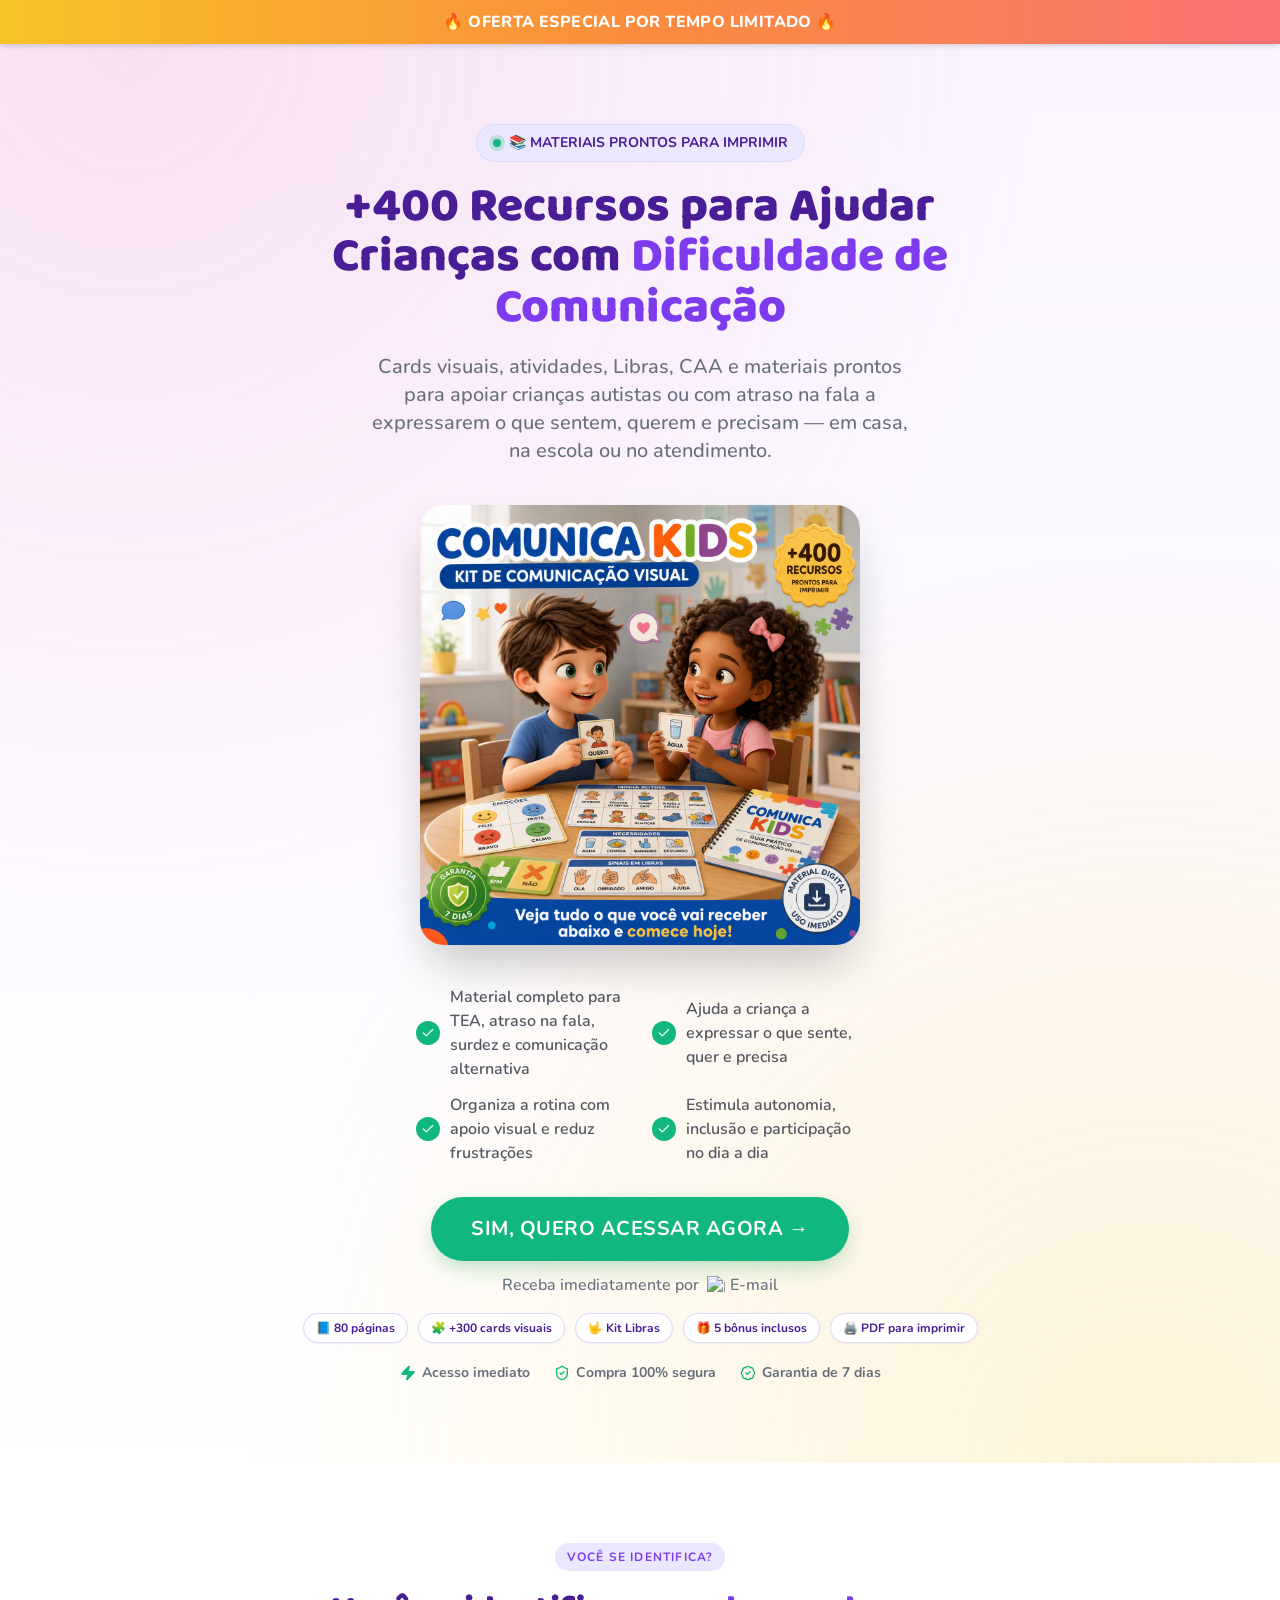
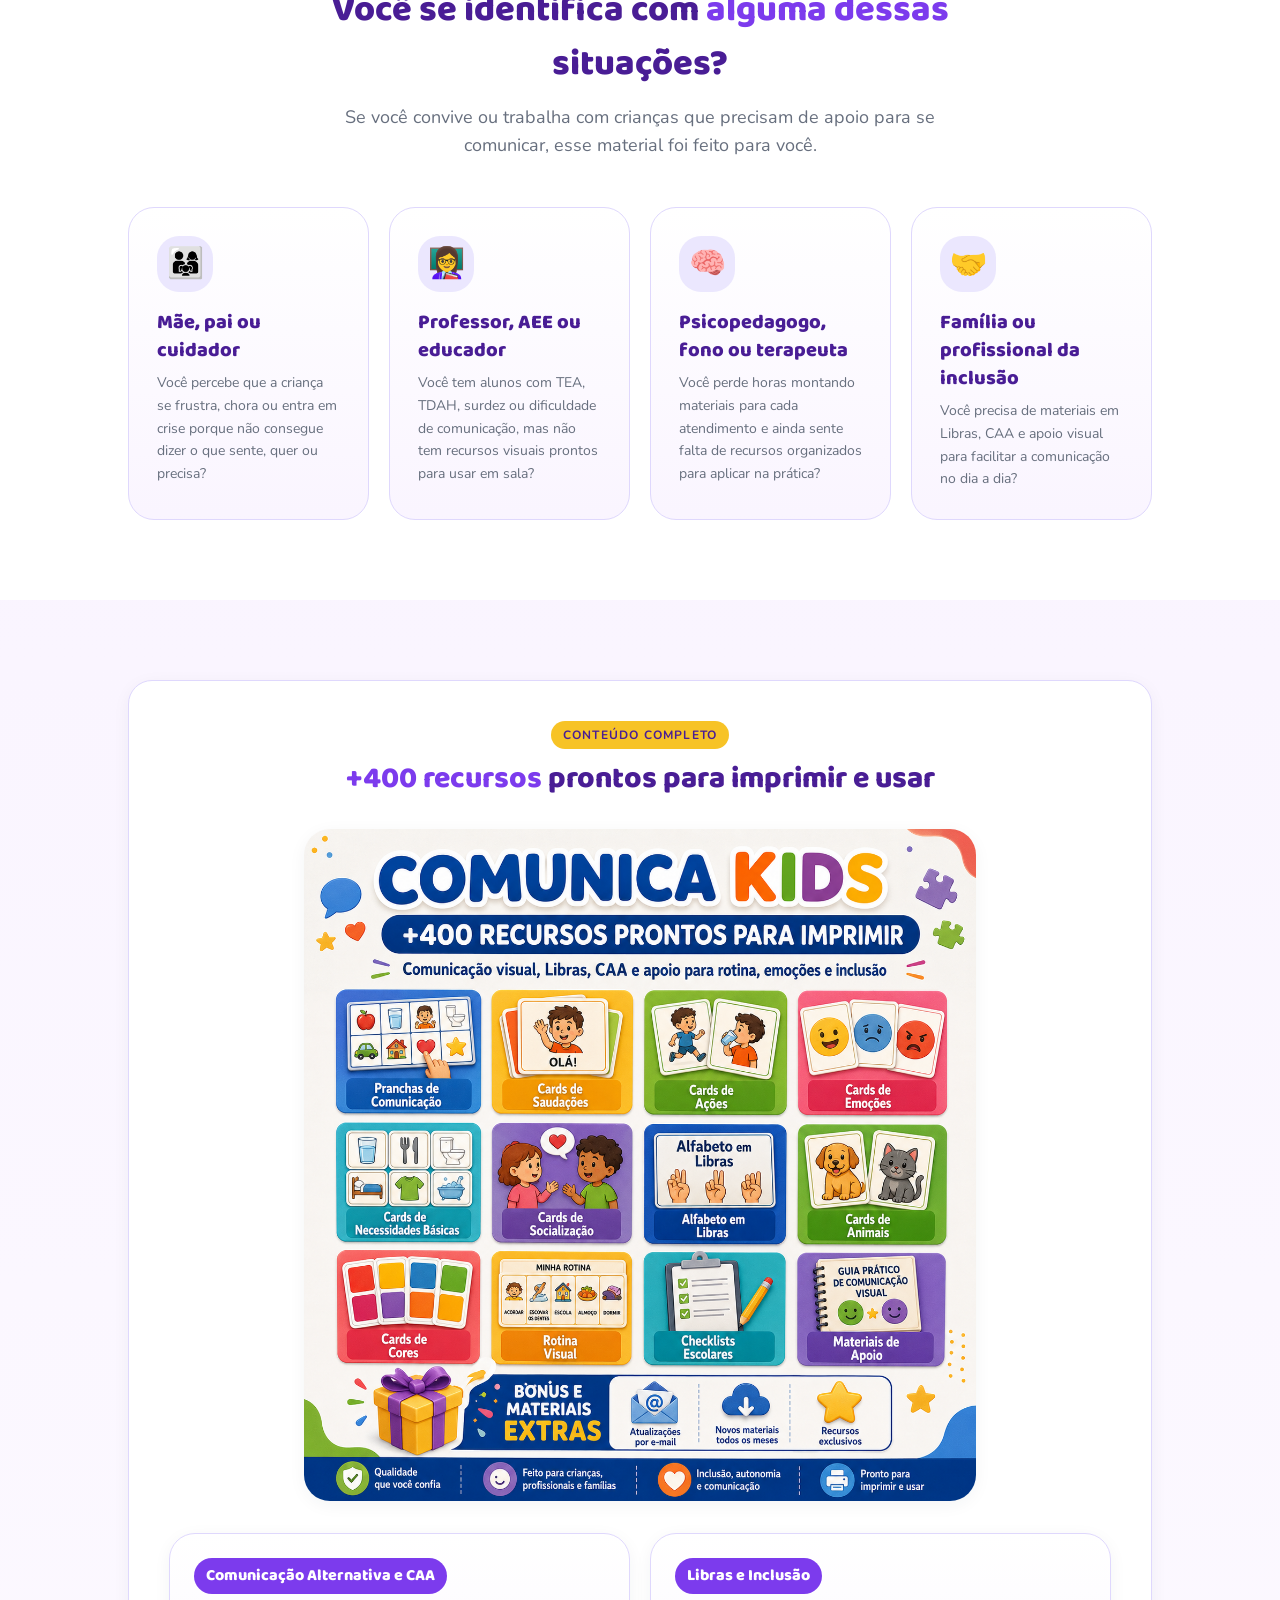
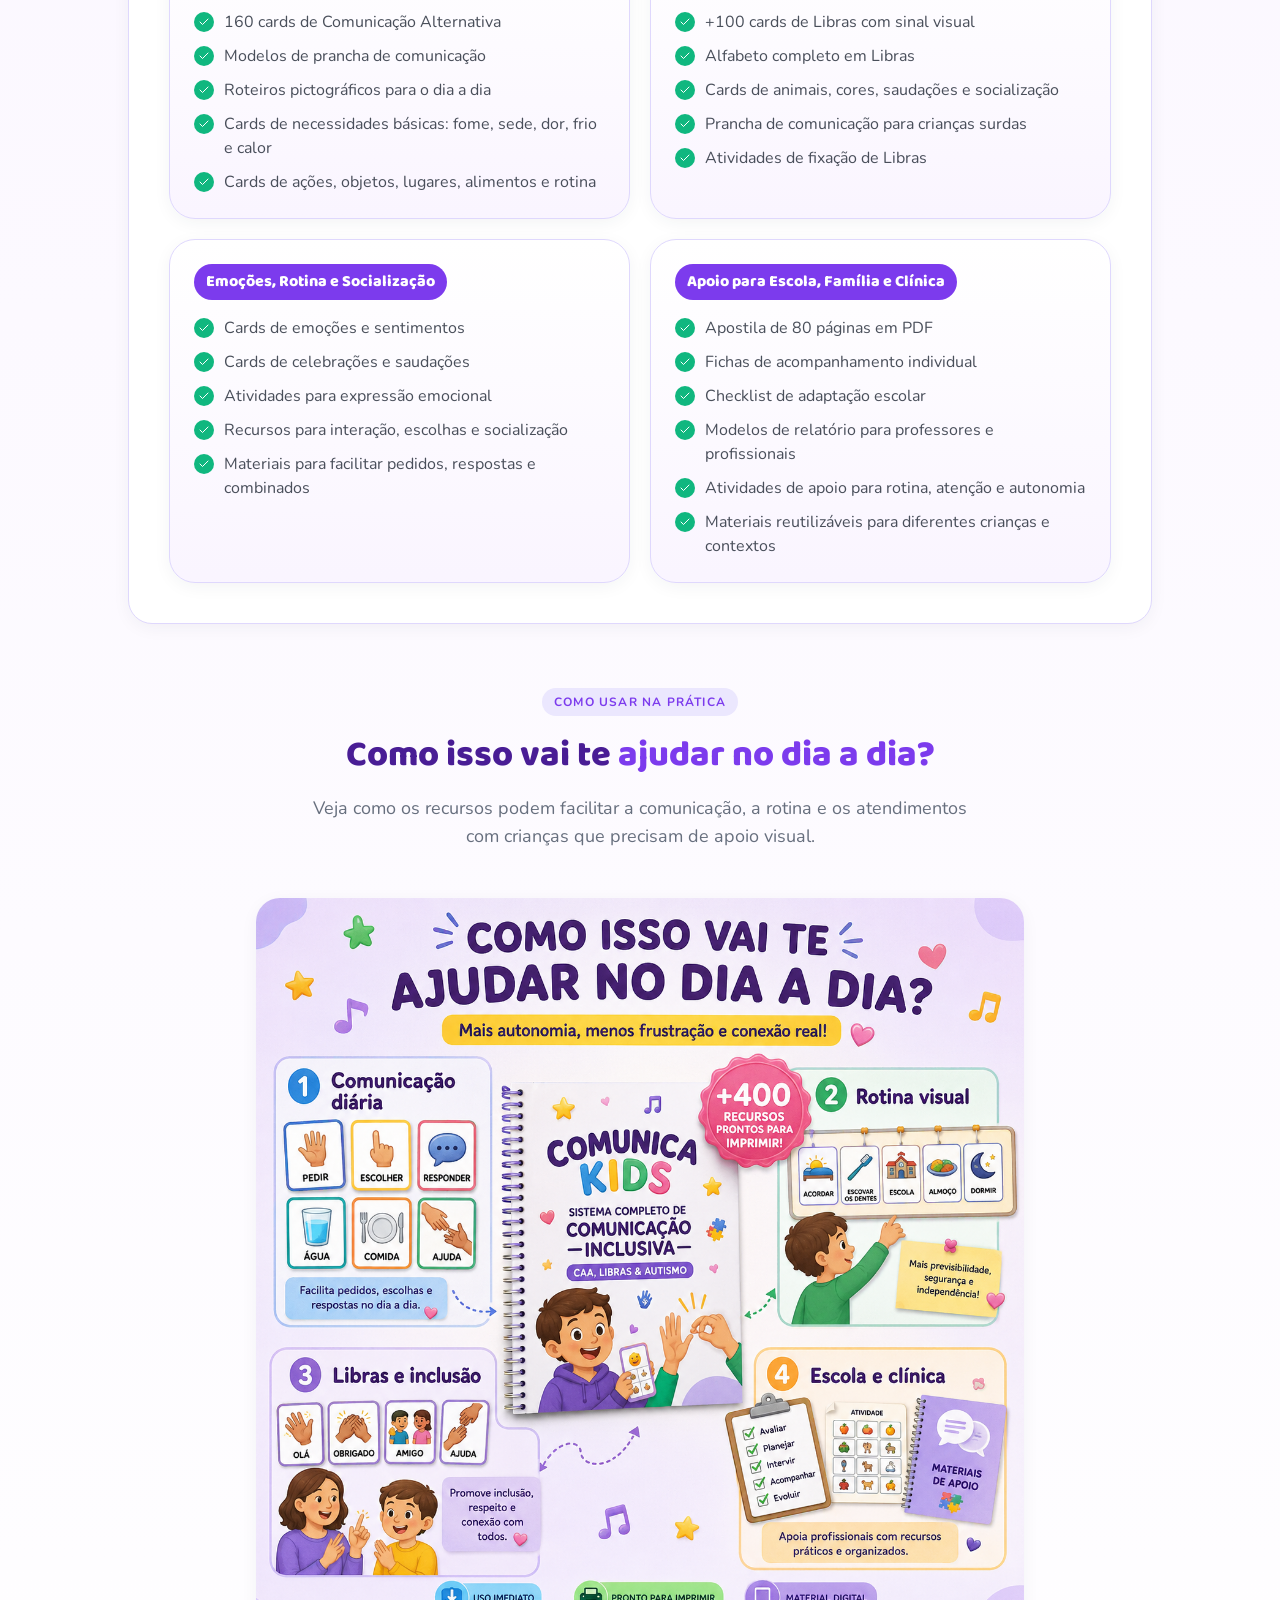
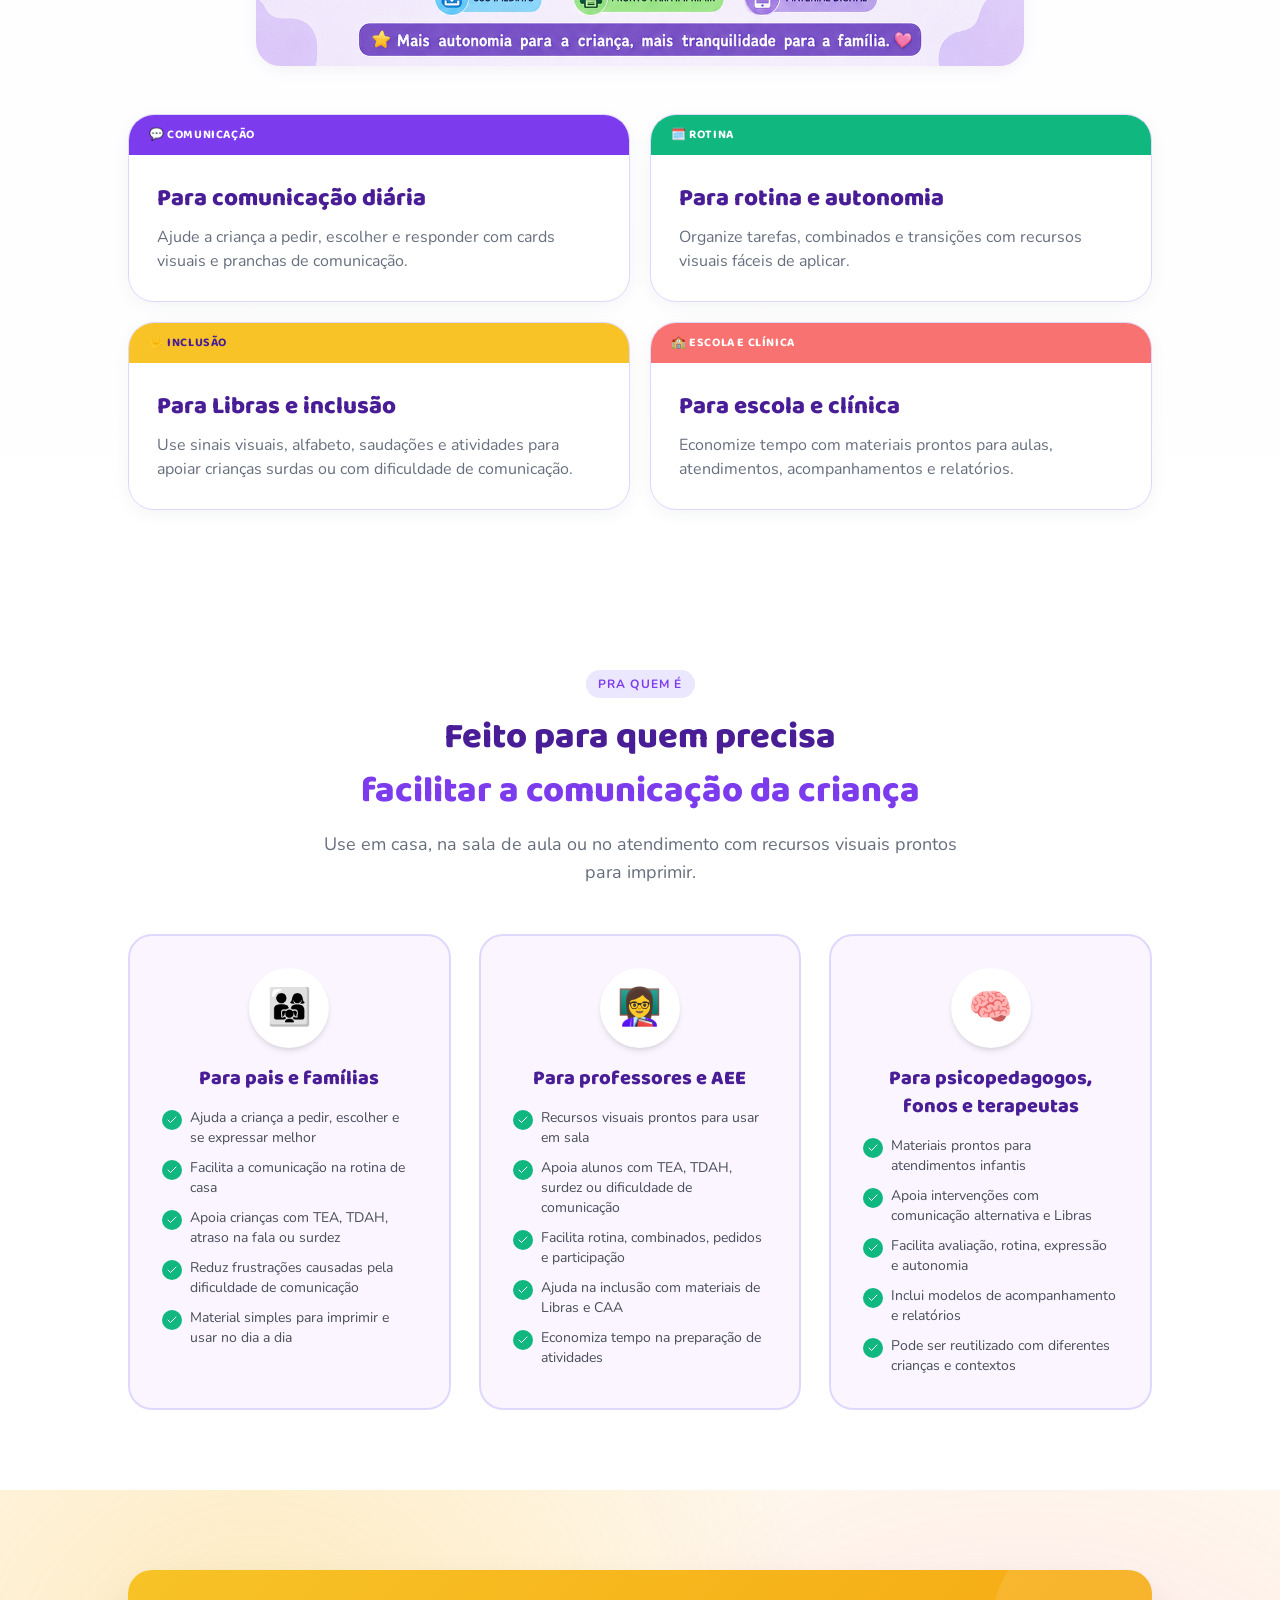
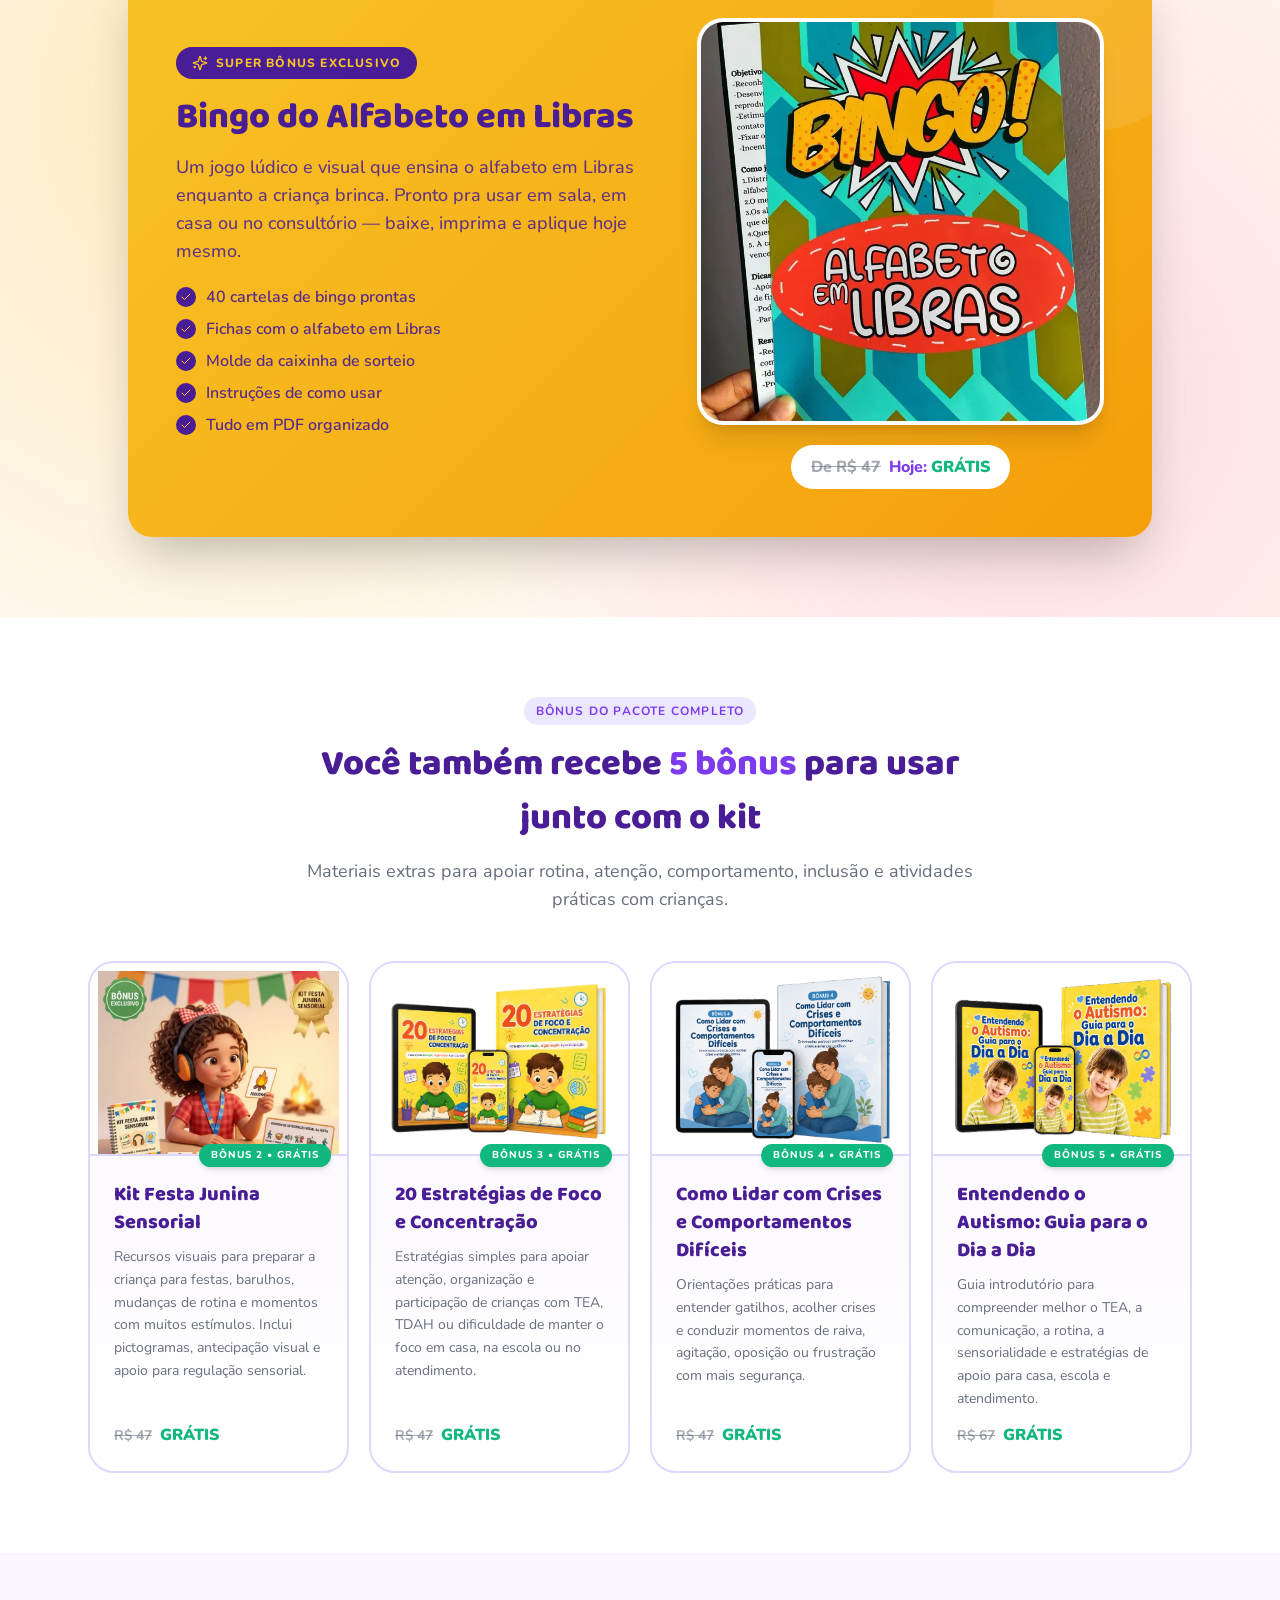
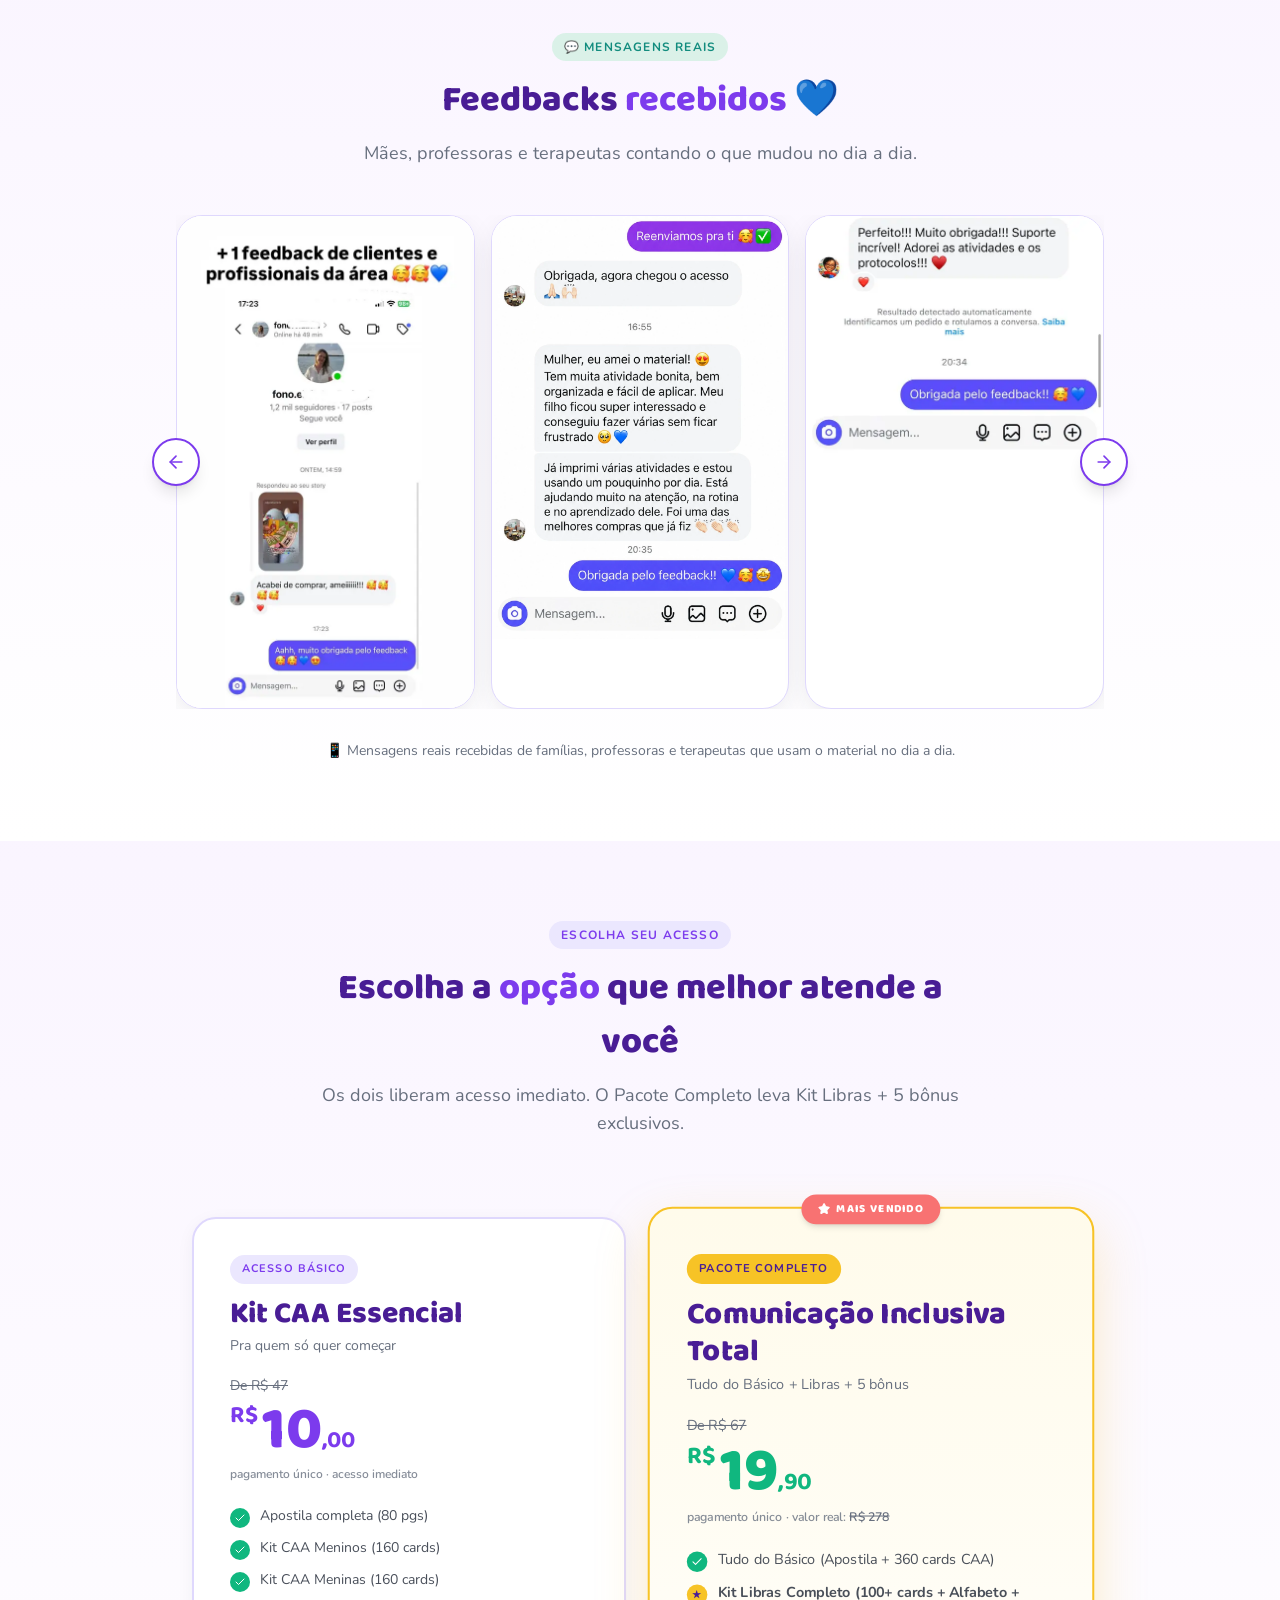
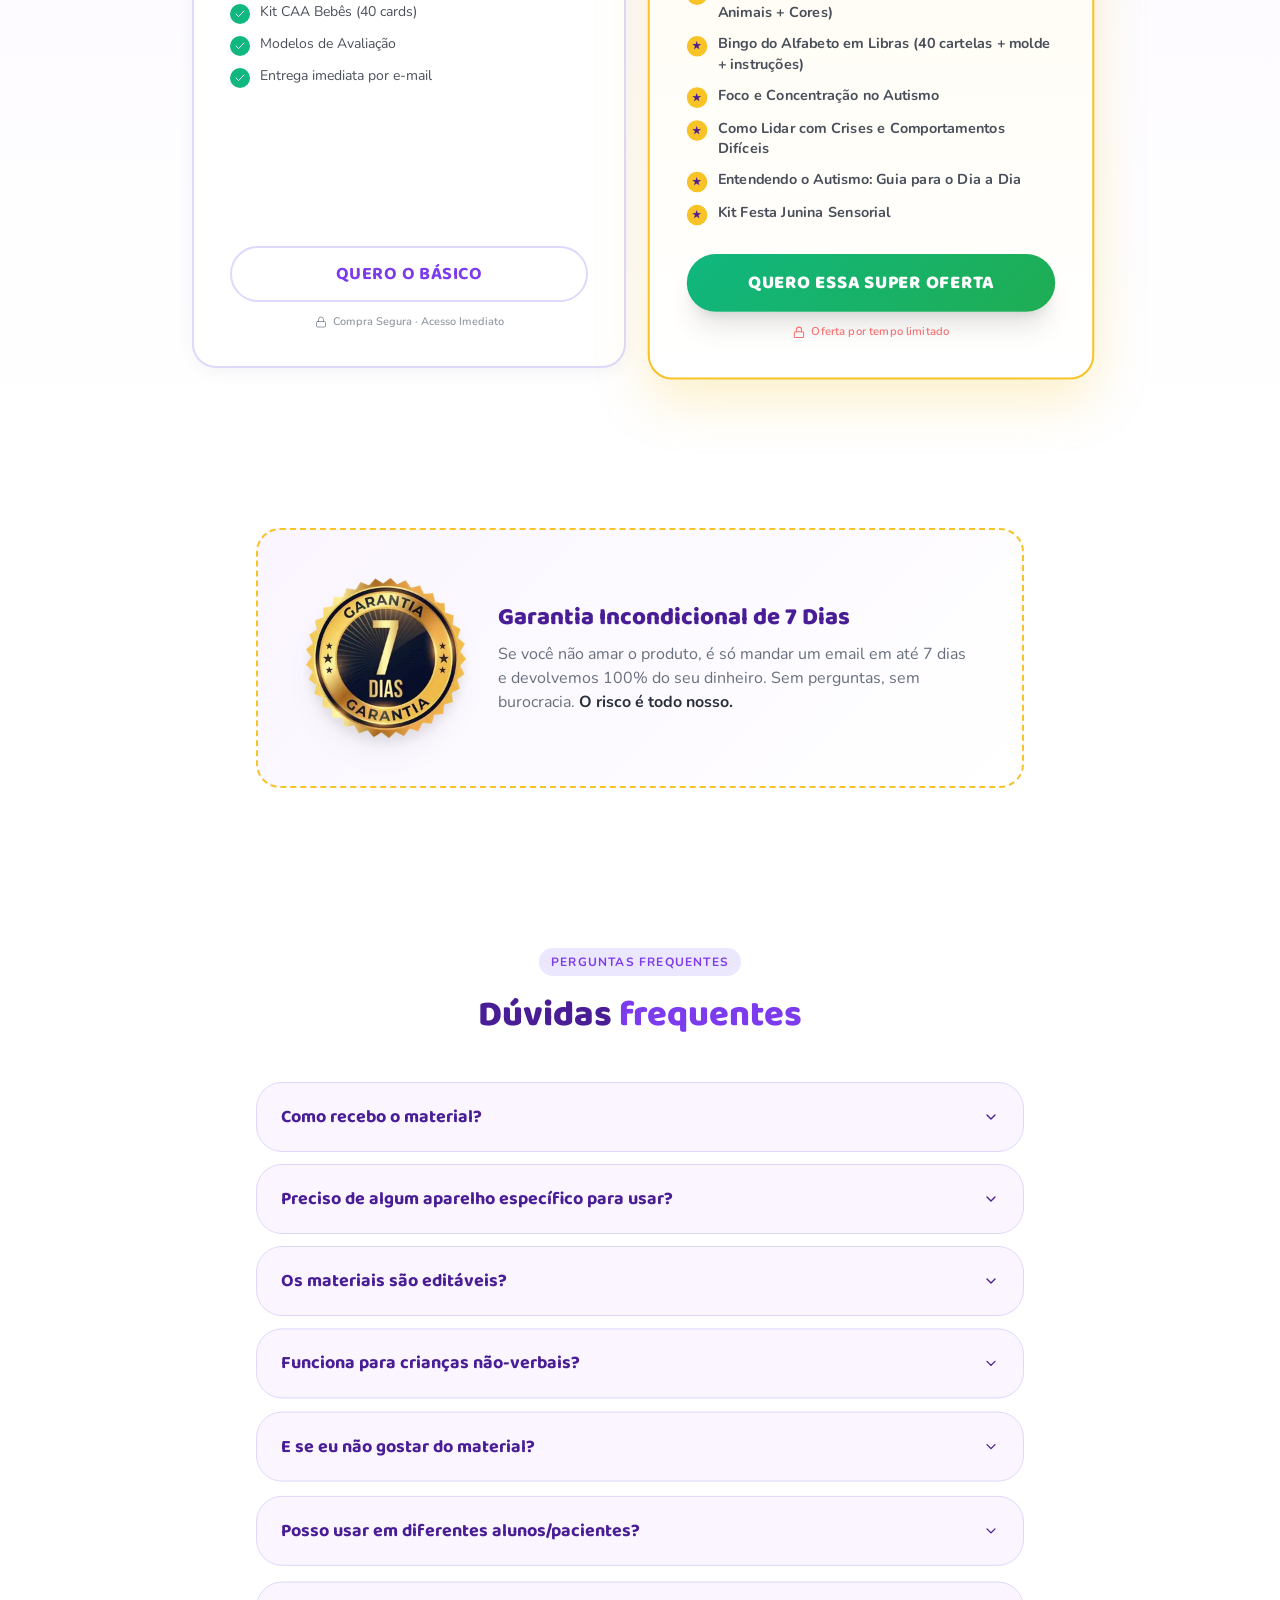
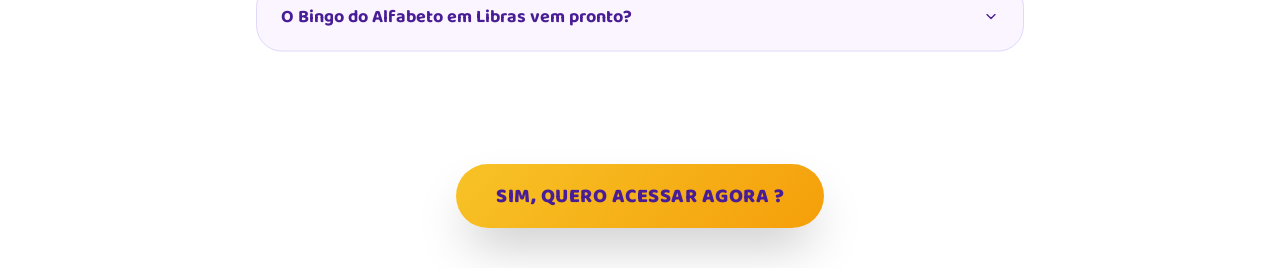
==== commit 68974503: "Fix bundle encoding" ====
--- a/index.html
+++ b/index.html
@@ -1,16 +1,16 @@
-﻿<!doctype html>
+<!doctype html>
 <html lang="pt-BR">
   <head>
     <meta charset="UTF-8" />
     <meta name="viewport" content="width=device-width, initial-scale=1.0" />
-    <title>+400 Recursos para Ajudar CrianÃ§as com Dificuldade de ComunicaÃ§Ã£o</title>
-    <meta name="description" content="Cards visuais, atividades, Libras, CAA e materiais prontos para apoiar crianÃ§as autistas ou com atraso na fala a expressarem o que sentem, querem e precisam â€” em casa, na escola ou no atendimento." />
+    <title>+400 Recursos para Ajudar Crianças com Dificuldade de Comunicação</title>
+    <meta name="description" content="Cards visuais, atividades, Libras, CAA e materiais prontos para apoiar crianças autistas ou com atraso na fala a expressarem o que sentem, querem e precisam — em casa, na escola ou no atendimento." />
     <meta property="og:type" content="website" />
-    <meta property="og:title" content="+400 Recursos para Ajudar CrianÃ§as com Dificuldade de ComunicaÃ§Ã£o" />
-    <meta property="og:description" content="Cards visuais, atividades, Libras, CAA e materiais prontos para apoiar crianÃ§as autistas ou com atraso na fala a expressarem o que sentem, querem e precisam â€” em casa, na escola ou no atendimento." />
+    <meta property="og:title" content="+400 Recursos para Ajudar Crianças com Dificuldade de Comunicação" />
+    <meta property="og:description" content="Cards visuais, atividades, Libras, CAA e materiais prontos para apoiar crianças autistas ou com atraso na fala a expressarem o que sentem, querem e precisam — em casa, na escola ou no atendimento." />
     <meta name="twitter:card" content="summary_large_image" />
-    <meta name="twitter:title" content="+400 Recursos para Ajudar CrianÃ§as com Dificuldade de ComunicaÃ§Ã£o" />
-    <meta name="twitter:description" content="Cards visuais, atividades, Libras, CAA e materiais prontos para apoiar crianÃ§as autistas ou com atraso na fala a expressarem o que sentem, querem e precisam â€” em casa, na escola ou no atendimento." />
+    <meta name="twitter:title" content="+400 Recursos para Ajudar Crianças com Dificuldade de Comunicação" />
+    <meta name="twitter:description" content="Cards visuais, atividades, Libras, CAA e materiais prontos para apoiar crianças autistas ou com atraso na fala a expressarem o que sentem, querem e precisam — em casa, na escola ou no atendimento." />
     <!-- Meta Pixel Code -->
     <script>
       !function(f,b,e,v,n,t,s){if(f.fbq)return;n=f.fbq=function(){n.callMethod?
@@ -22,9 +22,9 @@
       fbq('track', 'PageView');
     </script>
     <!-- End Meta Pixel Code -->    <link rel="stylesheet" href="assets/index-uywiM34-.css" />
-    <script defer src="assets/index-BRc49X03-email.js"></script>
+    <script defer src="assets/index-BRc49X03-emailfix.js"></script>
   </head>
   <body>
     <noscript><img height="1" width="1" style="display:none" src="https://www.facebook.com/tr?id=2800417430342329&ev=PageView&noscript=1" /></noscript>    <div id="root"></div>
   </body>
-</html>
+</html>
